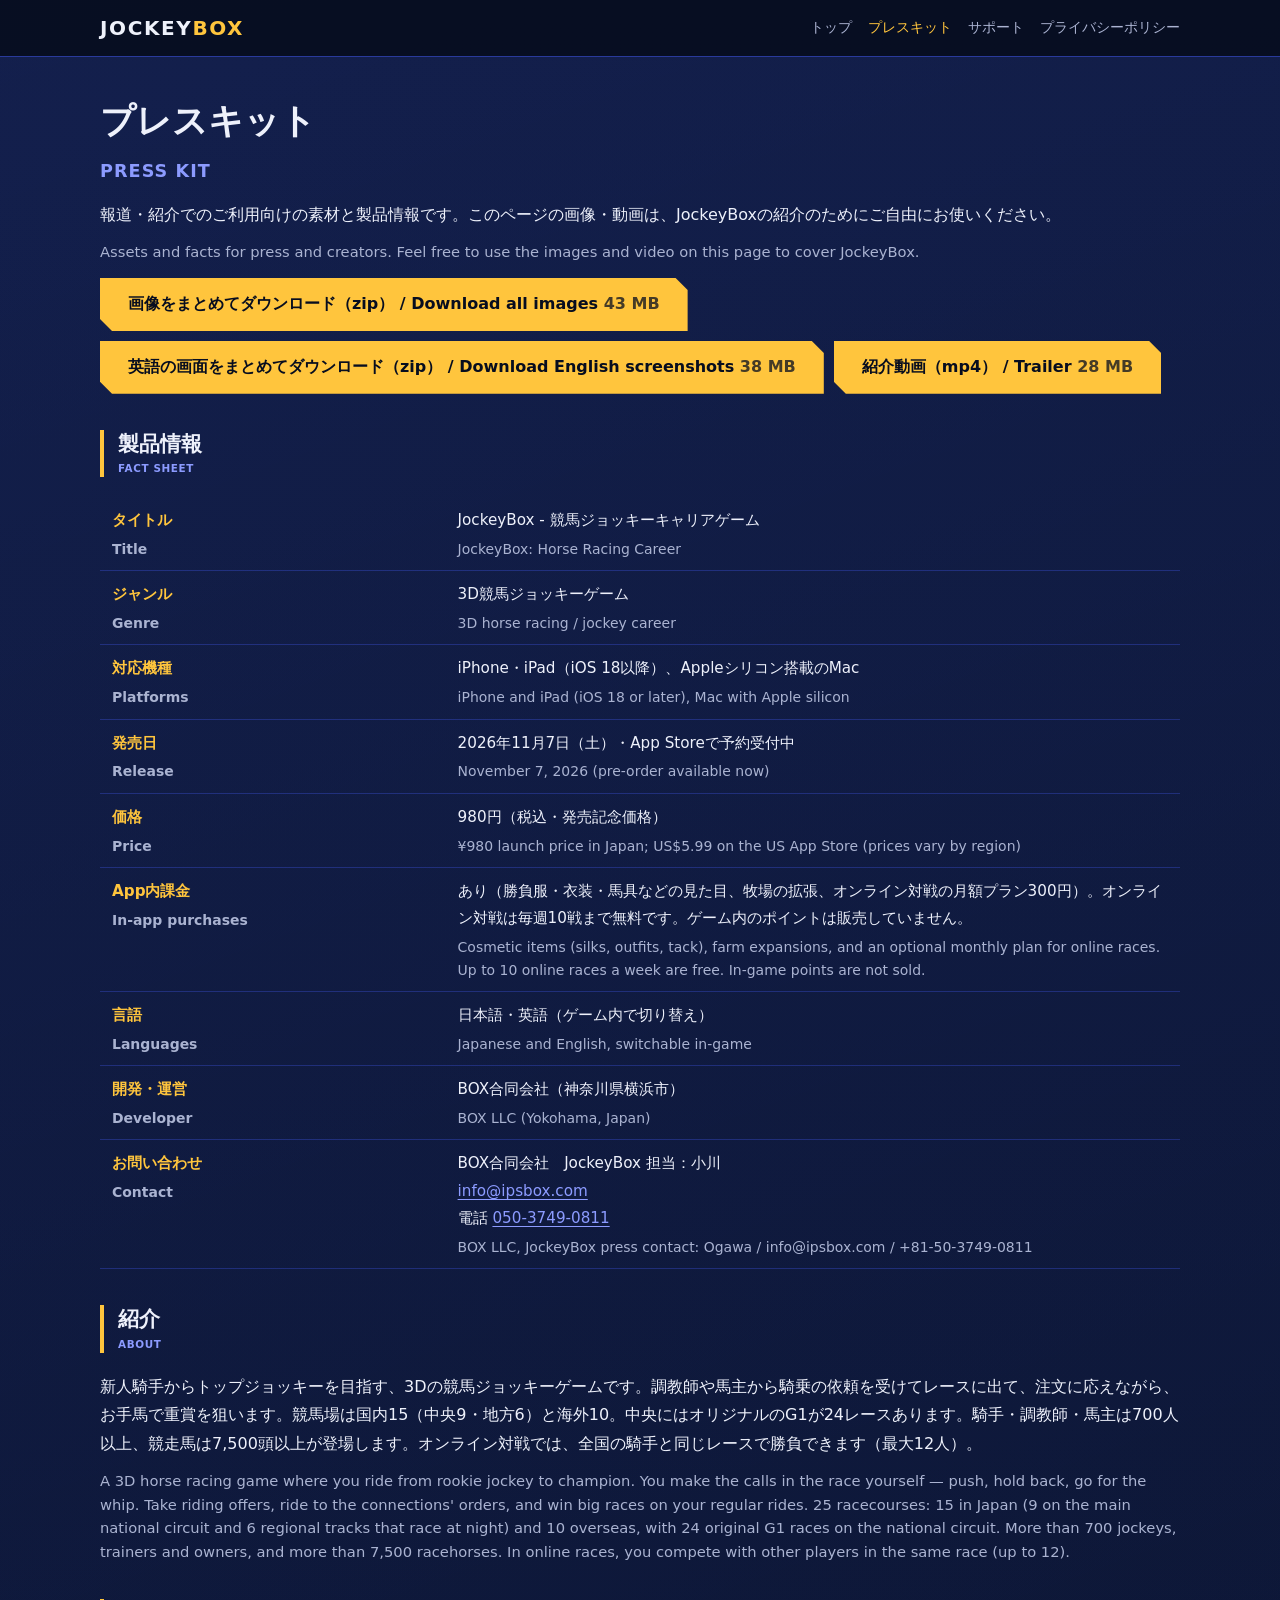
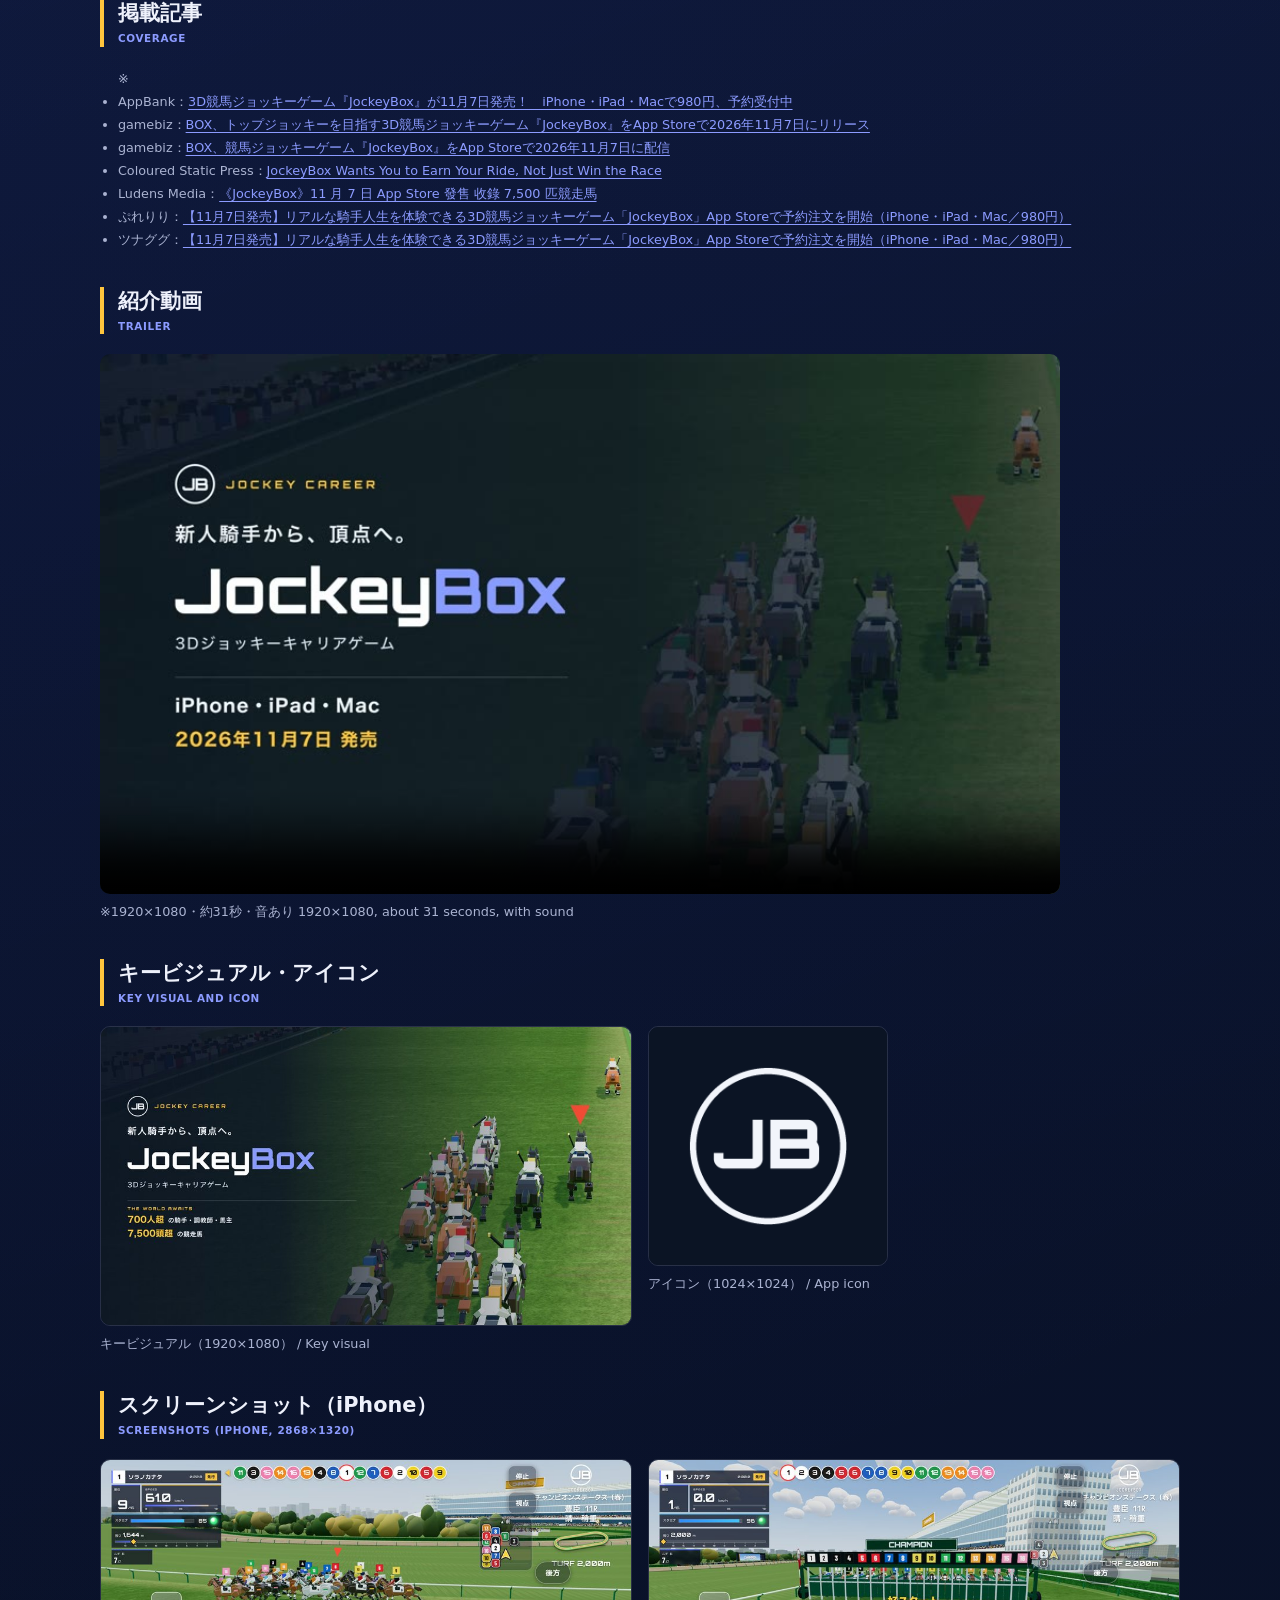
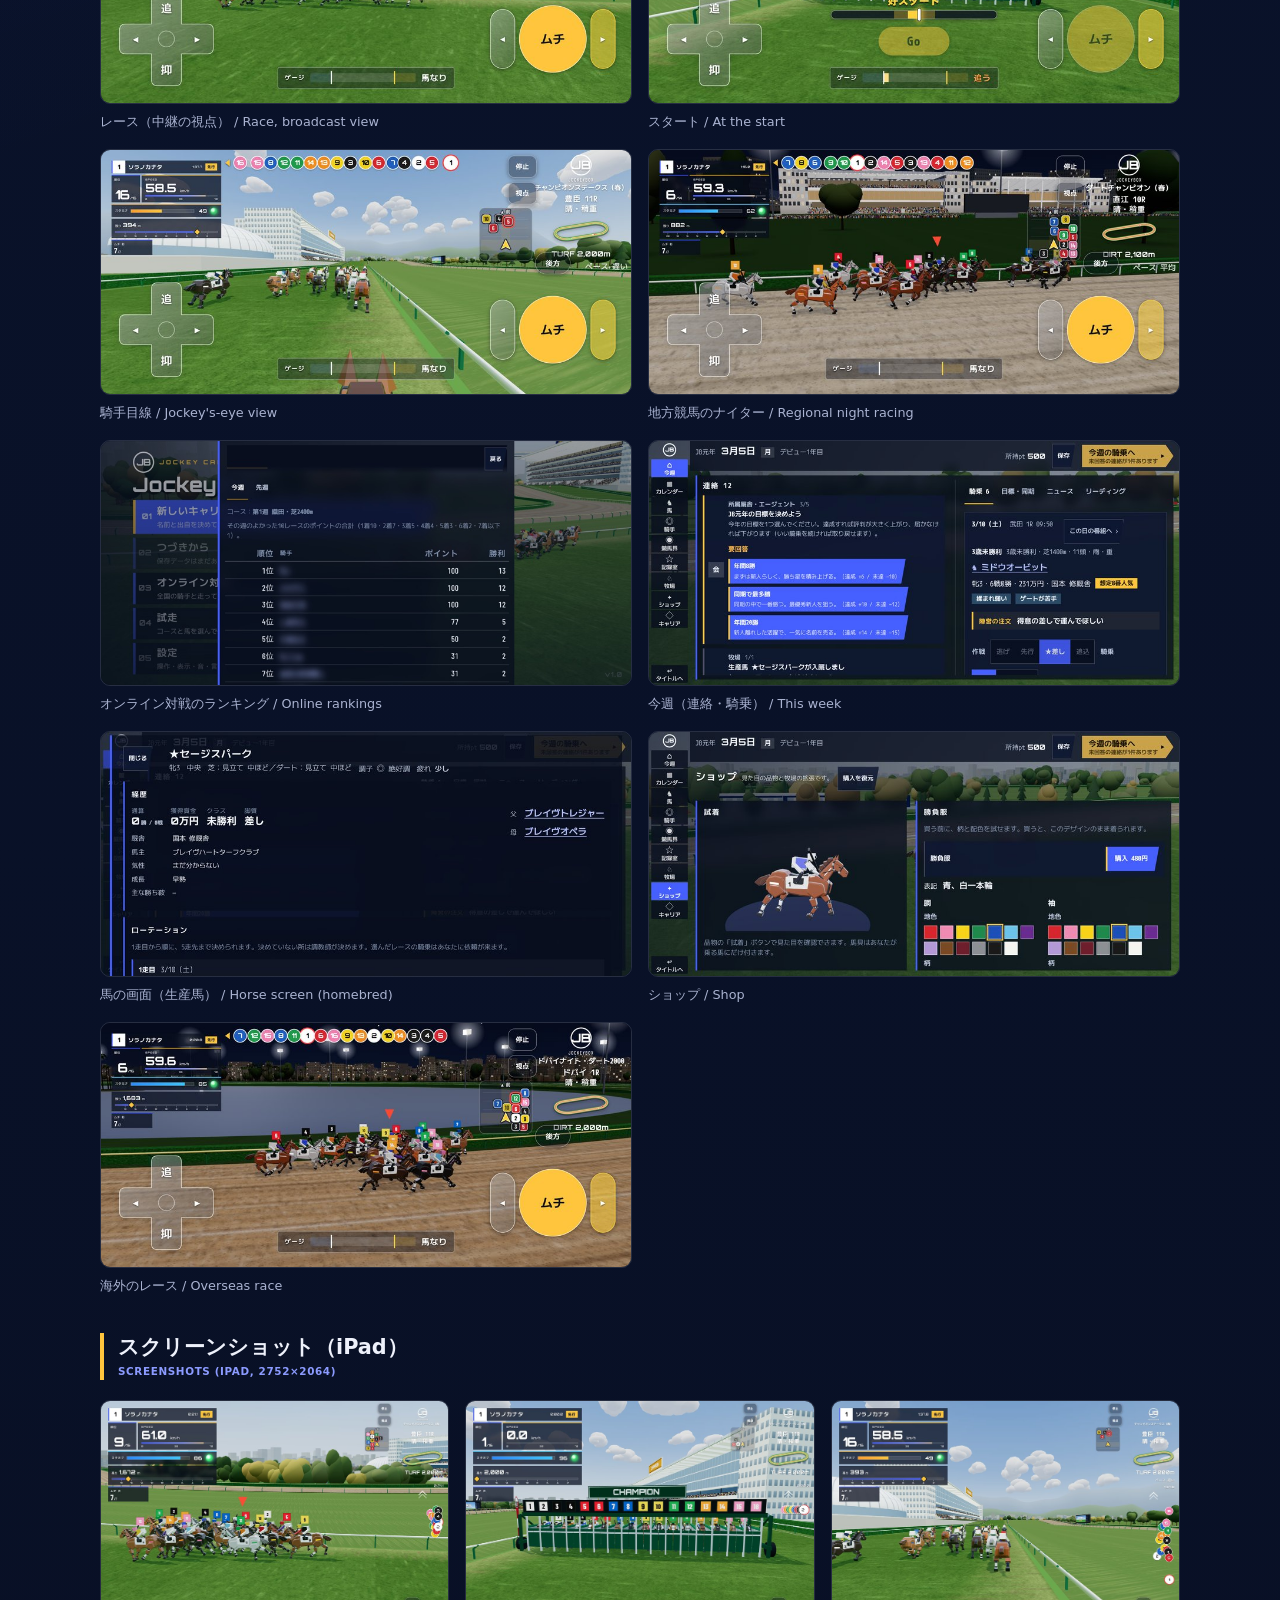
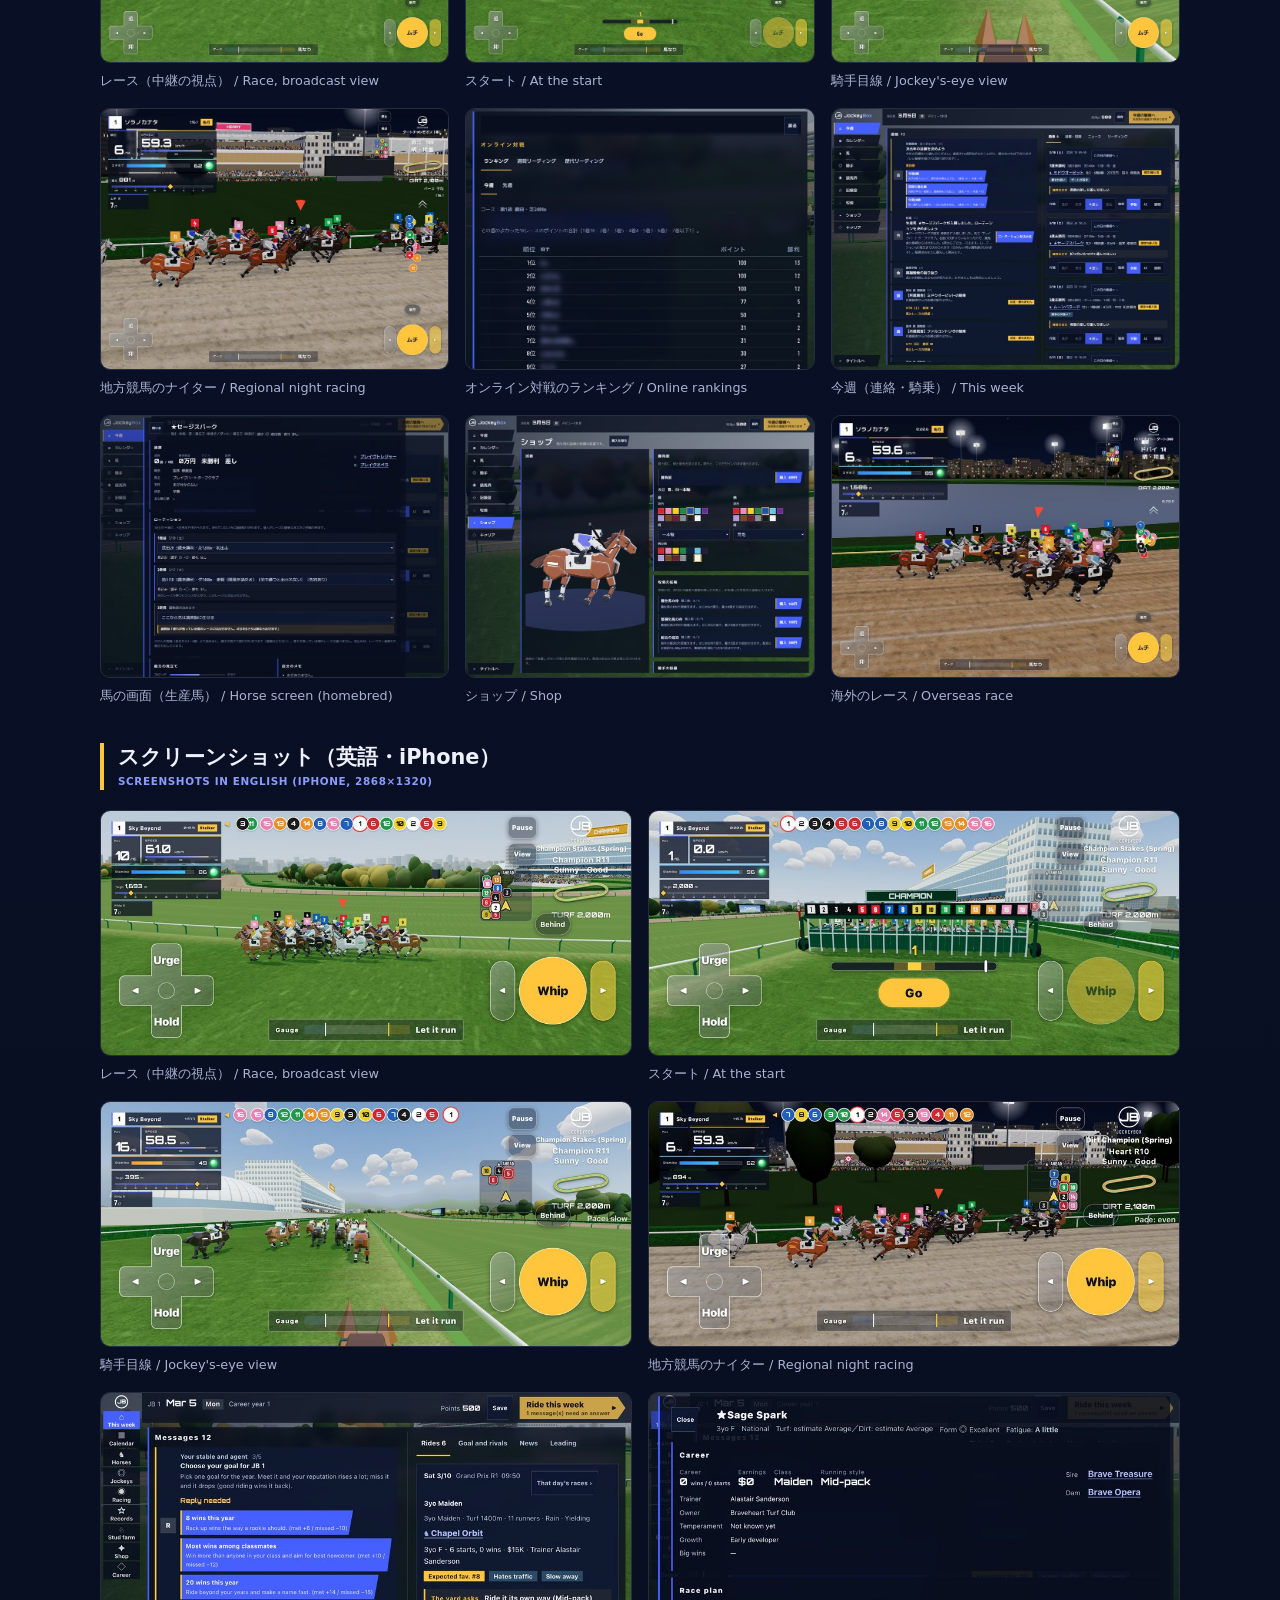
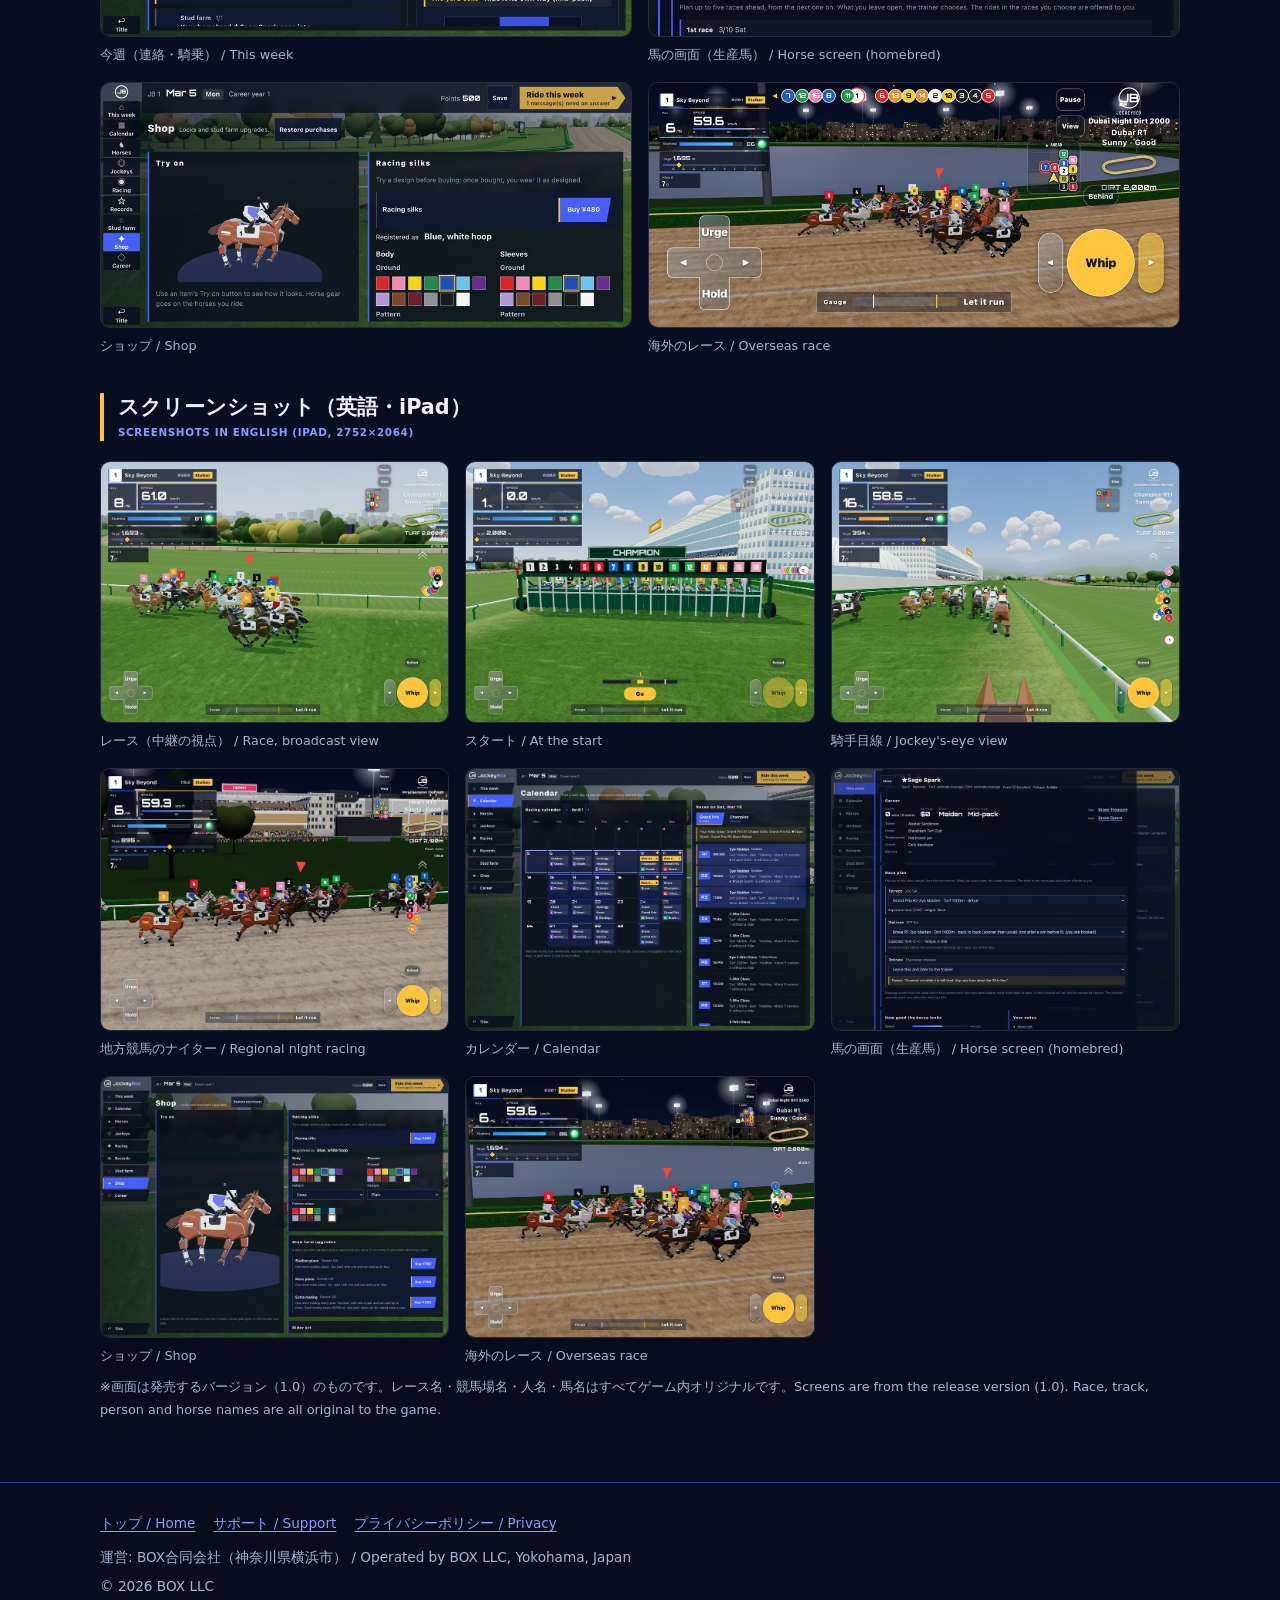
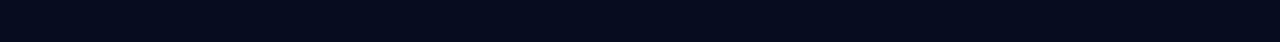
==== press/index.html @ 95bcf681 "プレスキットに英語の画面を足す（iPhone・iPad 各8枚と英語のzip） 発売する1.0（build 104）を英語の設定で撮影。既存の文と日本語の画像はそのまま。iPadの「今週」は日本語が1" ====
<!doctype html>
<html lang="ja">
<head>
<meta charset="utf-8">
<meta name="viewport" content="width=device-width, initial-scale=1">
<title>プレスキット｜JockeyBox</title>
<meta name="description" content="JockeyBox の報道・紹介向け素材（スクリーンショット・キービジュアル・紹介動画・アイコン）と製品情報。">
<link rel="canonical" href="https://ipsbox-io.github.io/jockeybox-pages/press/">
<meta name="theme-color" content="#070d1f">
<link rel="icon" href="../assets/icons/favicon.svg" type="image/svg+xml">
<meta property="og:type" content="website">
<meta property="og:site_name" content="JockeyBox">
<meta property="og:title" content="プレスキット｜JockeyBox">
<meta property="og:description" content="JockeyBox の報道・紹介向け素材と製品情報。">
<meta property="og:url" content="https://ipsbox-io.github.io/jockeybox-pages/press/">
<meta property="og:image" content="https://ipsbox-io.github.io/jockeybox-pages/assets/og/og-image.jpg">
<meta name="twitter:card" content="summary_large_image">
<link rel="stylesheet" href="../assets/css/site.css">
<style>
  .kit-grid { display: grid; gap: 16px; grid-template-columns: 1fr; margin: 16px 0 8px; }
  @media (min-width: 640px) { .kit-grid { grid-template-columns: 1fr 1fr; } }
  @media (min-width: 960px) { .kit-grid.three { grid-template-columns: 1fr 1fr 1fr; } }
  .kit-grid figure { margin: 0; }
  .kit-grid a.thumb { display: block; border-radius: 10px; overflow: hidden; border: 1px solid rgba(255,255,255,.12); }
  .kit-grid a.thumb img { display: block; width: 100%; height: auto; }
  .kit-grid figcaption { margin-top: 6px; }
  .downloads { display: flex; flex-wrap: wrap; gap: 10px; margin: 12px 0 4px; }
  .size { font-variant-numeric: tabular-nums; opacity: .75; }
  .kit-video { width: 100%; max-width: 960px; border-radius: 10px; display: block; }
</style>
</head>
<body>
<a class="skip" href="#main">本文へ / Skip to content</a>

<header class="site-header">
  <div class="wrap">
    <a class="brand" href="../">JOCKEY<span>BOX</span></a>
    <nav class="nav" aria-label="サイト内 / Site">
      <a href="../">トップ</a>
      <a href="./" aria-current="page">プレスキット</a>
      <a href="../support/">サポート</a>
      <a href="../privacy/">プライバシーポリシー</a>
    </nav>
  </div>
</header>

<main id="main" class="doc">
  <div class="wrap">
    <h1>プレスキット<span class="en">Press kit</span></h1>
    <p>報道・紹介でのご利用向けの素材と製品情報です。このページの画像・動画は、JockeyBoxの紹介のためにご自由にお使いください。</p>
    <p class="en" lang="en">Assets and facts for press and creators. Feel free to use the images and video on this page to cover JockeyBox.</p>

    <div class="downloads">
      <a class="btn" href="../assets/press/jockeybox-presskit-images.zip" download>画像をまとめてダウンロード（zip） / Download all images <span class="size">43 MB</span></a>
      <a class="btn" href="../assets/press/jockeybox-presskit-images-en.zip" download>英語の画面をまとめてダウンロード（zip） / Download English screenshots <span class="size">38 MB</span></a>
      <a class="btn" href="../assets/press/jockeybox-trailer.mp4" download>紹介動画（mp4） / Trailer <span class="size">28 MB</span></a>
    </div>

    <h2>製品情報<span class="en">Fact sheet</span></h2>
    <div class="table-wrap">
      <table>
        <tbody>
          <tr><th scope="row">タイトル<span class="en" lang="en">Title</span></th><td>JockeyBox - 競馬ジョッキーキャリアゲーム<span class="en" lang="en">JockeyBox: Horse Racing Career</span></td></tr>
          <tr><th scope="row">ジャンル<span class="en" lang="en">Genre</span></th><td>3D競馬ジョッキーゲーム<span class="en" lang="en">3D horse racing / jockey career</span></td></tr>
          <tr><th scope="row">対応機種<span class="en" lang="en">Platforms</span></th><td>iPhone・iPad（iOS 18以降）、Appleシリコン搭載のMac<span class="en" lang="en">iPhone and iPad (iOS 18 or later), Mac with Apple silicon</span></td></tr>
          <tr><th scope="row">発売日<span class="en" lang="en">Release</span></th><td>2026年11月7日（土）・App Storeで予約受付中<span class="en" lang="en">November 7, 2026 (pre-order available now)</span></td></tr>
          <tr><th scope="row">価格<span class="en" lang="en">Price</span></th><td>980円（税込・発売記念価格）<span class="en" lang="en">¥980 launch price in Japan; US$5.99 on the US App Store (prices vary by region)</span></td></tr>
          <tr><th scope="row">App内課金<span class="en" lang="en">In-app purchases</span></th><td>あり（勝負服・衣装・馬具などの見た目、牧場の拡張、オンライン対戦の月額プラン300円）。オンライン対戦は毎週10戦まで無料です。ゲーム内のポイントは販売していません。<span class="en" lang="en">Cosmetic items (silks, outfits, tack), farm expansions, and an optional monthly plan for online races. Up to 10 online races a week are free. In-game points are not sold.</span></td></tr>
          <tr><th scope="row">言語<span class="en" lang="en">Languages</span></th><td>日本語・英語（ゲーム内で切り替え）<span class="en" lang="en">Japanese and English, switchable in-game</span></td></tr>
                    <tr><th scope="row">開発・運営<span class="en" lang="en">Developer</span></th><td>BOX合同会社（神奈川県横浜市）<span class="en" lang="en">BOX LLC (Yokohama, Japan)</span></td></tr>
          <tr><th scope="row">お問い合わせ<span class="en" lang="en">Contact</span></th><td>BOX合同会社　JockeyBox 担当：小川<br><a href="mailto:info@ipsbox.com">info@ipsbox.com</a><br>電話 <a href="tel:+815037490811">050-3749-0811</a><span class="en" lang="en">BOX LLC, JockeyBox press contact: Ogawa / info@ipsbox.com / +81-50-3749-0811</span></td></tr>
        </tbody>
      </table>
    </div>

    <h2>紹介<span class="en">About</span></h2>
    <p>新人騎手からトップジョッキーを目指す、3Dの競馬ジョッキーゲームです。調教師や馬主から騎乗の依頼を受けてレースに出て、注文に応えながら、お手馬で重賞を狙います。競馬場は国内15（中央9・地方6）と海外10。中央にはオリジナルのG1が24レースあります。騎手・調教師・馬主は700人以上、競走馬は7,500頭以上が登場します。オンライン対戦では、全国の騎手と同じレースで勝負できます（最大12人）。</p>
    <p class="en" lang="en">A 3D horse racing game where you ride from rookie jockey to champion. You make the calls in the race yourself — push, hold back, go for the whip. Take riding offers, ride to the connections' orders, and win big races on your regular rides. 25 racecourses: 15 in Japan (9 on the main national circuit and 6 regional tracks that race at night) and 10 overseas, with 24 original G1 races on the national circuit. More than 700 jockeys, trainers and owners, and more than 7,500 racehorses. In online races, you compete with other players in the same race (up to 12).</p>

    <h2>掲載記事<span class="en">Coverage</span></h2>
    <ul class="dev-note">
      <li>AppBank：<a href="https://www.appbank.net/2026/11/03/game/3152668.php">3D競馬ジョッキーゲーム『JockeyBox』が11月7日発売！　iPhone・iPad・Macで980円、予約受付中</a></li>
      <li>gamebiz：<a href="https://gamebiz.jp/news/434975">BOX、トップジョッキーを目指す3D競馬ジョッキーゲーム『JockeyBox』をApp Storeで2026年11月7日にリリース</a></li>
      <li>gamebiz：<a href="https://gamebiz.jp/news/434343">BOX、競馬ジョッキーゲーム『JockeyBox』をApp Storeで2026年11月7日に配信</a></li>
      <li>Coloured Static Press：<a href="https://colouredstaticpress.com/jockeybox-horse-racing-career-first-signal-november-2026/">JockeyBox Wants You to Earn Your Ride, Not Just Win the Race</a></li>
      <li>Ludens Media：<a href="https://www.ludens.com.tw/jockeybox-app-store-november-7/">《JockeyBox》11 月 7 日 App Store 發售 收錄 7,500 匹競走馬</a></li>
      <li>ぷれりり：<a href="https://www.prerele.com/releases/detail/54456">【11月7日発売】リアルな騎手人生を体験できる3D競馬ジョッキーゲーム「JockeyBox」App Storeで予約注文を開始（iPhone・iPad・Mac／980円）</a></li>
      <li>ツナググ：<a href="https://press.portal-th.com/archives/54298">【11月7日発売】リアルな騎手人生を体験できる3D競馬ジョッキーゲーム「JockeyBox」App Storeで予約注文を開始（iPhone・iPad・Mac／980円）</a></li>
    </ul>

    <h2>紹介動画<span class="en">Trailer</span></h2>
    <video class="kit-video" controls preload="none" poster="../assets/press/thumbs/trailer-poster.jpg" src="../assets/press/jockeybox-trailer.mp4"></video>
    <p class="dev-note">1920×1080・約31秒・音あり <span lang="en">1920×1080, about 31 seconds, with sound</span></p>

    <h2>キービジュアル・アイコン<span class="en">Key visual and icon</span></h2>
    <div class="kit-grid">
      <figure><a class="thumb" href="../assets/press/key-visual.png"><img src="../assets/press/thumbs/key-visual.jpg" alt="JockeyBox キービジュアル" loading="lazy" width="900" height="506"></a><figcaption>キービジュアル（1920×1080） / Key visual</figcaption></figure>
      <figure><a class="thumb" href="../assets/press/icon-1024.png" style="max-width:240px"><img src="../assets/press/icon-1024.png" alt="JockeyBox アイコン" loading="lazy" width="240" height="240"></a><figcaption>アイコン（1024×1024） / App icon</figcaption></figure>
    </div>

    <h2>スクリーンショット（iPhone）<span class="en">Screenshots (iPhone, 2868×1320)</span></h2>
    <div class="kit-grid">
      <figure><a class="thumb" href="../assets/press/iphone/01-race-broadcast.png"><img src="../assets/press/thumbs/iphone-01-race-broadcast.jpg" alt="レース（中継の視点）" loading="lazy" width="900" height="414"></a><figcaption>レース（中継の視点） / Race, broadcast view</figcaption></figure>
      <figure><a class="thumb" href="../assets/press/iphone/02-start.png"><img src="../assets/press/thumbs/iphone-02-start.jpg" alt="スタート" loading="lazy" width="900" height="414"></a><figcaption>スタート / At the start</figcaption></figure>
      <figure><a class="thumb" href="../assets/press/iphone/03-jockey.png"><img src="../assets/press/thumbs/iphone-03-jockey.jpg" alt="騎手目線" loading="lazy" width="900" height="414"></a><figcaption>騎手目線 / Jockey's-eye view</figcaption></figure>
      <figure><a class="thumb" href="../assets/press/iphone/04-night.png"><img src="../assets/press/thumbs/iphone-04-night.jpg" alt="地方競馬のナイター" loading="lazy" width="900" height="414"></a><figcaption>地方競馬のナイター / Regional night racing</figcaption></figure>
      <figure><a class="thumb" href="../assets/press/iphone/05-online.png"><img src="../assets/press/thumbs/iphone-05-online.jpg" alt="オンライン対戦のランキング" loading="lazy" width="900" height="414"></a><figcaption>オンライン対戦のランキング / Online rankings</figcaption></figure>
      <figure><a class="thumb" href="../assets/press/iphone/06-home.png"><img src="../assets/press/thumbs/iphone-06-home.jpg" alt="今週（連絡・騎乗）" loading="lazy" width="900" height="414"></a><figcaption>今週（連絡・騎乗） / This week</figcaption></figure>
      <figure><a class="thumb" href="../assets/press/iphone/07-homebred.png"><img src="../assets/press/thumbs/iphone-07-homebred.jpg" alt="馬の画面（生産馬）" loading="lazy" width="900" height="414"></a><figcaption>馬の画面（生産馬） / Horse screen (homebred)</figcaption></figure>
      <figure><a class="thumb" href="../assets/press/iphone/08-shop.png"><img src="../assets/press/thumbs/iphone-08-shop.jpg" alt="ショップ" loading="lazy" width="900" height="414"></a><figcaption>ショップ / Shop</figcaption></figure>
      <figure><a class="thumb" href="../assets/press/iphone/09-overseas.png"><img src="../assets/press/thumbs/iphone-09-overseas.jpg" alt="海外のレース" loading="lazy" width="900" height="414"></a><figcaption>海外のレース / Overseas race</figcaption></figure>
    </div>

    <h2>スクリーンショット（iPad）<span class="en">Screenshots (iPad, 2752×2064)</span></h2>
    <div class="kit-grid three">
      <figure><a class="thumb" href="../assets/press/ipad/01-race-broadcast.png"><img src="../assets/press/thumbs/ipad-01-race-broadcast.jpg" alt="レース（中継の視点）" loading="lazy" width="900" height="675"></a><figcaption>レース（中継の視点） / Race, broadcast view</figcaption></figure>
      <figure><a class="thumb" href="../assets/press/ipad/02-start.png"><img src="../assets/press/thumbs/ipad-02-start.jpg" alt="スタート" loading="lazy" width="900" height="675"></a><figcaption>スタート / At the start</figcaption></figure>
      <figure><a class="thumb" href="../assets/press/ipad/03-jockey.png"><img src="../assets/press/thumbs/ipad-03-jockey.jpg" alt="騎手目線" loading="lazy" width="900" height="675"></a><figcaption>騎手目線 / Jockey's-eye view</figcaption></figure>
      <figure><a class="thumb" href="../assets/press/ipad/04-night.png"><img src="../assets/press/thumbs/ipad-04-night.jpg" alt="地方競馬のナイター" loading="lazy" width="900" height="675"></a><figcaption>地方競馬のナイター / Regional night racing</figcaption></figure>
      <figure><a class="thumb" href="../assets/press/ipad/05-online.png"><img src="../assets/press/thumbs/ipad-05-online.jpg" alt="オンライン対戦のランキング" loading="lazy" width="900" height="675"></a><figcaption>オンライン対戦のランキング / Online rankings</figcaption></figure>
      <figure><a class="thumb" href="../assets/press/ipad/06-home.png"><img src="../assets/press/thumbs/ipad-06-home.jpg" alt="今週（連絡・騎乗）" loading="lazy" width="900" height="675"></a><figcaption>今週（連絡・騎乗） / This week</figcaption></figure>
      <figure><a class="thumb" href="../assets/press/ipad/07-homebred.png"><img src="../assets/press/thumbs/ipad-07-homebred.jpg" alt="馬の画面（生産馬）" loading="lazy" width="900" height="675"></a><figcaption>馬の画面（生産馬） / Horse screen (homebred)</figcaption></figure>
      <figure><a class="thumb" href="../assets/press/ipad/08-shop.png"><img src="../assets/press/thumbs/ipad-08-shop.jpg" alt="ショップ" loading="lazy" width="900" height="675"></a><figcaption>ショップ / Shop</figcaption></figure>
      <figure><a class="thumb" href="../assets/press/ipad/09-overseas.png"><img src="../assets/press/thumbs/ipad-09-overseas.jpg" alt="海外のレース" loading="lazy" width="900" height="675"></a><figcaption>海外のレース / Overseas race</figcaption></figure>
    </div>

    <h2>スクリーンショット（英語・iPhone）<span class="en">Screenshots in English (iPhone, 2868×1320)</span></h2>
    <div class="kit-grid">
      <figure><a class="thumb" href="../assets/press/en/iphone/01-race-broadcast.png"><img src="../assets/press/thumbs/en-iphone-01-race-broadcast.jpg" alt="Race, broadcast view" loading="lazy" width="900" height="414"></a><figcaption>レース（中継の視点） / Race, broadcast view</figcaption></figure>
      <figure><a class="thumb" href="../assets/press/en/iphone/02-start.png"><img src="../assets/press/thumbs/en-iphone-02-start.jpg" alt="At the start" loading="lazy" width="900" height="414"></a><figcaption>スタート / At the start</figcaption></figure>
      <figure><a class="thumb" href="../assets/press/en/iphone/03-jockey.png"><img src="../assets/press/thumbs/en-iphone-03-jockey.jpg" alt="Jockey's-eye view" loading="lazy" width="900" height="414"></a><figcaption>騎手目線 / Jockey's-eye view</figcaption></figure>
      <figure><a class="thumb" href="../assets/press/en/iphone/04-night.png"><img src="../assets/press/thumbs/en-iphone-04-night.jpg" alt="Regional night racing" loading="lazy" width="900" height="414"></a><figcaption>地方競馬のナイター / Regional night racing</figcaption></figure>
      <figure><a class="thumb" href="../assets/press/en/iphone/06-home.png"><img src="../assets/press/thumbs/en-iphone-06-home.jpg" alt="This week" loading="lazy" width="900" height="414"></a><figcaption>今週（連絡・騎乗） / This week</figcaption></figure>
      <figure><a class="thumb" href="../assets/press/en/iphone/07-homebred.png"><img src="../assets/press/thumbs/en-iphone-07-homebred.jpg" alt="Horse screen (homebred)" loading="lazy" width="900" height="414"></a><figcaption>馬の画面（生産馬） / Horse screen (homebred)</figcaption></figure>
      <figure><a class="thumb" href="../assets/press/en/iphone/08-shop.png"><img src="../assets/press/thumbs/en-iphone-08-shop.jpg" alt="Shop" loading="lazy" width="900" height="414"></a><figcaption>ショップ / Shop</figcaption></figure>
      <figure><a class="thumb" href="../assets/press/en/iphone/09-overseas.png"><img src="../assets/press/thumbs/en-iphone-09-overseas.jpg" alt="Overseas race" loading="lazy" width="900" height="414"></a><figcaption>海外のレース / Overseas race</figcaption></figure>
    </div>

    <h2>スクリーンショット（英語・iPad）<span class="en">Screenshots in English (iPad, 2752×2064)</span></h2>
    <div class="kit-grid three">
      <figure><a class="thumb" href="../assets/press/en/ipad/01-race-broadcast.png"><img src="../assets/press/thumbs/en-ipad-01-race-broadcast.jpg" alt="Race, broadcast view" loading="lazy" width="900" height="675"></a><figcaption>レース（中継の視点） / Race, broadcast view</figcaption></figure>
      <figure><a class="thumb" href="../assets/press/en/ipad/02-start.png"><img src="../assets/press/thumbs/en-ipad-02-start.jpg" alt="At the start" loading="lazy" width="900" height="675"></a><figcaption>スタート / At the start</figcaption></figure>
      <figure><a class="thumb" href="../assets/press/en/ipad/03-jockey.png"><img src="../assets/press/thumbs/en-ipad-03-jockey.jpg" alt="Jockey's-eye view" loading="lazy" width="900" height="675"></a><figcaption>騎手目線 / Jockey's-eye view</figcaption></figure>
      <figure><a class="thumb" href="../assets/press/en/ipad/04-night.png"><img src="../assets/press/thumbs/en-ipad-04-night.jpg" alt="Regional night racing" loading="lazy" width="900" height="675"></a><figcaption>地方競馬のナイター / Regional night racing</figcaption></figure>
      <figure><a class="thumb" href="../assets/press/en/ipad/06-calendar.png"><img src="../assets/press/thumbs/en-ipad-06-calendar.jpg" alt="Calendar" loading="lazy" width="900" height="675"></a><figcaption>カレンダー / Calendar</figcaption></figure>
      <figure><a class="thumb" href="../assets/press/en/ipad/07-homebred.png"><img src="../assets/press/thumbs/en-ipad-07-homebred.jpg" alt="Horse screen (homebred)" loading="lazy" width="900" height="675"></a><figcaption>馬の画面（生産馬） / Horse screen (homebred)</figcaption></figure>
      <figure><a class="thumb" href="../assets/press/en/ipad/08-shop.png"><img src="../assets/press/thumbs/en-ipad-08-shop.jpg" alt="Shop" loading="lazy" width="900" height="675"></a><figcaption>ショップ / Shop</figcaption></figure>
      <figure><a class="thumb" href="../assets/press/en/ipad/09-overseas.png"><img src="../assets/press/thumbs/en-ipad-09-overseas.jpg" alt="Overseas race" loading="lazy" width="900" height="675"></a><figcaption>海外のレース / Overseas race</figcaption></figure>
    </div>

    <p class="dev-note">画面は発売するバージョン（1.0）のものです。レース名・競馬場名・人名・馬名はすべてゲーム内オリジナルです。<span lang="en">Screens are from the release version (1.0). Race, track, person and horse names are all original to the game.</span></p>
  </div>
</main>

<footer class="site-footer">
  <div class="wrap">
    <nav aria-label="フッター / Footer">
      <a href="../">トップ / Home</a>
      <a href="../support/">サポート / Support</a>
      <a href="../privacy/">プライバシーポリシー / Privacy</a>
    </nav>
    <p>運営: BOX合同会社（神奈川県横浜市） / Operated by BOX LLC, Yokohama, Japan</p>
    <p>© 2026 BOX LLC</p>
  </div>
</footer>
</body>
</html>
---- assets/css/site.css ----
/* JockeyBox site — 共通CSS
   見た目: BB feedback-jockeybox-unified-look（紺の斜め切りプレート／BOX Blue #465FFF／金 #FFC53D／数字は Orbitron／背景は実際の3Dレース画面）
   外部フォント・CDNは使わない。Orbitron は端末に入っていれば使い、無ければ下のフォールバック。
   ※自前でフォントを配信する場合は assets/fonts/ に置き、下の @font-face に url() を足す（assets/README.md 参照）。 */

@font-face {
  font-family: "JB Orbitron";
  src: local("Orbitron"), local("Orbitron-Bold");
  font-weight: 400 900;
  font-display: swap;
}

:root {
  --navy-950: #070d1f;
  --navy-900: #0b1530;
  --navy-800: #111f44;
  --navy-700: #1a2b5c;
  --blue: #465fff;
  --blue-soft: #8c9bff;
  --gold: #ffc53d;
  --gold-deep: #e0a512;
  --text: #eef1fb;
  --muted: #aab3d1;
  --line: rgba(70, 95, 255, 0.55);
  --cut: 18px;
  --radius: 4px;
  --max: 1080px;
  --font-body: system-ui, -apple-system, "Hiragino Sans", "Hiragino Kaku Gothic ProN", "Noto Sans JP", "Yu Gothic", Meiryo, sans-serif;
  --font-num: "JB Orbitron", "Orbitron", "Eurostile", "Bank Gothic", var(--font-body);
}

* { box-sizing: border-box; }

html { -webkit-text-size-adjust: 100%; scroll-behavior: smooth; }

body {
  margin: 0;
  background: var(--navy-950);
  background-image:
    linear-gradient(160deg, rgba(70, 95, 255, 0.14), transparent 40%),
    linear-gradient(0deg, var(--navy-950), var(--navy-900));
  color: var(--text);
  font-family: var(--font-body);
  font-size: 16px;
  line-height: 1.8;
}

img, video { max-width: 100%; height: auto; display: block; }

a { color: var(--blue-soft); text-underline-offset: 3px; }
a:hover { color: var(--gold); }
a:focus-visible, .btn:focus-visible { outline: 3px solid var(--gold); outline-offset: 3px; }

.skip { position: absolute; left: -9999px; top: 0; }
.skip:focus { left: 8px; top: 8px; z-index: 10; background: var(--gold); color: var(--navy-950); padding: 6px 12px; }

.wrap { width: min(100% - 32px, var(--max)); margin-inline: auto; }

/* 英語の併記 */
.en { display: block; color: var(--muted); font-size: 0.92em; line-height: 1.6; margin-top: 0.25em; }
h1 .en, h2 .en, h3 .en { font-family: var(--font-num); letter-spacing: 0.06em; font-weight: 600; font-size: 0.5em; color: var(--blue-soft); text-transform: uppercase; }
p.en { margin-top: -0.4em; }
.lead.en { margin-top: 10px; }

/* ヘッダー */
.site-header {
  position: sticky; top: 0; z-index: 5;
  background: rgba(7, 13, 31, 0.9);
  border-bottom: 1px solid var(--line);
}
.site-header .wrap { display: flex; align-items: center; justify-content: space-between; gap: 12px; min-height: 56px; flex-wrap: wrap; }
.brand { font-family: var(--font-num); font-weight: 800; font-size: 1.25rem; letter-spacing: 0.08em; color: var(--text); text-decoration: none; }
.brand span { color: var(--gold); }
.nav { display: flex; gap: 4px 16px; flex-wrap: wrap; font-size: 0.9rem; }
.nav a { color: var(--muted); text-decoration: none; }
.nav a:hover, .nav a[aria-current="page"] { color: var(--gold); }

/* 斜め切りプレート（紺＋青の縁） */
.plate {
  position: relative;
  background: linear-gradient(135deg, var(--navy-800), var(--navy-900));
  border: 1px solid var(--line);
  border-left: 4px solid var(--blue);
  clip-path: polygon(0 0, calc(100% - var(--cut)) 0, 100% var(--cut), 100% 100%, var(--cut) 100%, 0 calc(100% - var(--cut)));
  padding: 24px 24px 28px;
}

/* ヒーロー */
.hero { position: relative; padding: 40px 0 32px; overflow: hidden; }
.hero-grid { display: grid; gap: 24px; align-items: center; grid-template-columns: 1fr; }
@media (min-width: 860px) { .hero-grid { grid-template-columns: 5fr 6fr; } }
.hero h1 { margin: 0 0 8px; font-size: clamp(2rem, 6vw, 3.2rem); line-height: 1.25; }
.hero .logo { font-family: var(--font-num); font-weight: 900; font-size: clamp(2.4rem, 9vw, 4rem); letter-spacing: 0.06em; line-height: 1; margin: 0 0 16px; }
.hero .logo span { color: var(--gold); }
.hero .sub { color: var(--gold); font-weight: 700; margin: 0; }
.lead { margin: 16px 0 0; }

/* 素材の置き場所（ファイルが無い間は枠だけ出す） */
.media-slot {
  position: relative;
  aspect-ratio: 16 / 9;
  width: 100%;
  background:
    repeating-linear-gradient(135deg, rgba(70, 95, 255, 0.08) 0 12px, transparent 12px 24px),
    var(--navy-800);
  border: 1px dashed var(--line);
  display: flex; align-items: center; justify-content: center;
  color: var(--muted); font-size: 0.85rem; text-align: center; padding: 12px;
  overflow: hidden;
}
.media-slot.tall { aspect-ratio: 19.5 / 9; }
.media-slot.square { aspect-ratio: 1 / 1; max-width: 160px; }
.media-slot video, .media-slot img { position: absolute; inset: 0; width: 100%; height: 100%; object-fit: cover; }

figure { margin: 0; }
figcaption, .dev-note { font-size: 0.8rem; color: var(--muted); margin-top: 6px; }
.dev-note::before { content: "※"; }

/* セクション */
section { padding: 40px 0; }
h2 { font-size: clamp(1.4rem, 4vw, 1.9rem); margin: 0 0 20px; padding-left: 14px; border-left: 4px solid var(--gold); line-height: 1.35; }
h3 { font-size: 1.15rem; margin: 0 0 8px; color: var(--gold); }

.features { display: grid; gap: 18px; grid-template-columns: 1fr; }
@media (min-width: 760px) { .features { grid-template-columns: repeat(3, 1fr); } }
.features .num { font-family: var(--font-num); color: var(--blue-soft); font-weight: 800; font-size: 0.85rem; letter-spacing: 0.1em; display: block; margin-bottom: 4px; }

.stats { display: grid; gap: 12px; grid-template-columns: repeat(auto-fit, minmax(150px, 1fr)); margin: 20px 0 0; padding: 0; list-style: none; }
.stats li { background: var(--navy-900); border: 1px solid var(--line); padding: 12px; text-align: center; }
.stats b { display: block; font-family: var(--font-num); font-size: 1.6rem; color: var(--gold); line-height: 1.2; }
.stats small { color: var(--muted); }

.shots { display: grid; gap: 16px; grid-template-columns: 1fr; }
@media (min-width: 640px) { .shots { grid-template-columns: repeat(2, 1fr); } }
@media (min-width: 960px) { .shots { grid-template-columns: repeat(3, 1fr); } }

/* ボタン */
.btn {
  display: inline-block; text-decoration: none; font-weight: 700;
  padding: 12px 28px; color: var(--navy-950); background: var(--gold);
  clip-path: polygon(0 0, calc(100% - 12px) 0, 100% 12px, 100% 100%, 12px 100%, 0 calc(100% - 12px));
}
.btn:hover { background: #ffd56e; color: var(--navy-950); }
.btn[aria-disabled="true"] { background: var(--navy-700); color: var(--muted); cursor: default; }
.status { display: inline-block; font-family: var(--font-num); font-size: 0.75rem; letter-spacing: 0.12em; color: var(--navy-950); background: var(--blue-soft); padding: 2px 10px; margin-bottom: 8px; }

/* 表 */
.table-wrap { overflow-x: auto; }
table { width: 100%; border-collapse: collapse; font-size: 0.95rem; }
th, td { text-align: left; vertical-align: top; padding: 10px 12px; border-bottom: 1px solid rgba(70, 95, 255, 0.3); }
th { width: 32%; color: var(--gold); font-weight: 700; white-space: nowrap; }
@media (max-width: 520px) { th { white-space: normal; width: 38%; } }

/* 本文ページ（サポート・プライバシー） */
.doc { padding: 32px 0 48px; }
.doc h1 { font-size: clamp(1.6rem, 5vw, 2.2rem); margin: 0 0 8px; }
.doc h2 { margin-top: 36px; font-size: 1.3rem; }
.doc dl dt { font-weight: 700; color: var(--gold); margin-top: 18px; }
.doc dl dd { margin: 4px 0 0; }
.doc ol, .doc ul { padding-left: 1.4em; }
.meta { color: var(--muted); font-size: 0.85rem; }

/* フッター */
.site-footer { border-top: 1px solid var(--line); padding: 28px 0 40px; color: var(--muted); font-size: 0.85rem; }
.site-footer nav { display: flex; gap: 8px 18px; flex-wrap: wrap; margin-bottom: 10px; }
.site-footer p { margin: 4px 0; }

@media (prefers-reduced-motion: reduce) { html { scroll-behavior: auto; } }
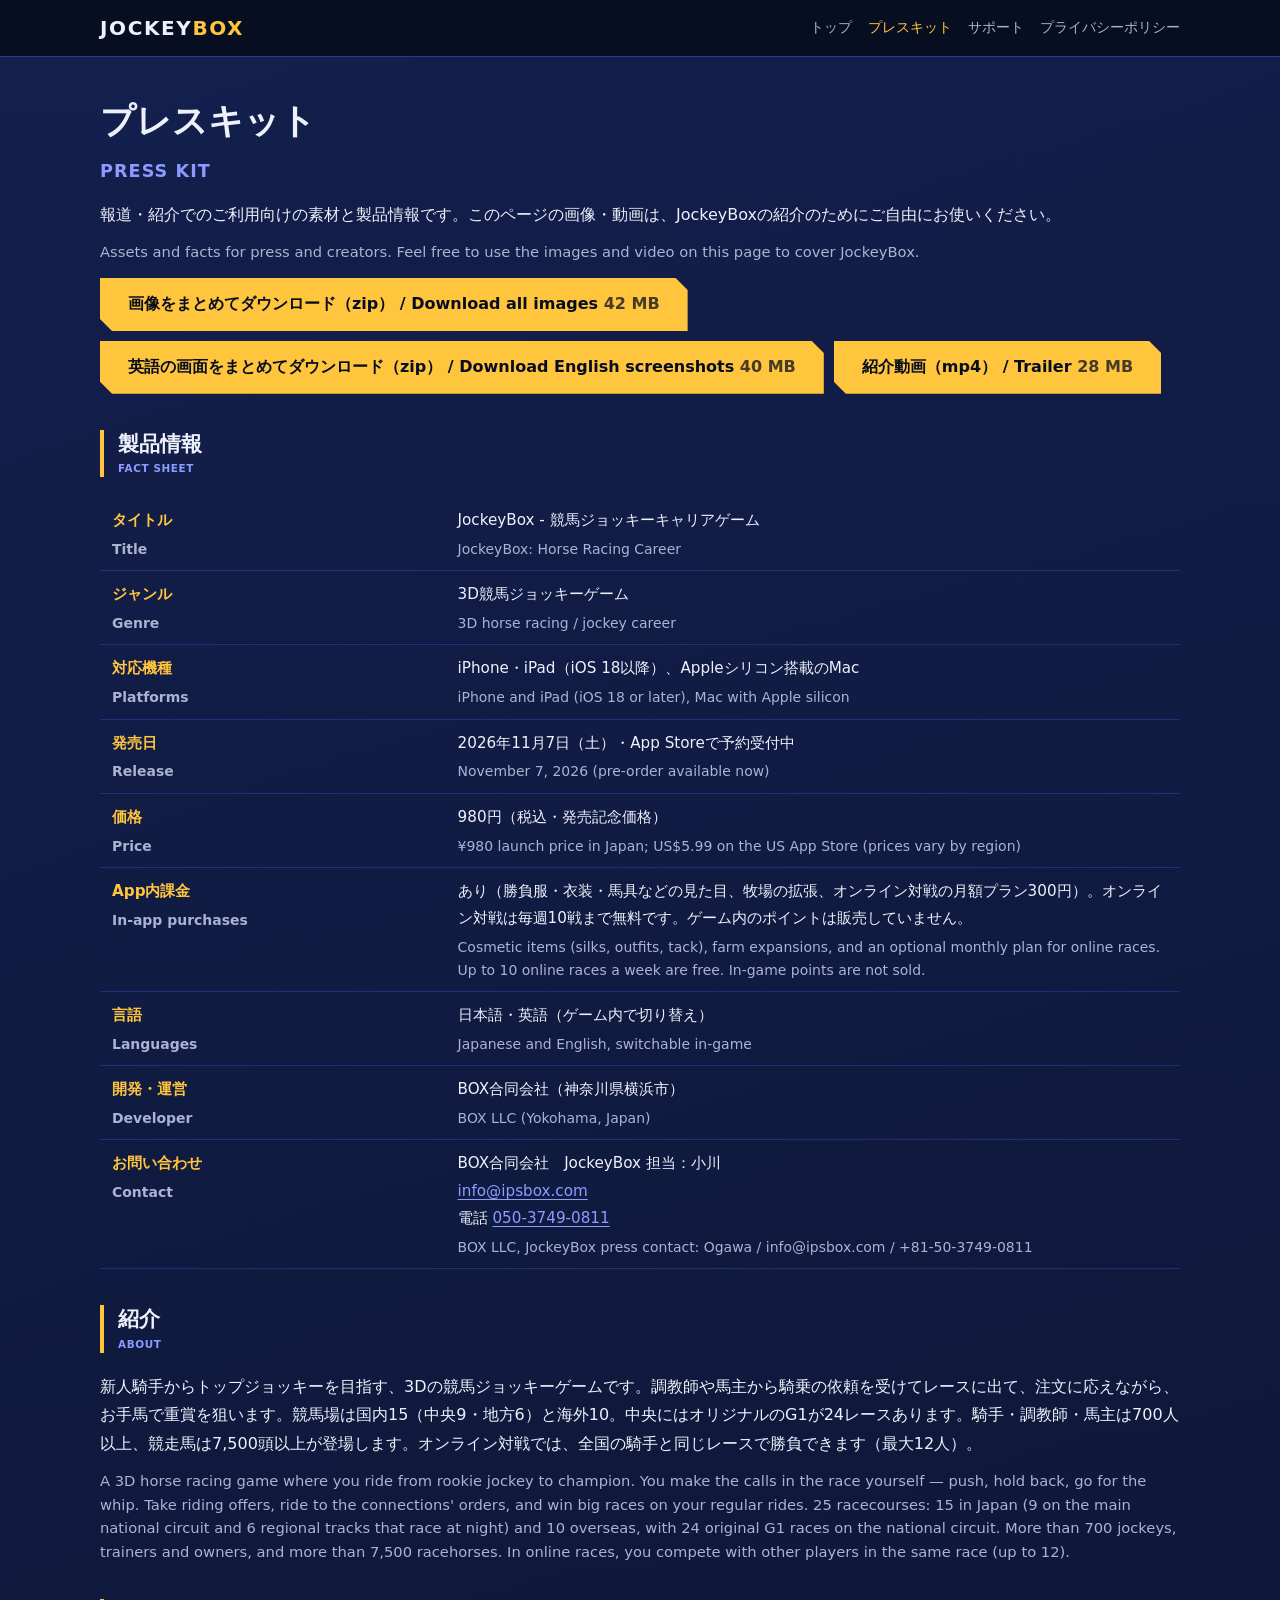
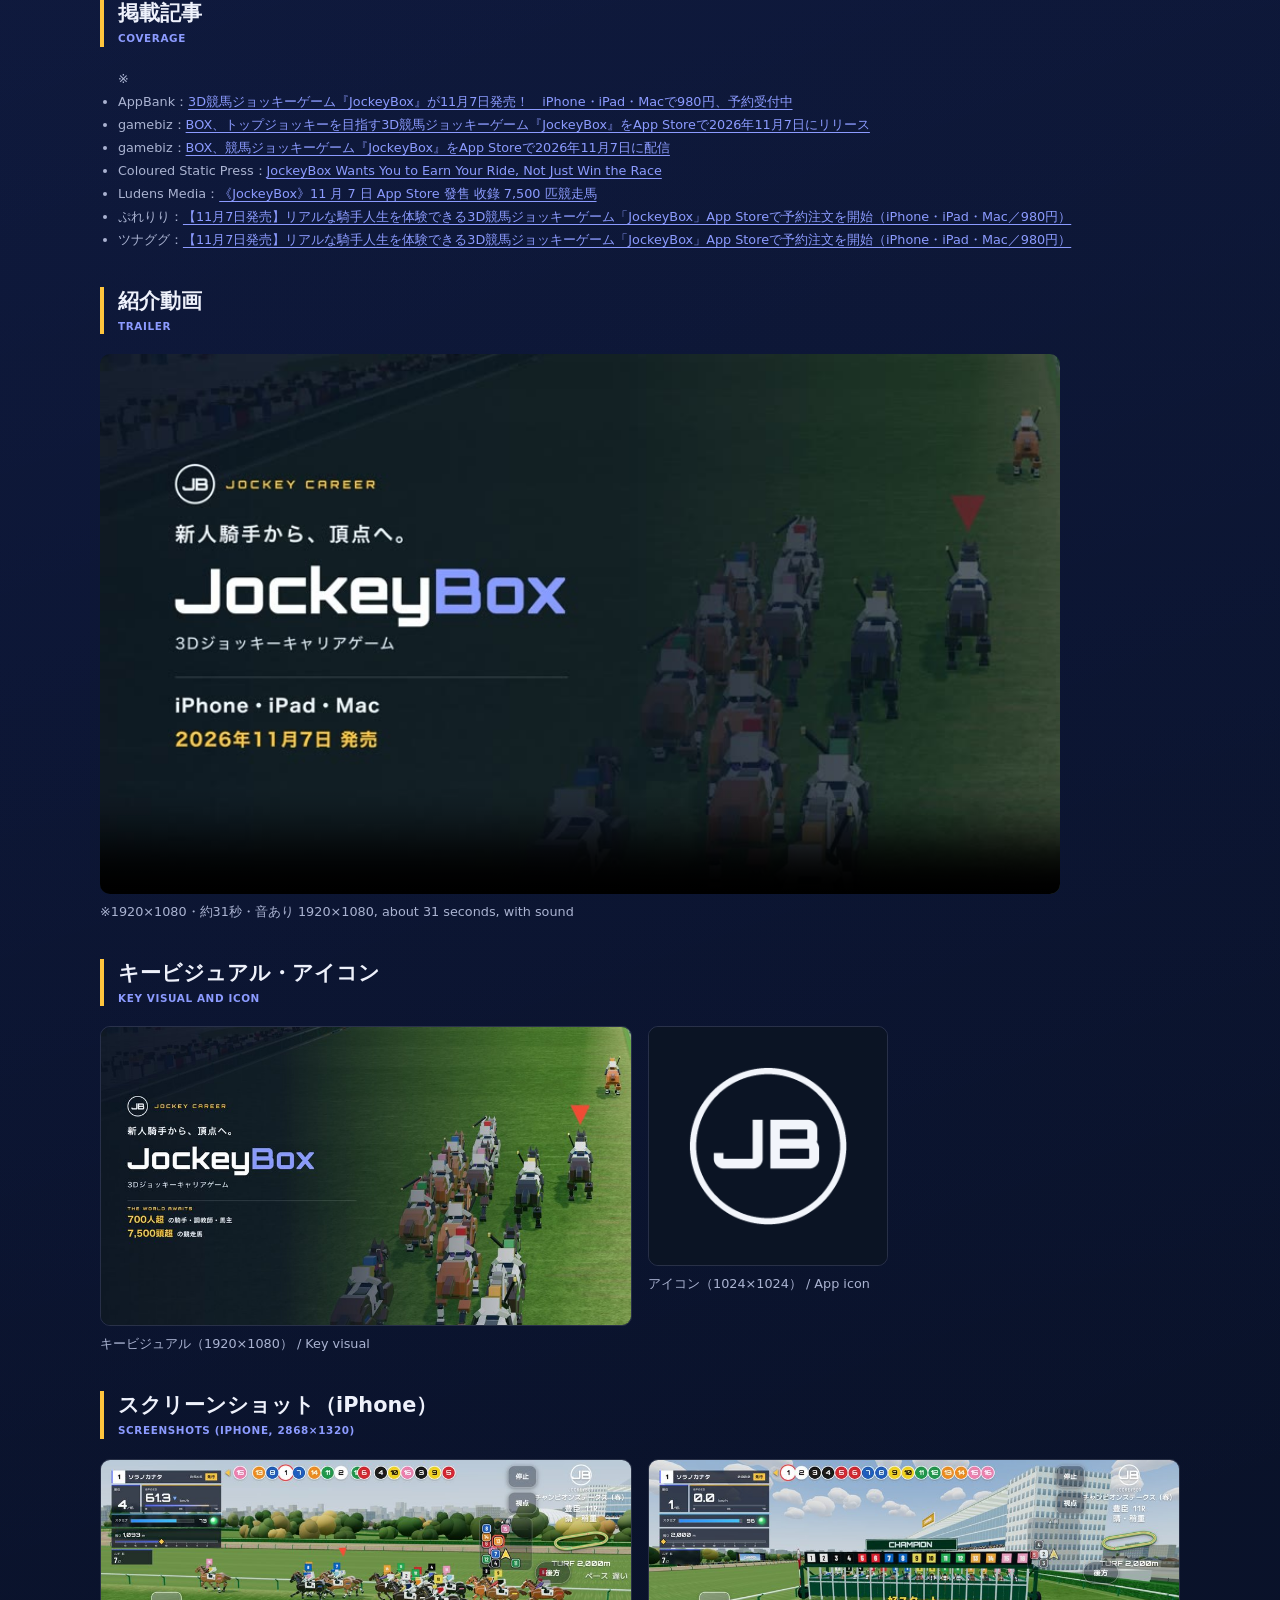
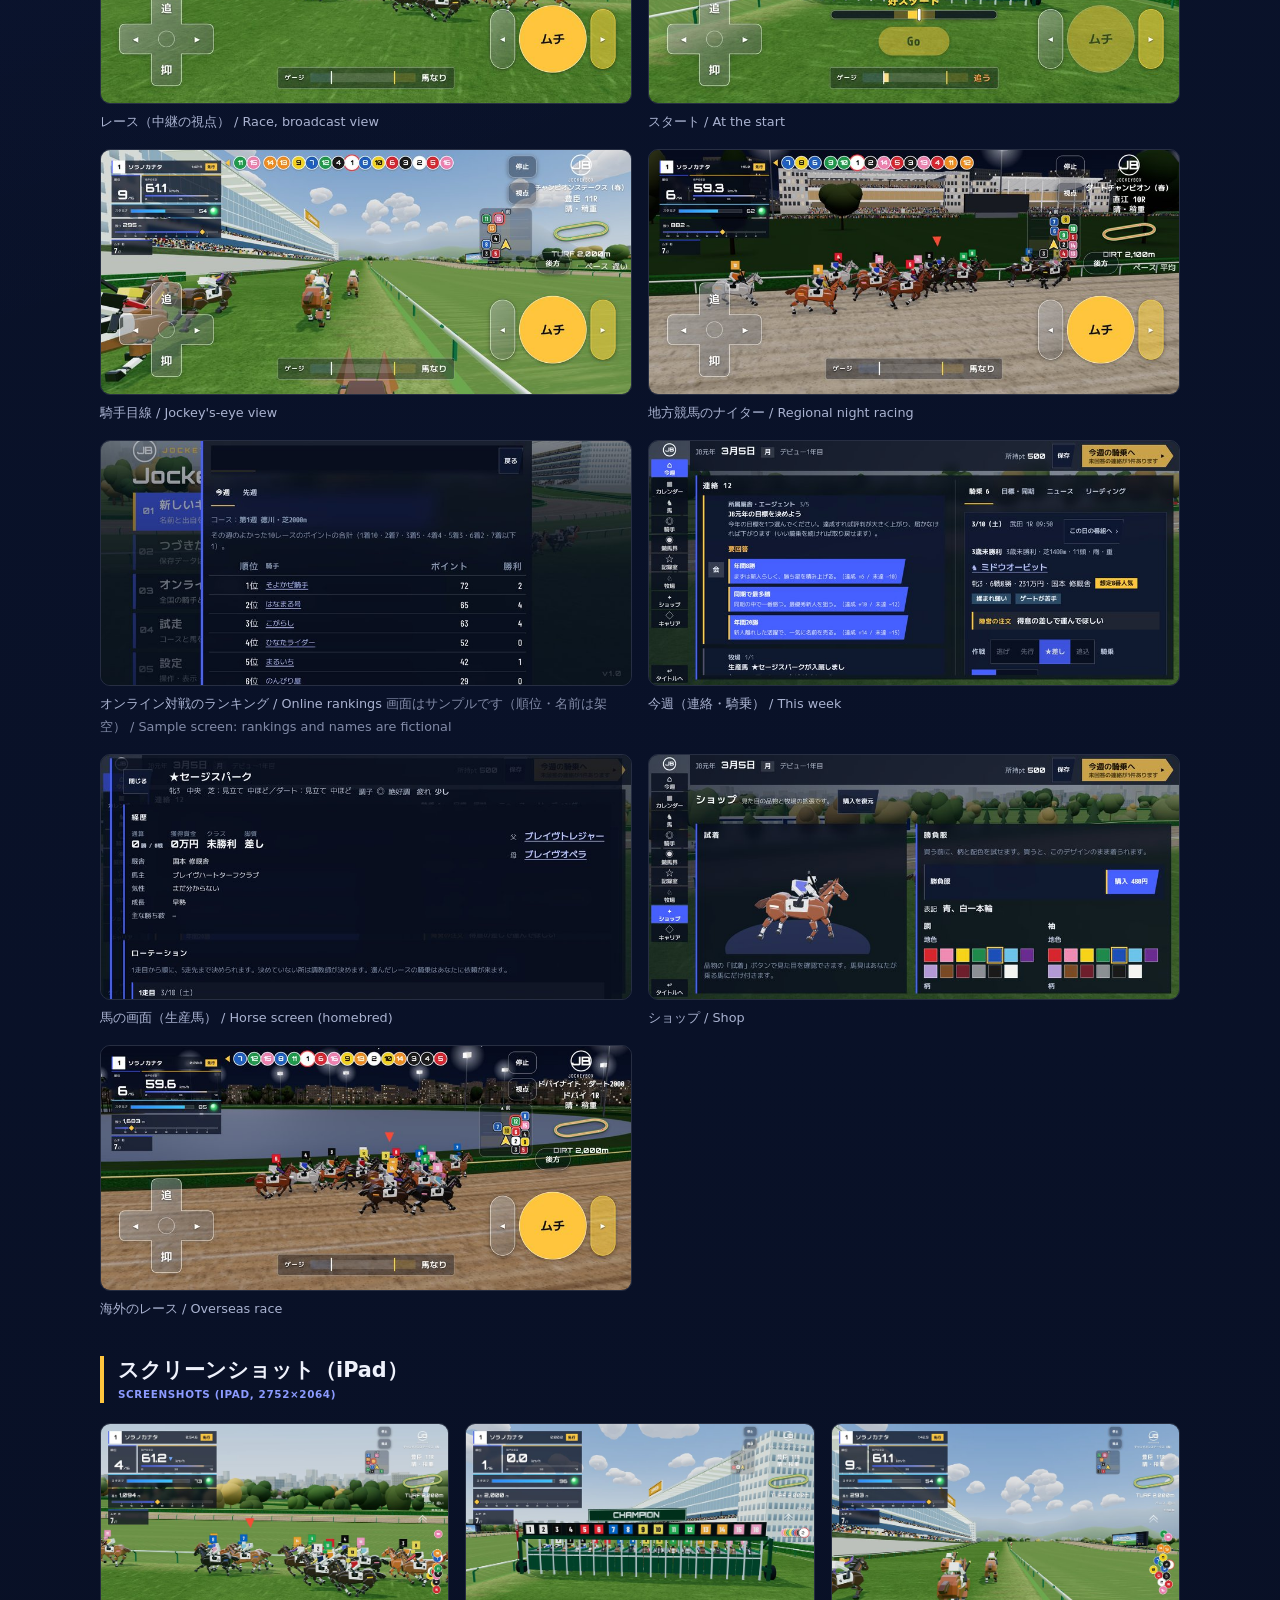
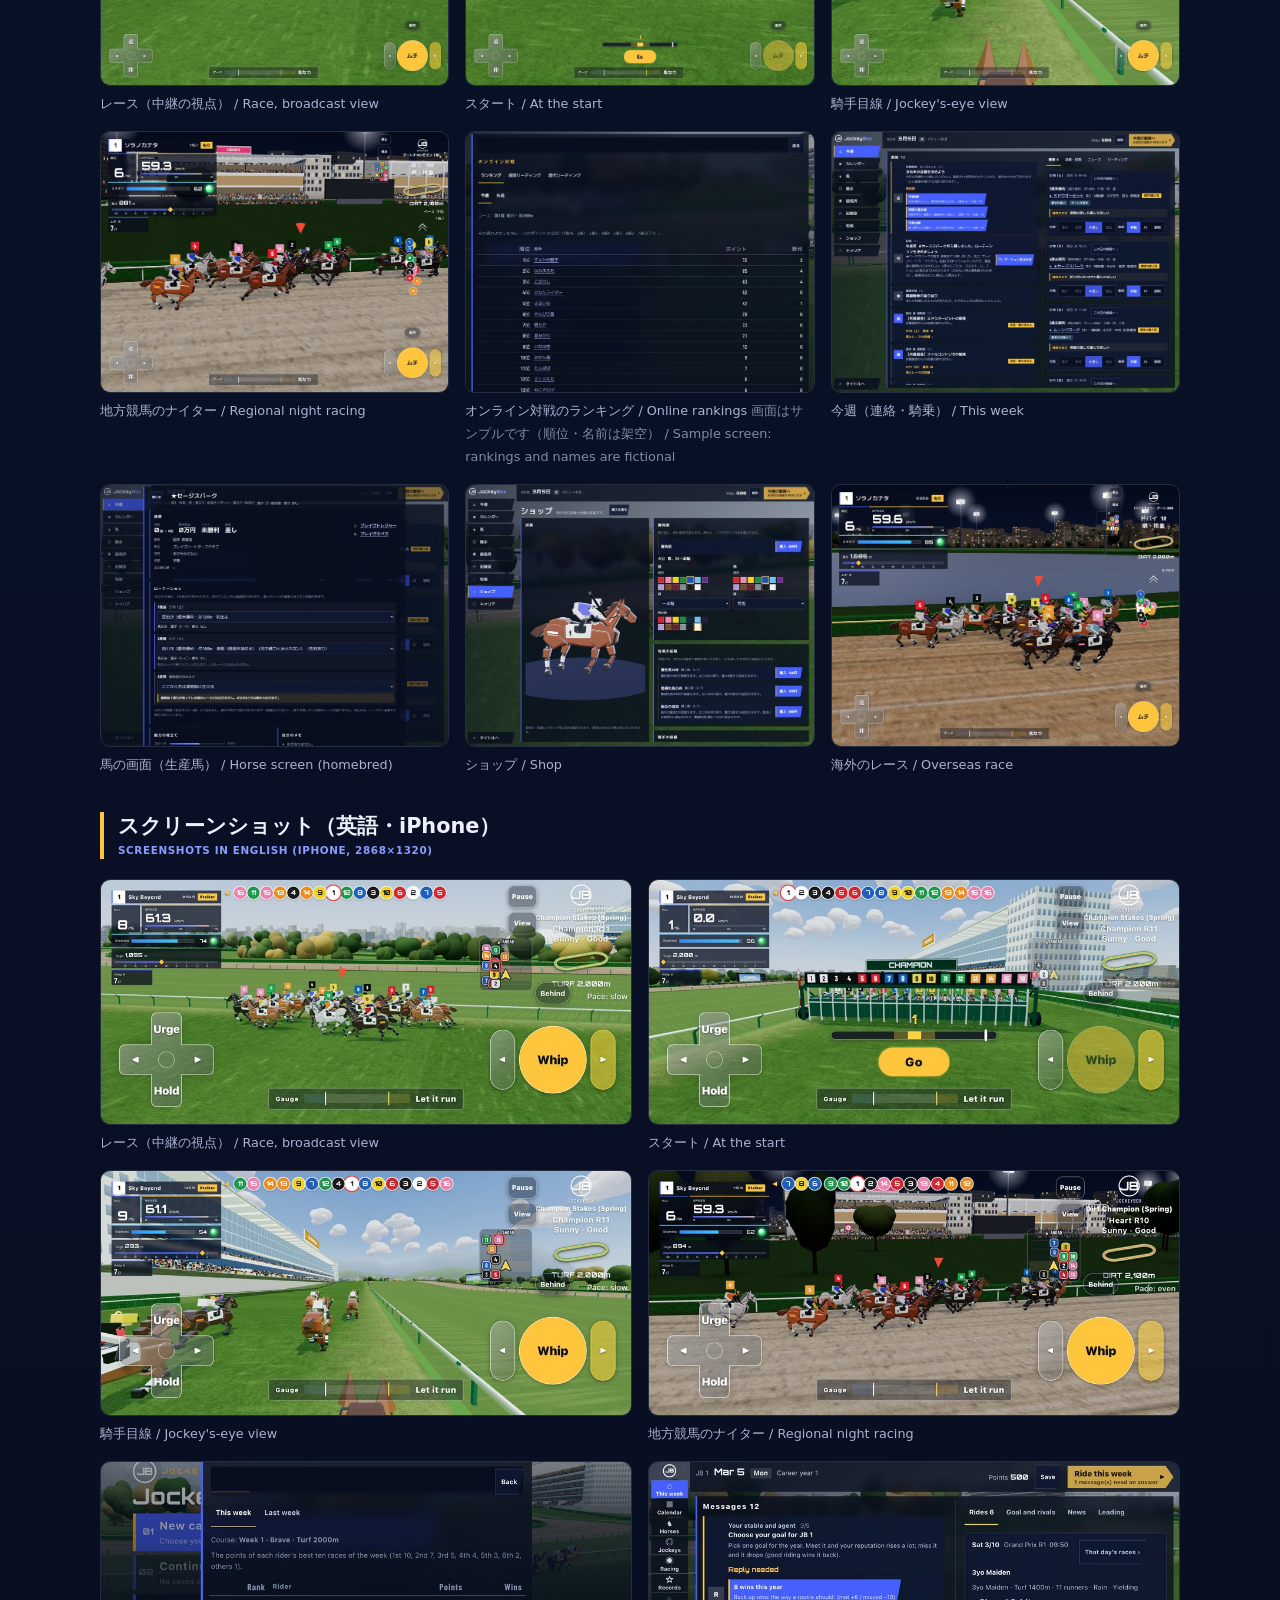
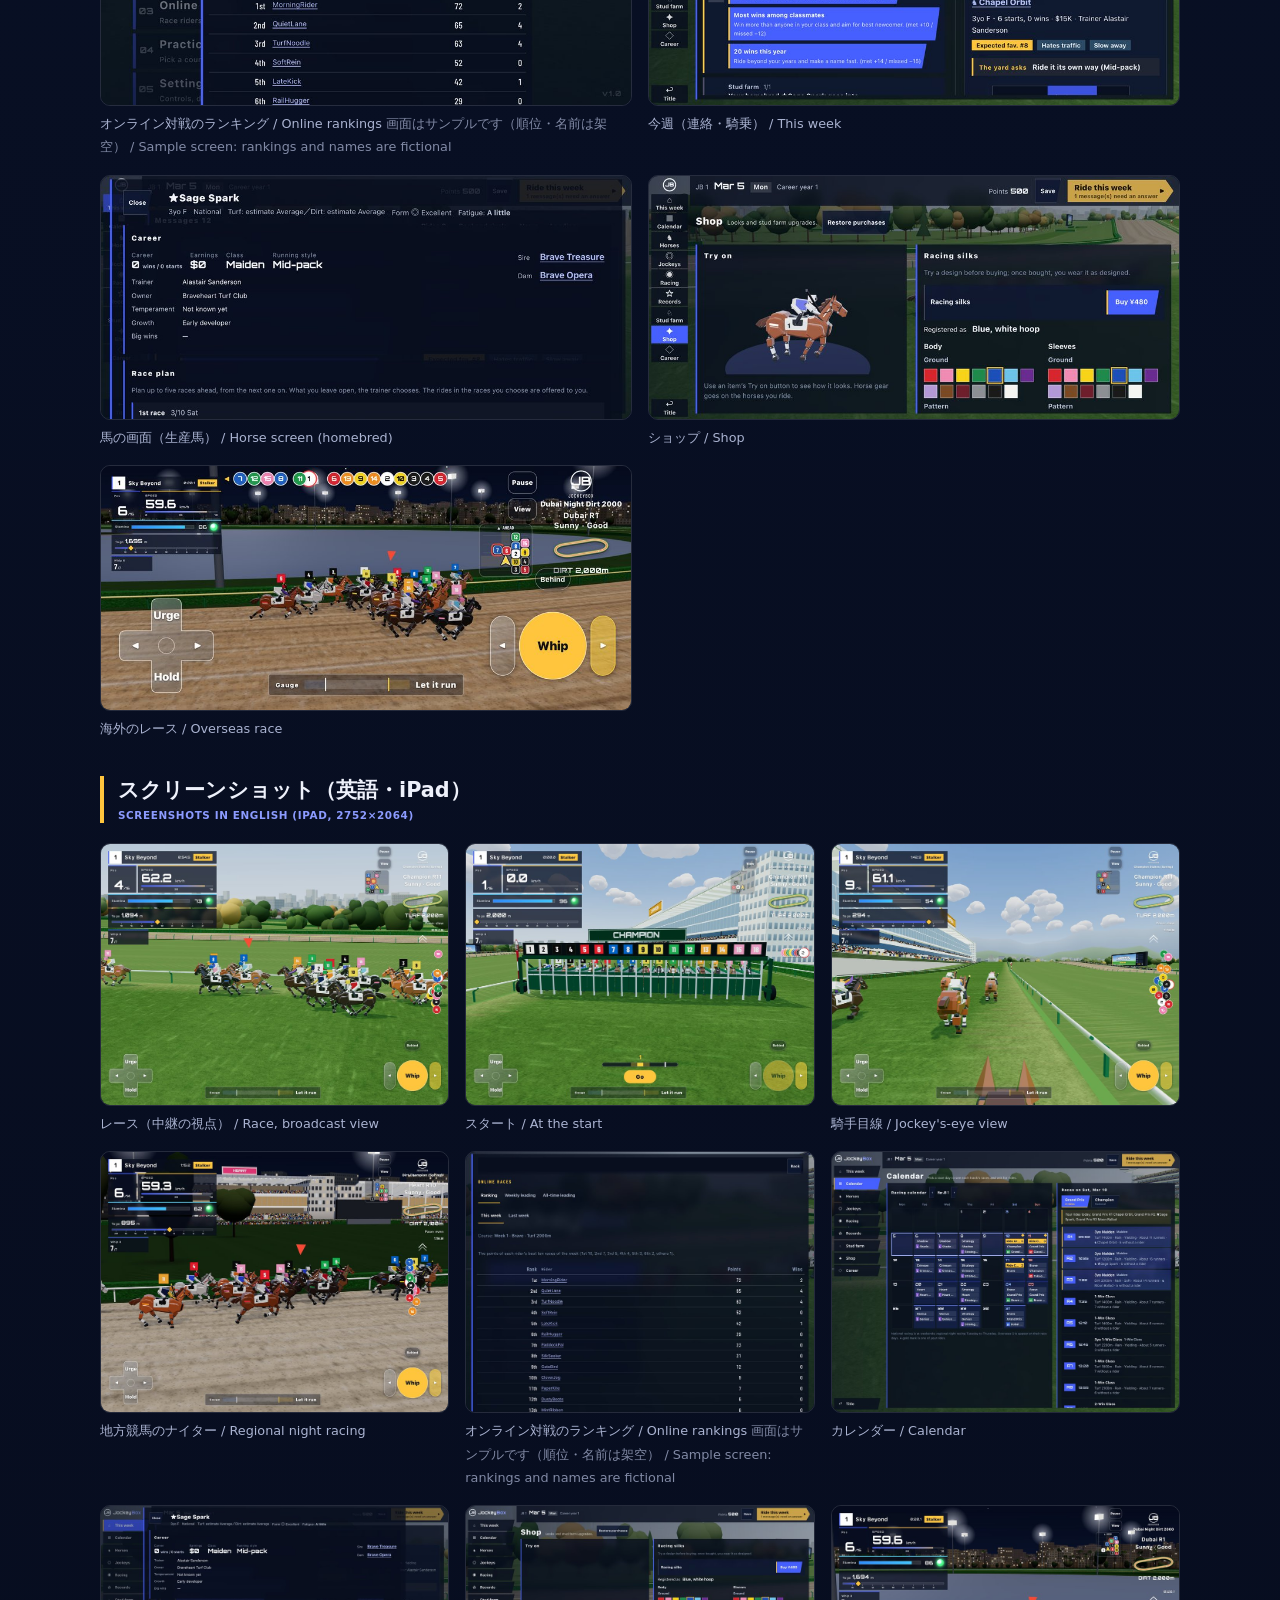
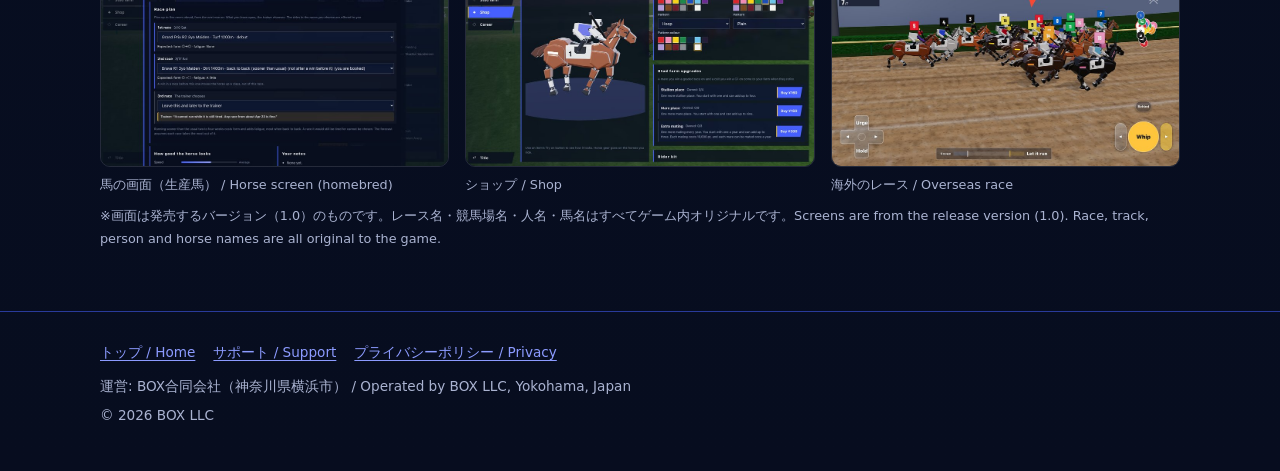
==== commit 1db271ce: "プレスキットのオンラインの画面をサンプルで撮り直し、レースの画面を中団の場面にそろえる 手元のサーバーと架空の順位で日本語・英語のランキングを撮影し、説明に「画面はサンプルです」を足す。01と03は自" ====
--- a/press/index.html
+++ b/press/index.html
@@ -51,8 +51,8 @@
     <p class="en" lang="en">Assets and facts for press and creators. Feel free to use the images and video on this page to cover JockeyBox.</p>
 
     <div class="downloads">
-      <a class="btn" href="../assets/press/jockeybox-presskit-images.zip" download>画像をまとめてダウンロード（zip） / Download all images <span class="size">43 MB</span></a>
-      <a class="btn" href="../assets/press/jockeybox-presskit-images-en.zip" download>英語の画面をまとめてダウンロード（zip） / Download English screenshots <span class="size">38 MB</span></a>
+      <a class="btn" href="../assets/press/jockeybox-presskit-images.zip" download>画像をまとめてダウンロード（zip） / Download all images <span class="size">42 MB</span></a>
+      <a class="btn" href="../assets/press/jockeybox-presskit-images-en.zip" download>英語の画面をまとめてダウンロード（zip） / Download English screenshots <span class="size">40 MB</span></a>
       <a class="btn" href="../assets/press/jockeybox-trailer.mp4" download>紹介動画（mp4） / Trailer <span class="size">28 MB</span></a>
     </div>
 
@@ -104,7 +104,7 @@
       <figure><a class="thumb" href="../assets/press/iphone/02-start.png"><img src="../assets/press/thumbs/iphone-02-start.jpg" alt="スタート" loading="lazy" width="900" height="414"></a><figcaption>スタート / At the start</figcaption></figure>
       <figure><a class="thumb" href="../assets/press/iphone/03-jockey.png"><img src="../assets/press/thumbs/iphone-03-jockey.jpg" alt="騎手目線" loading="lazy" width="900" height="414"></a><figcaption>騎手目線 / Jockey's-eye view</figcaption></figure>
       <figure><a class="thumb" href="../assets/press/iphone/04-night.png"><img src="../assets/press/thumbs/iphone-04-night.jpg" alt="地方競馬のナイター" loading="lazy" width="900" height="414"></a><figcaption>地方競馬のナイター / Regional night racing</figcaption></figure>
-      <figure><a class="thumb" href="../assets/press/iphone/05-online.png"><img src="../assets/press/thumbs/iphone-05-online.jpg" alt="オンライン対戦のランキング" loading="lazy" width="900" height="414"></a><figcaption>オンライン対戦のランキング / Online rankings</figcaption></figure>
+      <figure><a class="thumb" href="../assets/press/iphone/05-online.png"><img src="../assets/press/thumbs/iphone-05-online.jpg" alt="オンライン対戦のランキング（サンプル）" loading="lazy" width="900" height="414"></a><figcaption>オンライン対戦のランキング / Online rankings <span class="size">画面はサンプルです（順位・名前は架空） / Sample screen: rankings and names are fictional</span></figcaption></figure>
       <figure><a class="thumb" href="../assets/press/iphone/06-home.png"><img src="../assets/press/thumbs/iphone-06-home.jpg" alt="今週（連絡・騎乗）" loading="lazy" width="900" height="414"></a><figcaption>今週（連絡・騎乗） / This week</figcaption></figure>
       <figure><a class="thumb" href="../assets/press/iphone/07-homebred.png"><img src="../assets/press/thumbs/iphone-07-homebred.jpg" alt="馬の画面（生産馬）" loading="lazy" width="900" height="414"></a><figcaption>馬の画面（生産馬） / Horse screen (homebred)</figcaption></figure>
       <figure><a class="thumb" href="../assets/press/iphone/08-shop.png"><img src="../assets/press/thumbs/iphone-08-shop.jpg" alt="ショップ" loading="lazy" width="900" height="414"></a><figcaption>ショップ / Shop</figcaption></figure>
@@ -117,7 +117,7 @@
       <figure><a class="thumb" href="../assets/press/ipad/02-start.png"><img src="../assets/press/thumbs/ipad-02-start.jpg" alt="スタート" loading="lazy" width="900" height="675"></a><figcaption>スタート / At the start</figcaption></figure>
       <figure><a class="thumb" href="../assets/press/ipad/03-jockey.png"><img src="../assets/press/thumbs/ipad-03-jockey.jpg" alt="騎手目線" loading="lazy" width="900" height="675"></a><figcaption>騎手目線 / Jockey's-eye view</figcaption></figure>
       <figure><a class="thumb" href="../assets/press/ipad/04-night.png"><img src="../assets/press/thumbs/ipad-04-night.jpg" alt="地方競馬のナイター" loading="lazy" width="900" height="675"></a><figcaption>地方競馬のナイター / Regional night racing</figcaption></figure>
-      <figure><a class="thumb" href="../assets/press/ipad/05-online.png"><img src="../assets/press/thumbs/ipad-05-online.jpg" alt="オンライン対戦のランキング" loading="lazy" width="900" height="675"></a><figcaption>オンライン対戦のランキング / Online rankings</figcaption></figure>
+      <figure><a class="thumb" href="../assets/press/ipad/05-online.png"><img src="../assets/press/thumbs/ipad-05-online.jpg" alt="オンライン対戦のランキング（サンプル）" loading="lazy" width="900" height="675"></a><figcaption>オンライン対戦のランキング / Online rankings <span class="size">画面はサンプルです（順位・名前は架空） / Sample screen: rankings and names are fictional</span></figcaption></figure>
       <figure><a class="thumb" href="../assets/press/ipad/06-home.png"><img src="../assets/press/thumbs/ipad-06-home.jpg" alt="今週（連絡・騎乗）" loading="lazy" width="900" height="675"></a><figcaption>今週（連絡・騎乗） / This week</figcaption></figure>
       <figure><a class="thumb" href="../assets/press/ipad/07-homebred.png"><img src="../assets/press/thumbs/ipad-07-homebred.jpg" alt="馬の画面（生産馬）" loading="lazy" width="900" height="675"></a><figcaption>馬の画面（生産馬） / Horse screen (homebred)</figcaption></figure>
       <figure><a class="thumb" href="../assets/press/ipad/08-shop.png"><img src="../assets/press/thumbs/ipad-08-shop.jpg" alt="ショップ" loading="lazy" width="900" height="675"></a><figcaption>ショップ / Shop</figcaption></figure>
@@ -130,6 +130,7 @@
       <figure><a class="thumb" href="../assets/press/en/iphone/02-start.png"><img src="../assets/press/thumbs/en-iphone-02-start.jpg" alt="At the start" loading="lazy" width="900" height="414"></a><figcaption>スタート / At the start</figcaption></figure>
       <figure><a class="thumb" href="../assets/press/en/iphone/03-jockey.png"><img src="../assets/press/thumbs/en-iphone-03-jockey.jpg" alt="Jockey's-eye view" loading="lazy" width="900" height="414"></a><figcaption>騎手目線 / Jockey's-eye view</figcaption></figure>
       <figure><a class="thumb" href="../assets/press/en/iphone/04-night.png"><img src="../assets/press/thumbs/en-iphone-04-night.jpg" alt="Regional night racing" loading="lazy" width="900" height="414"></a><figcaption>地方競馬のナイター / Regional night racing</figcaption></figure>
+      <figure><a class="thumb" href="../assets/press/en/iphone/05-online.png"><img src="../assets/press/thumbs/en-iphone-05-online.jpg" alt="Online rankings (sample)" loading="lazy" width="900" height="414"></a><figcaption>オンライン対戦のランキング / Online rankings <span class="size">画面はサンプルです（順位・名前は架空） / Sample screen: rankings and names are fictional</span></figcaption></figure>
       <figure><a class="thumb" href="../assets/press/en/iphone/06-home.png"><img src="../assets/press/thumbs/en-iphone-06-home.jpg" alt="This week" loading="lazy" width="900" height="414"></a><figcaption>今週（連絡・騎乗） / This week</figcaption></figure>
       <figure><a class="thumb" href="../assets/press/en/iphone/07-homebred.png"><img src="../assets/press/thumbs/en-iphone-07-homebred.jpg" alt="Horse screen (homebred)" loading="lazy" width="900" height="414"></a><figcaption>馬の画面（生産馬） / Horse screen (homebred)</figcaption></figure>
       <figure><a class="thumb" href="../assets/press/en/iphone/08-shop.png"><img src="../assets/press/thumbs/en-iphone-08-shop.jpg" alt="Shop" loading="lazy" width="900" height="414"></a><figcaption>ショップ / Shop</figcaption></figure>
@@ -142,6 +143,7 @@
       <figure><a class="thumb" href="../assets/press/en/ipad/02-start.png"><img src="../assets/press/thumbs/en-ipad-02-start.jpg" alt="At the start" loading="lazy" width="900" height="675"></a><figcaption>スタート / At the start</figcaption></figure>
       <figure><a class="thumb" href="../assets/press/en/ipad/03-jockey.png"><img src="../assets/press/thumbs/en-ipad-03-jockey.jpg" alt="Jockey's-eye view" loading="lazy" width="900" height="675"></a><figcaption>騎手目線 / Jockey's-eye view</figcaption></figure>
       <figure><a class="thumb" href="../assets/press/en/ipad/04-night.png"><img src="../assets/press/thumbs/en-ipad-04-night.jpg" alt="Regional night racing" loading="lazy" width="900" height="675"></a><figcaption>地方競馬のナイター / Regional night racing</figcaption></figure>
+      <figure><a class="thumb" href="../assets/press/en/ipad/05-online.png"><img src="../assets/press/thumbs/en-ipad-05-online.jpg" alt="Online rankings (sample)" loading="lazy" width="900" height="675"></a><figcaption>オンライン対戦のランキング / Online rankings <span class="size">画面はサンプルです（順位・名前は架空） / Sample screen: rankings and names are fictional</span></figcaption></figure>
       <figure><a class="thumb" href="../assets/press/en/ipad/06-calendar.png"><img src="../assets/press/thumbs/en-ipad-06-calendar.jpg" alt="Calendar" loading="lazy" width="900" height="675"></a><figcaption>カレンダー / Calendar</figcaption></figure>
       <figure><a class="thumb" href="../assets/press/en/ipad/07-homebred.png"><img src="../assets/press/thumbs/en-ipad-07-homebred.jpg" alt="Horse screen (homebred)" loading="lazy" width="900" height="675"></a><figcaption>馬の画面（生産馬） / Horse screen (homebred)</figcaption></figure>
       <figure><a class="thumb" href="../assets/press/en/ipad/08-shop.png"><img src="../assets/press/thumbs/en-ipad-08-shop.jpg" alt="Shop" loading="lazy" width="900" height="675"></a><figcaption>ショップ / Shop</figcaption></figure>
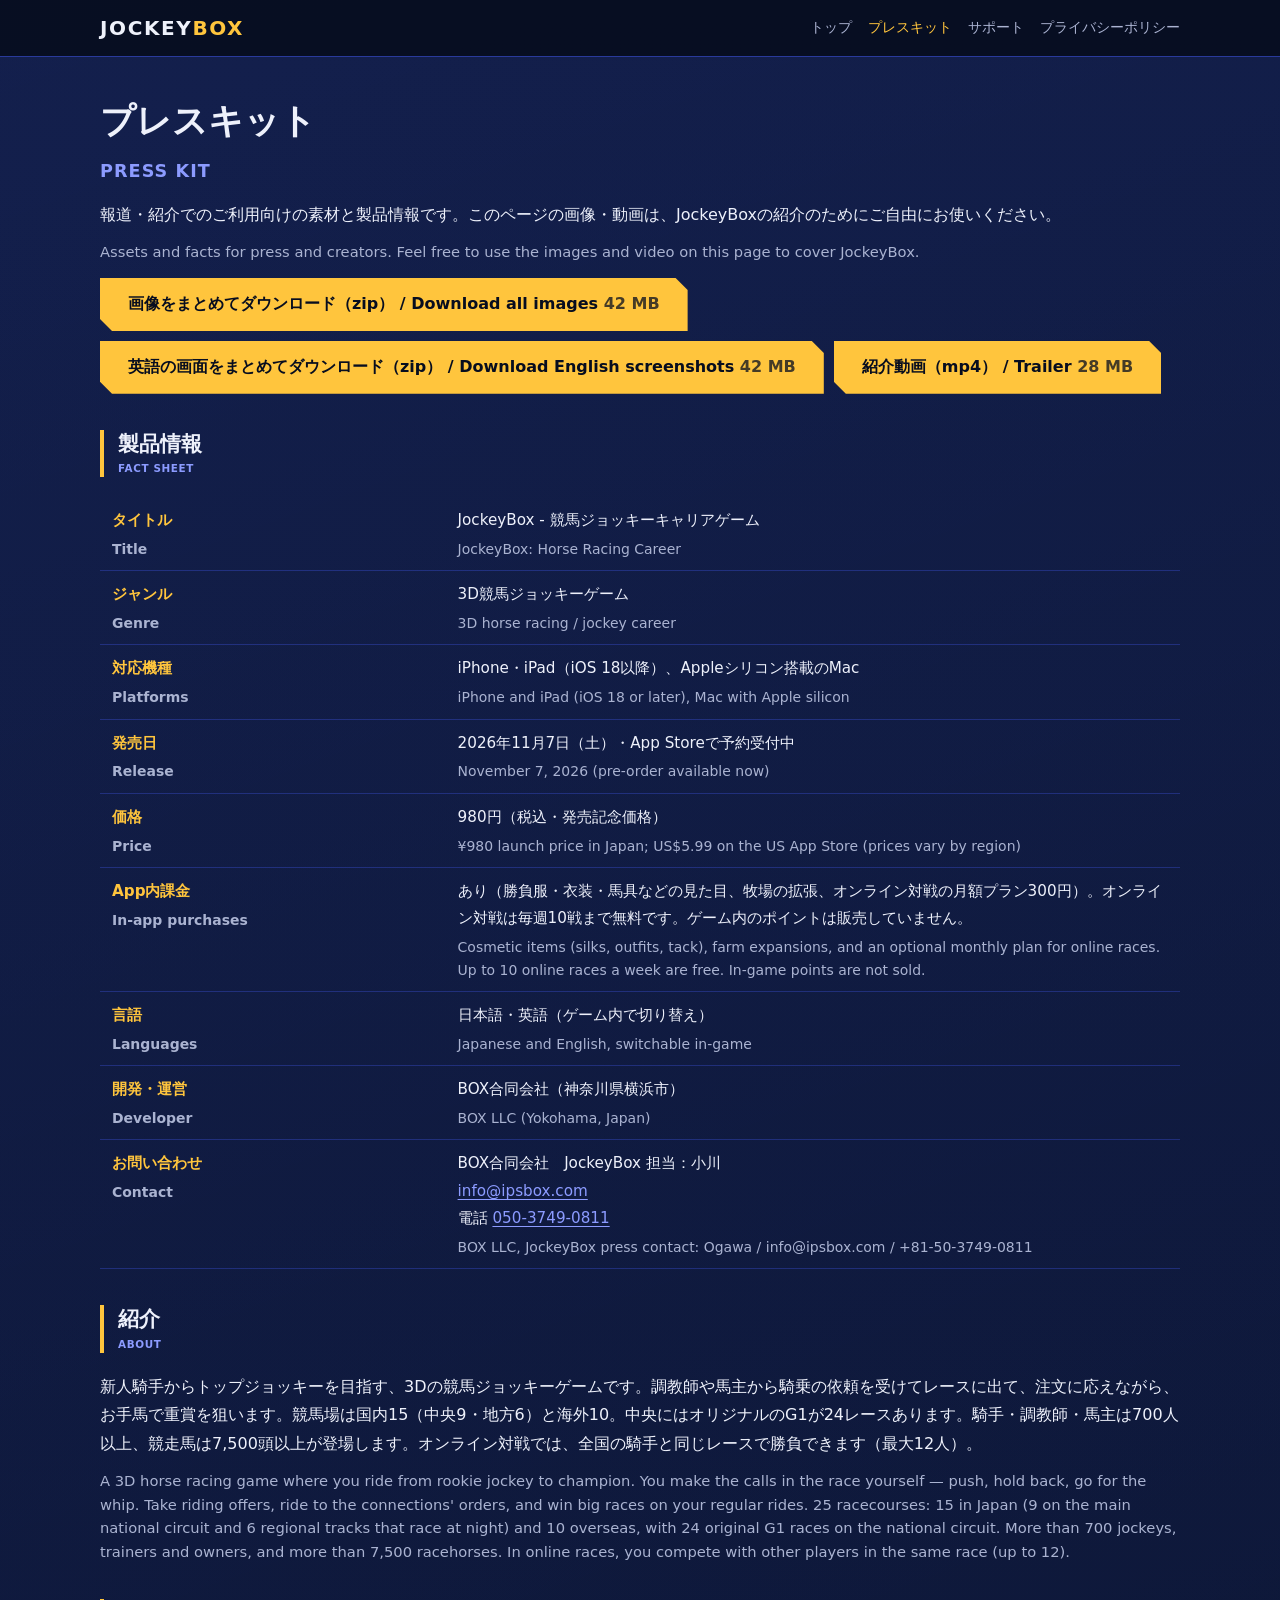
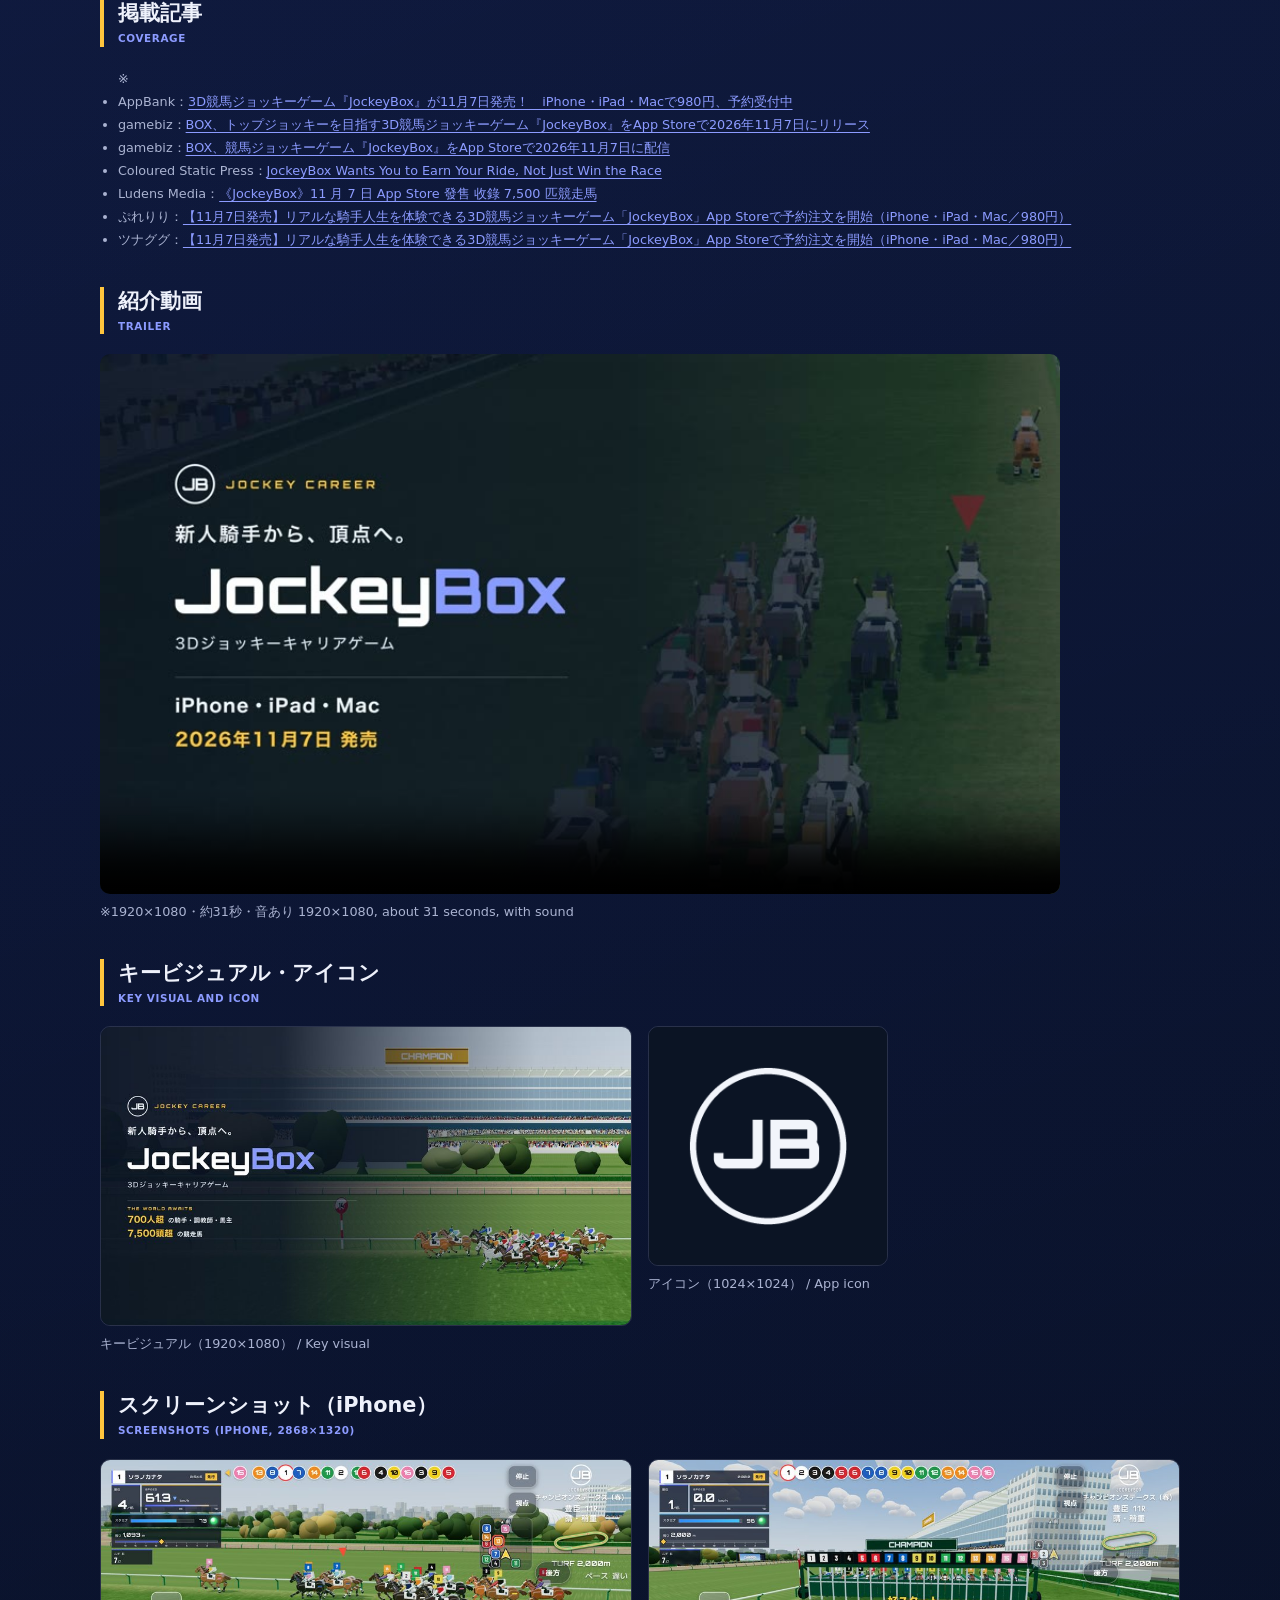
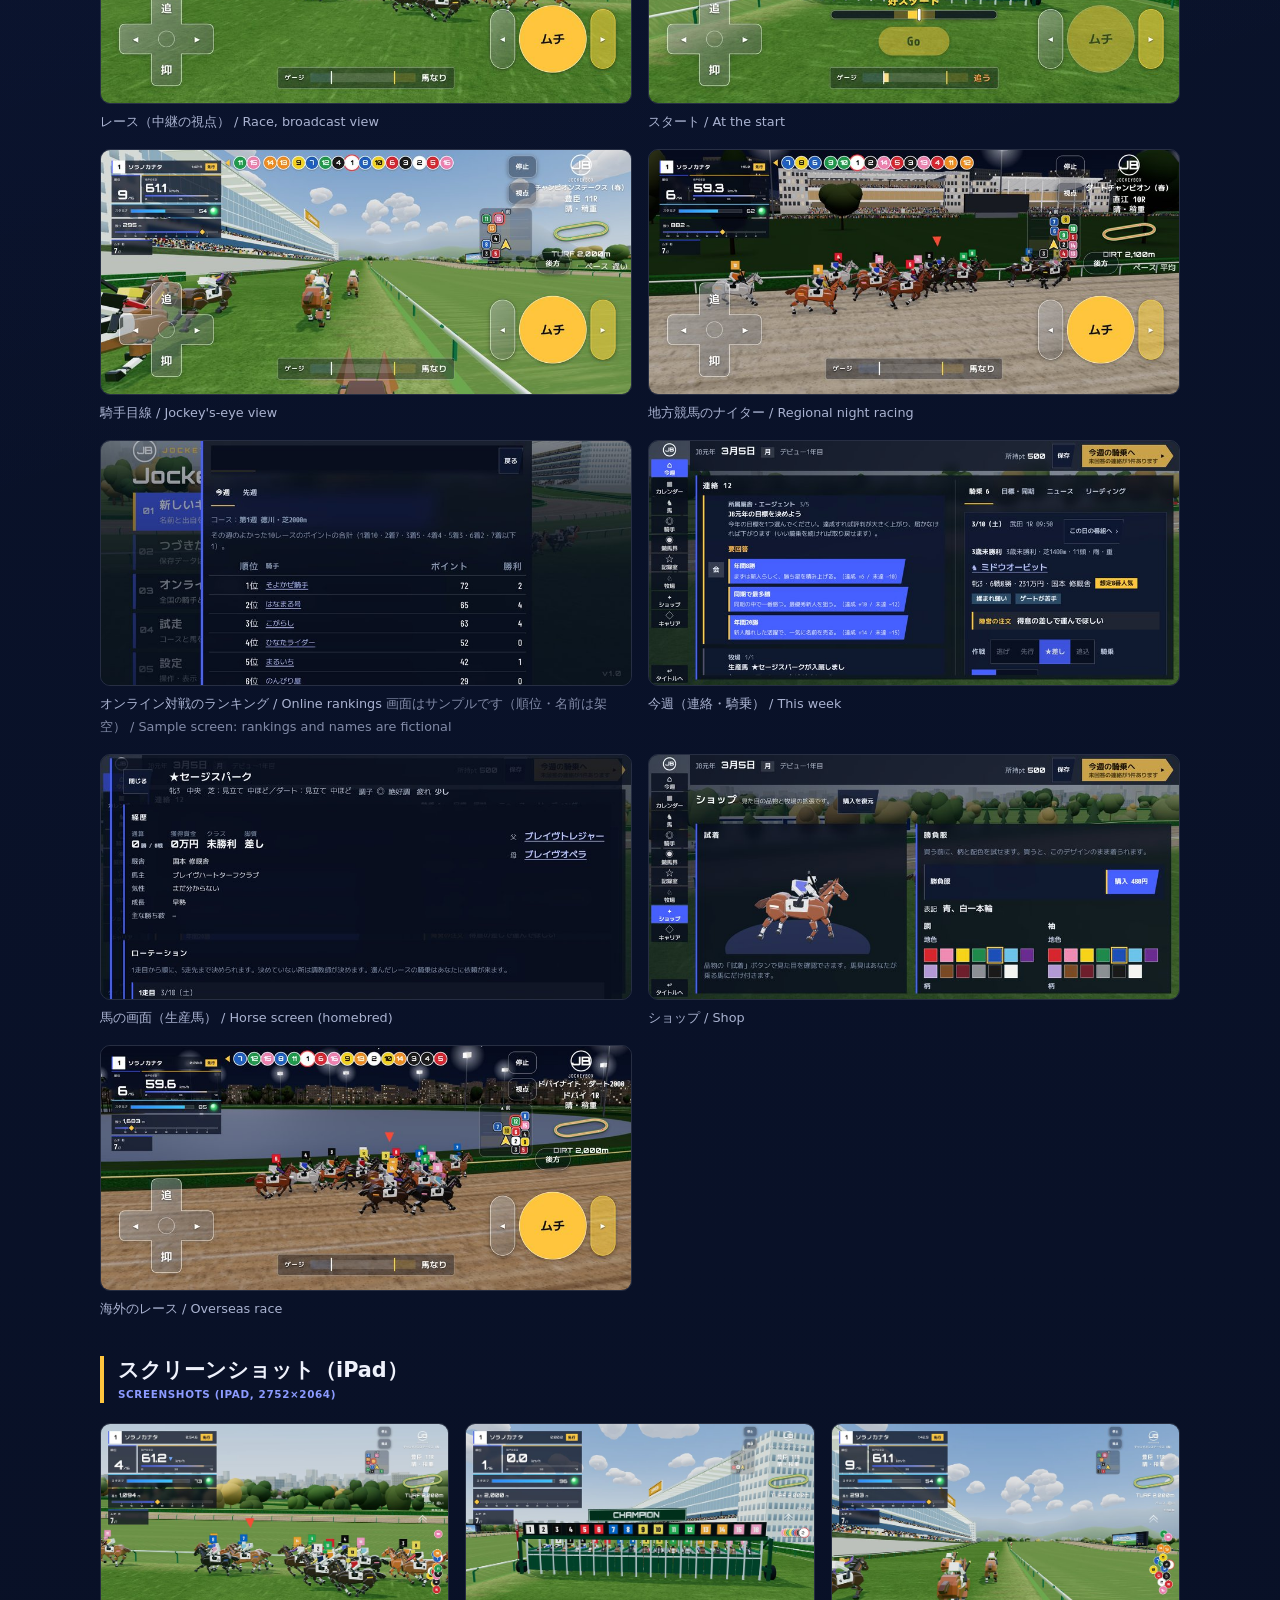
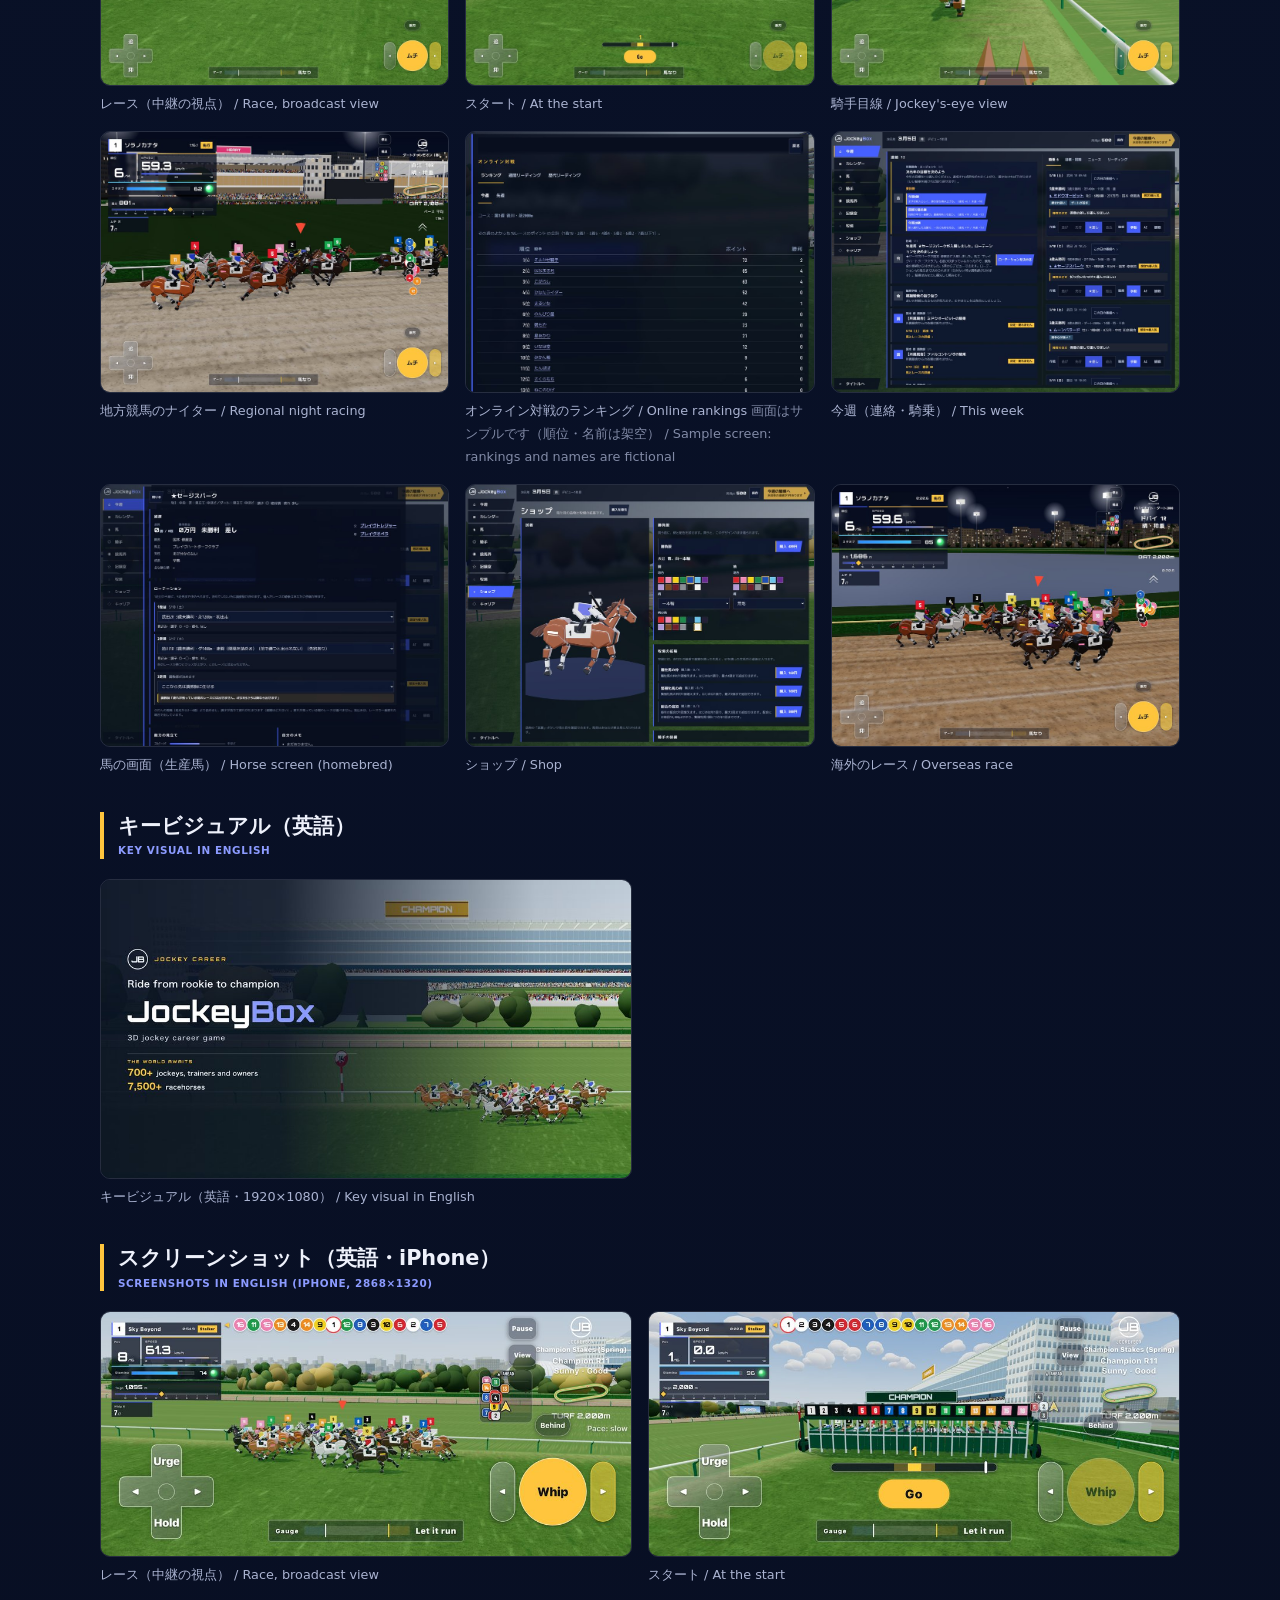
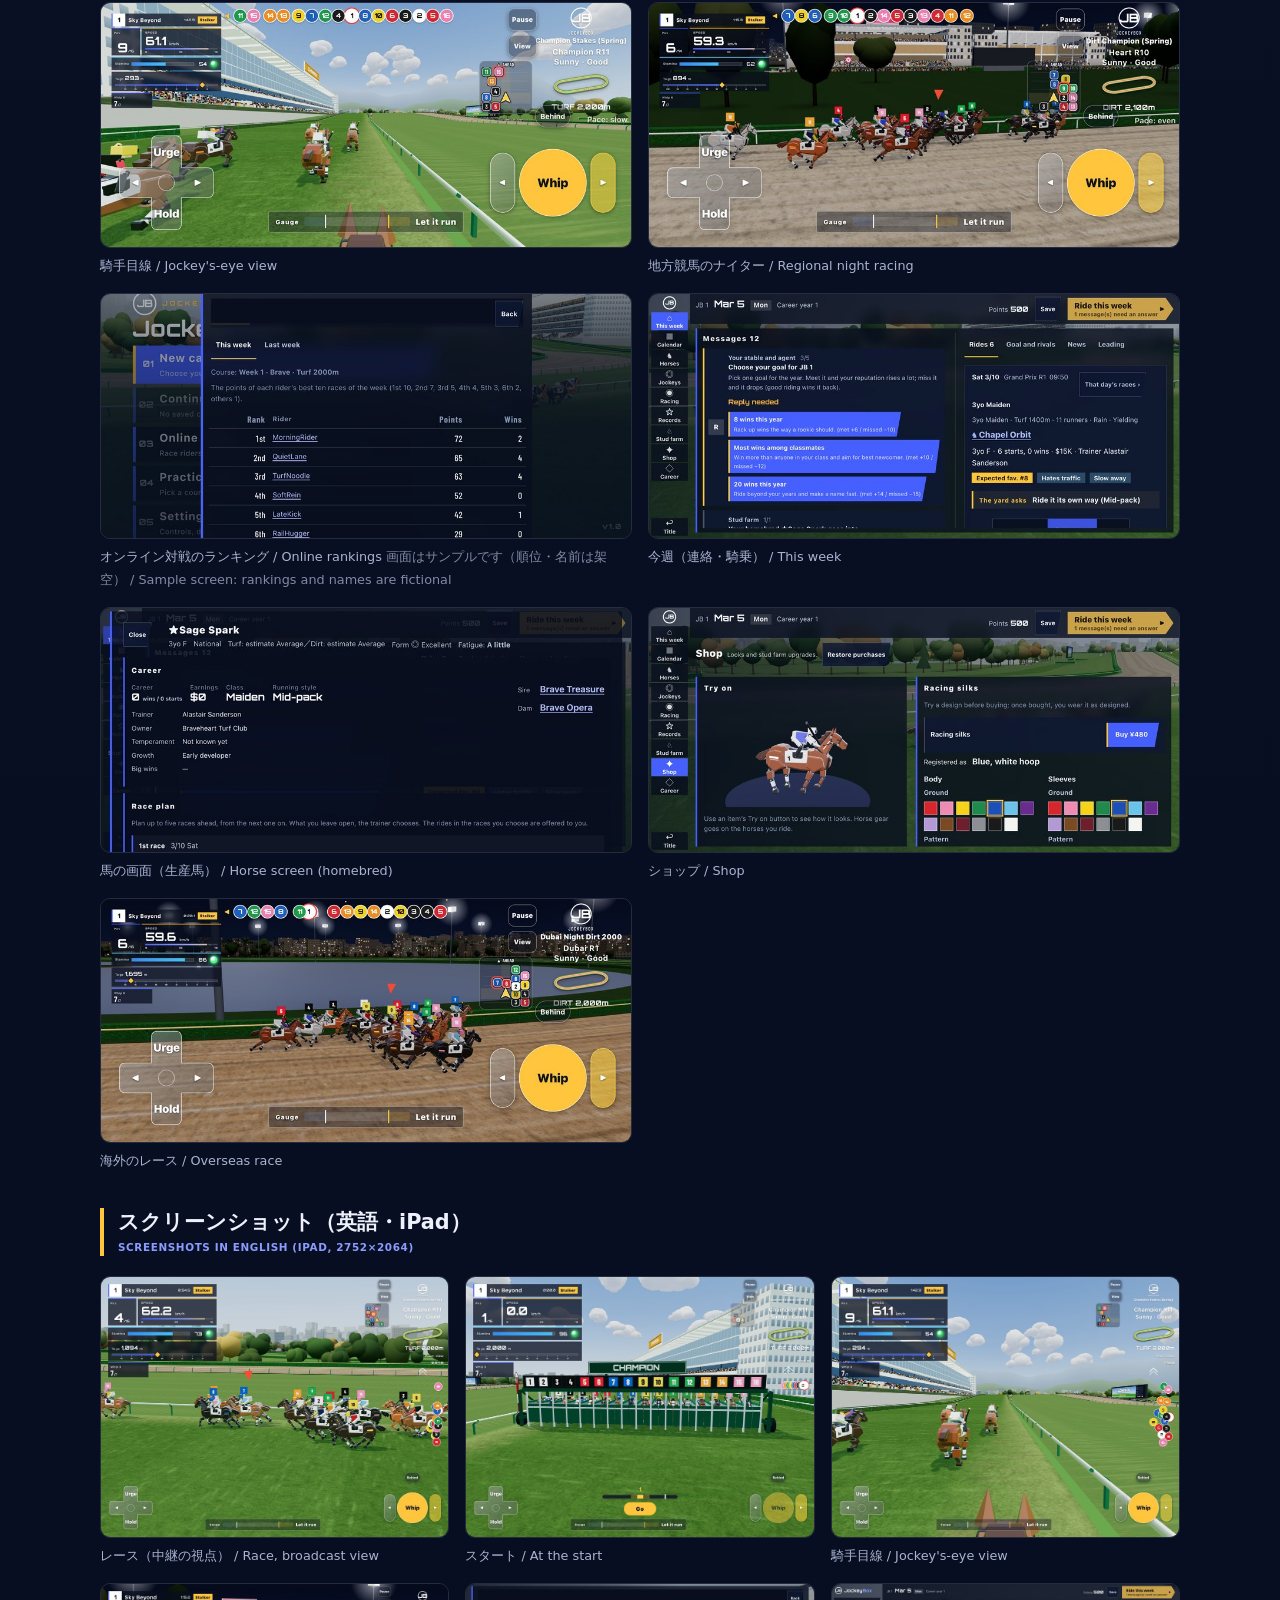
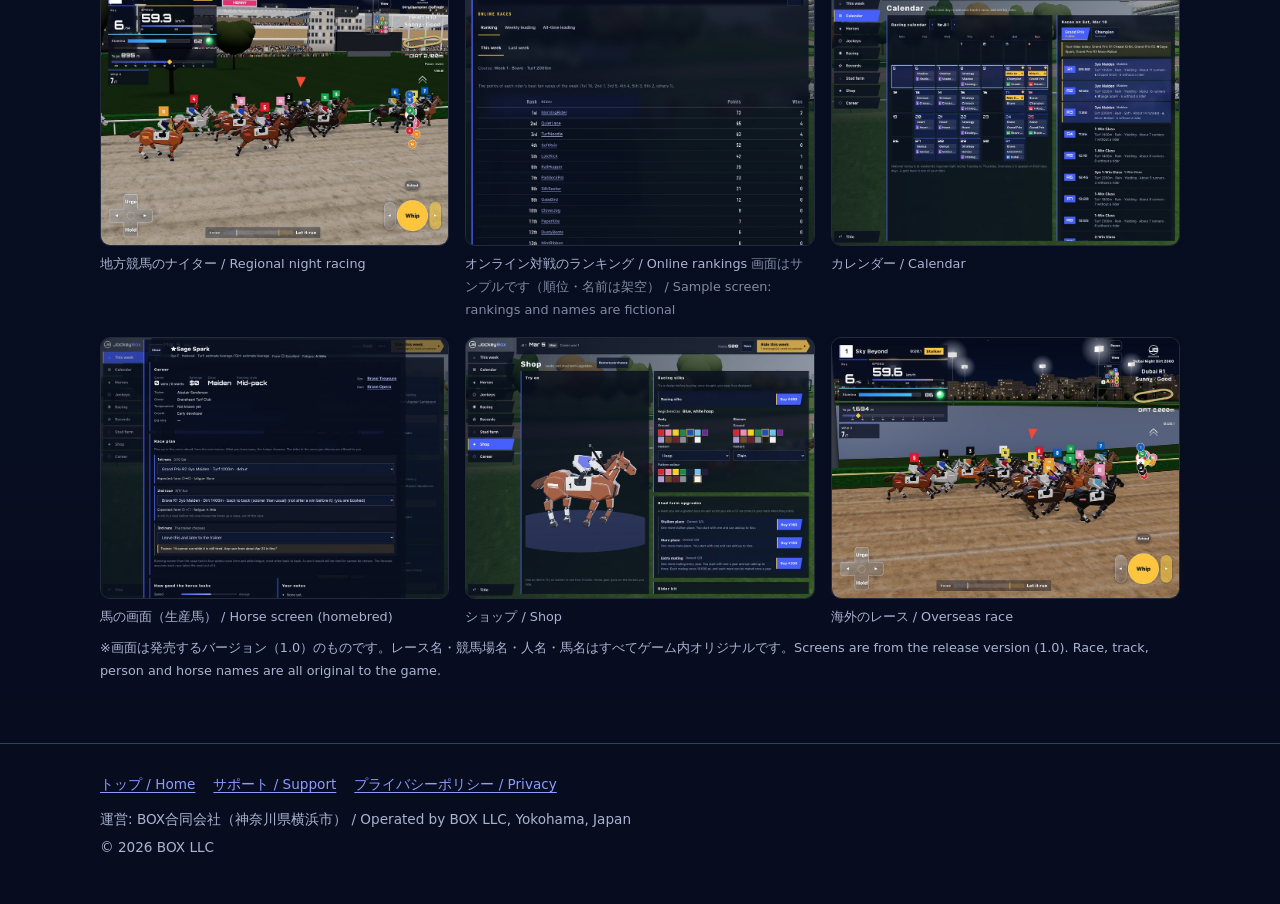
==== commit 9480d956: "キービジュアルを案1（直線・ラチに平行）に差し替え、英語の文字の版を足す。hero と og-image も同じ絵で作り直す 本人が案1を選択。トップの説明文（alt）を「馬群が直線を駆けるレース画面" ====
--- a/press/index.html
+++ b/press/index.html
@@ -52,7 +52,7 @@
 
     <div class="downloads">
       <a class="btn" href="../assets/press/jockeybox-presskit-images.zip" download>画像をまとめてダウンロード（zip） / Download all images <span class="size">42 MB</span></a>
-      <a class="btn" href="../assets/press/jockeybox-presskit-images-en.zip" download>英語の画面をまとめてダウンロード（zip） / Download English screenshots <span class="size">40 MB</span></a>
+      <a class="btn" href="../assets/press/jockeybox-presskit-images-en.zip" download>英語の画面をまとめてダウンロード（zip） / Download English screenshots <span class="size">42 MB</span></a>
       <a class="btn" href="../assets/press/jockeybox-trailer.mp4" download>紹介動画（mp4） / Trailer <span class="size">28 MB</span></a>
     </div>
 
@@ -124,6 +124,11 @@
       <figure><a class="thumb" href="../assets/press/ipad/09-overseas.png"><img src="../assets/press/thumbs/ipad-09-overseas.jpg" alt="海外のレース" loading="lazy" width="900" height="675"></a><figcaption>海外のレース / Overseas race</figcaption></figure>
     </div>
 
+    <h2>キービジュアル（英語）<span class="en">Key visual in English</span></h2>
+    <div class="kit-grid">
+      <figure><a class="thumb" href="../assets/press/en/key-visual.png"><img src="../assets/press/thumbs/en-key-visual.jpg" alt="JockeyBox key visual in English" loading="lazy" width="900" height="506"></a><figcaption>キービジュアル（英語・1920×1080） / Key visual in English</figcaption></figure>
+    </div>
+
     <h2>スクリーンショット（英語・iPhone）<span class="en">Screenshots in English (iPhone, 2868×1320)</span></h2>
     <div class="kit-grid">
       <figure><a class="thumb" href="../assets/press/en/iphone/01-race-broadcast.png"><img src="../assets/press/thumbs/en-iphone-01-race-broadcast.jpg" alt="Race, broadcast view" loading="lazy" width="900" height="414"></a><figcaption>レース（中継の視点） / Race, broadcast view</figcaption></figure>
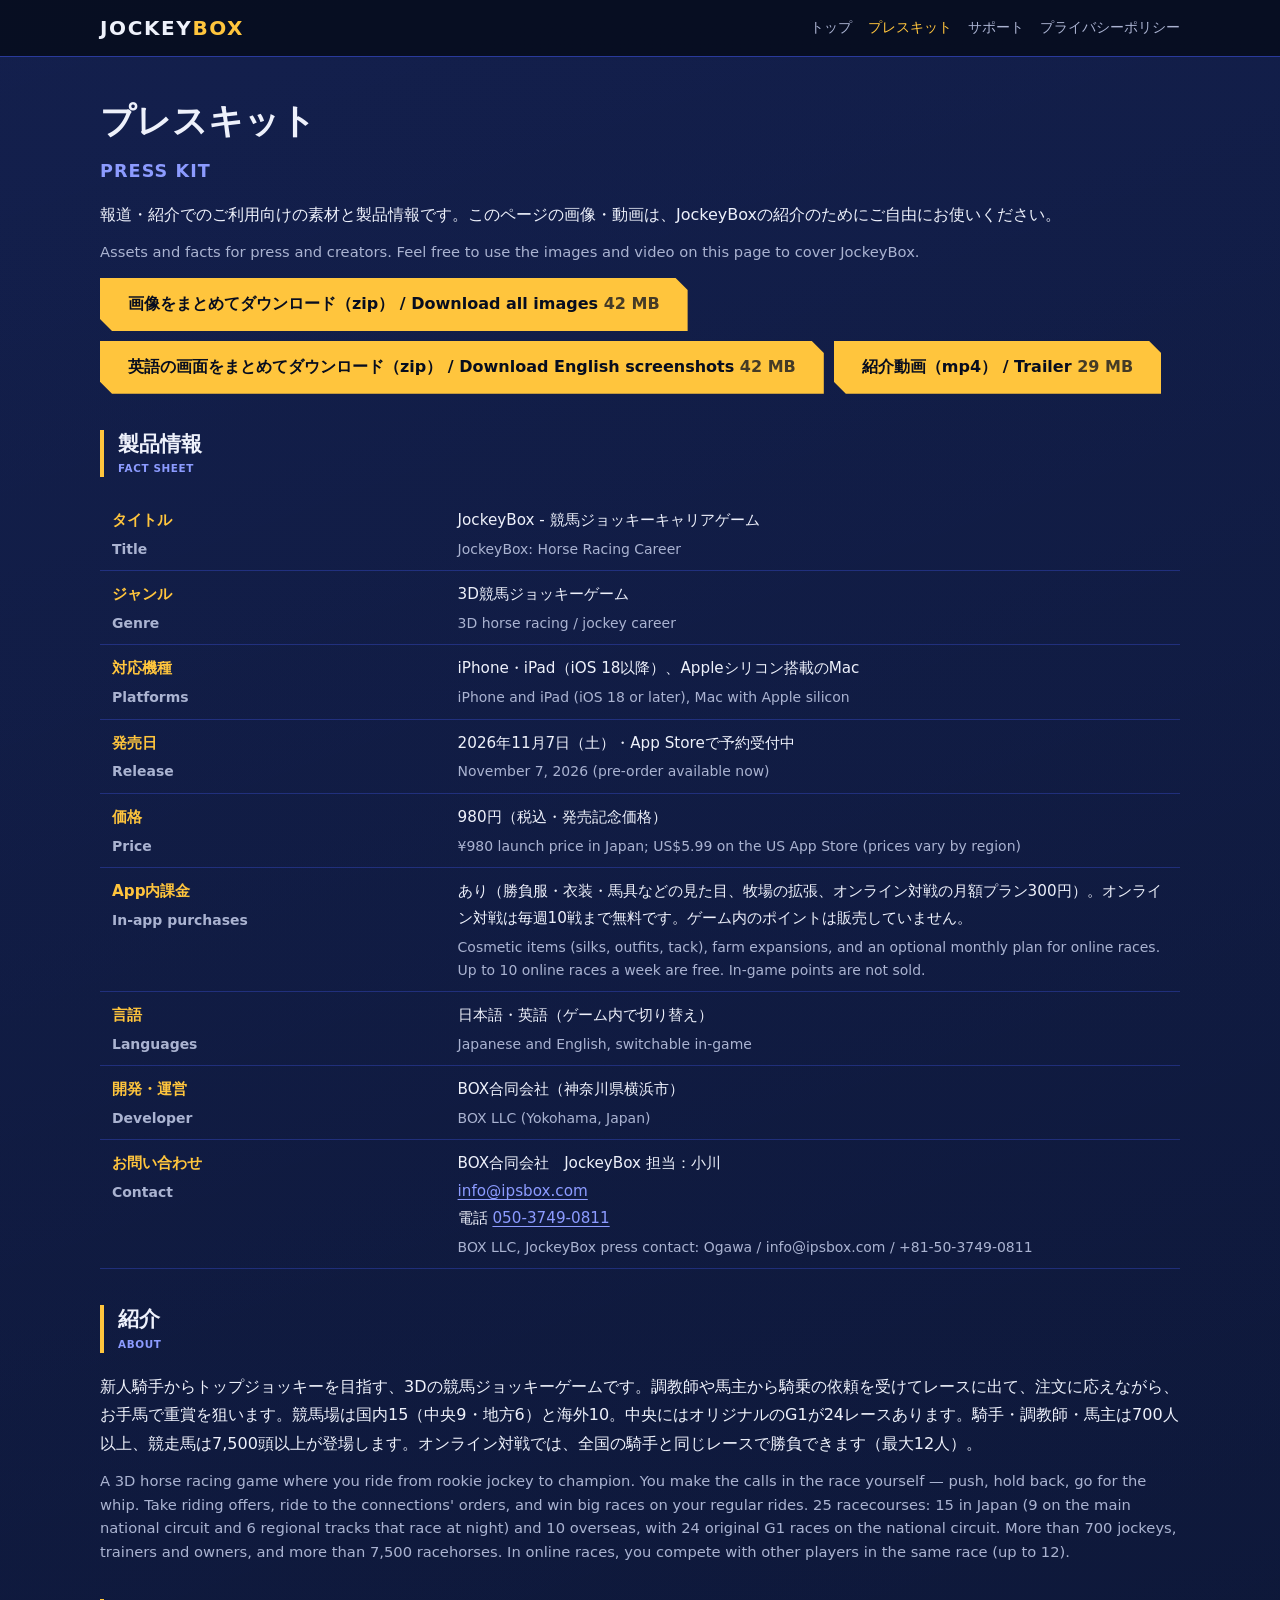
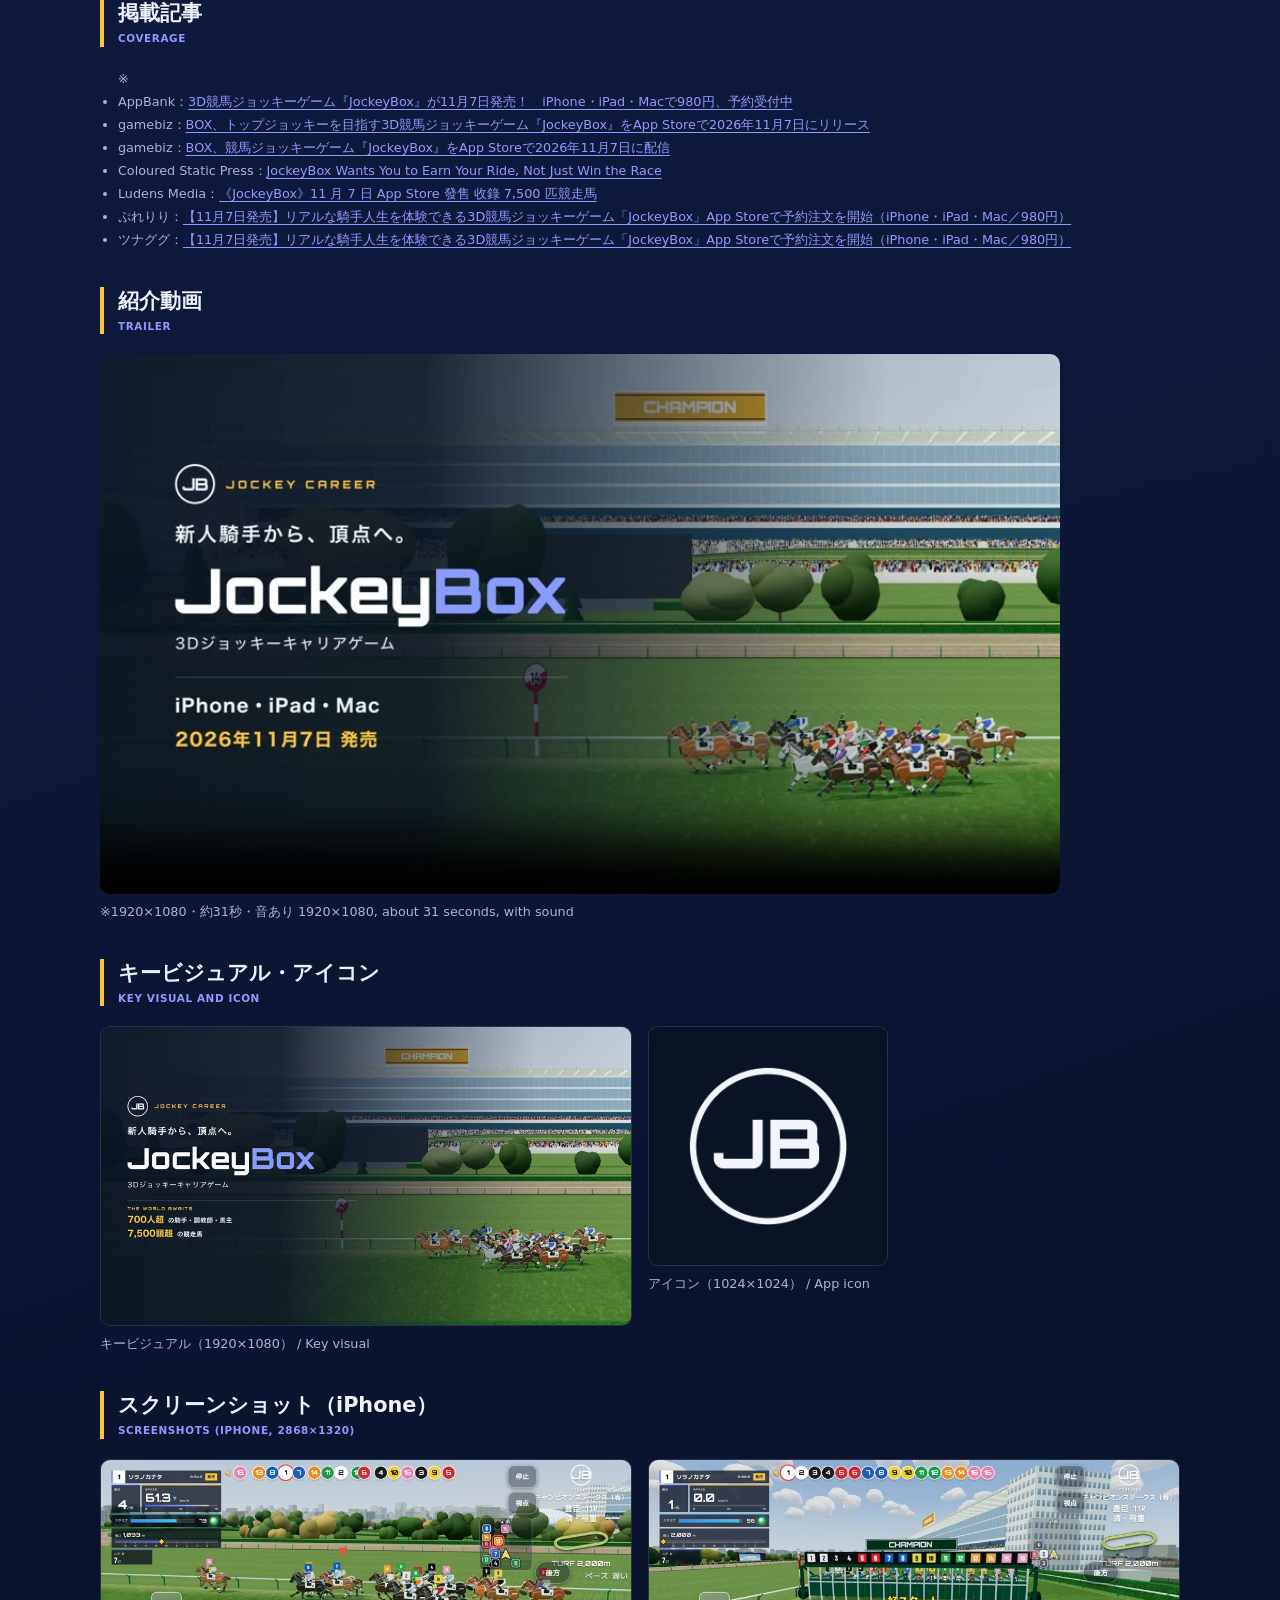
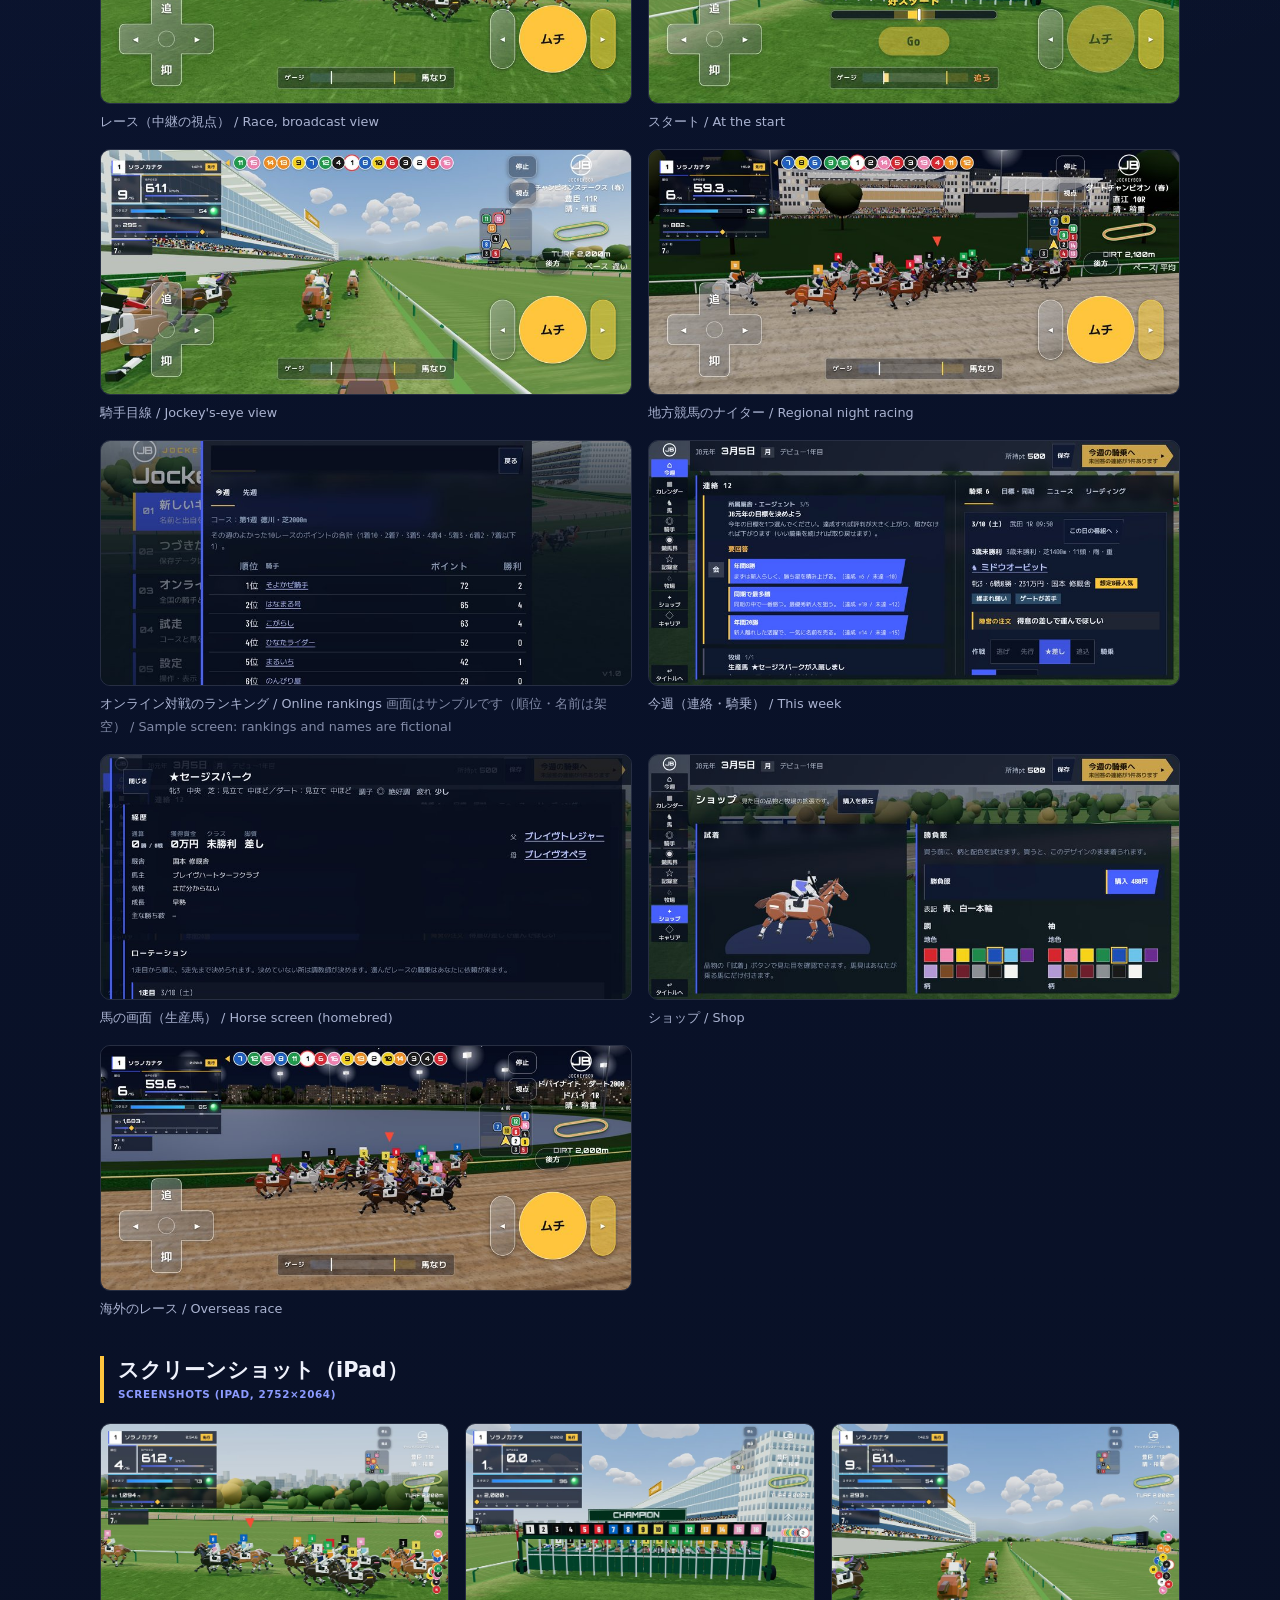
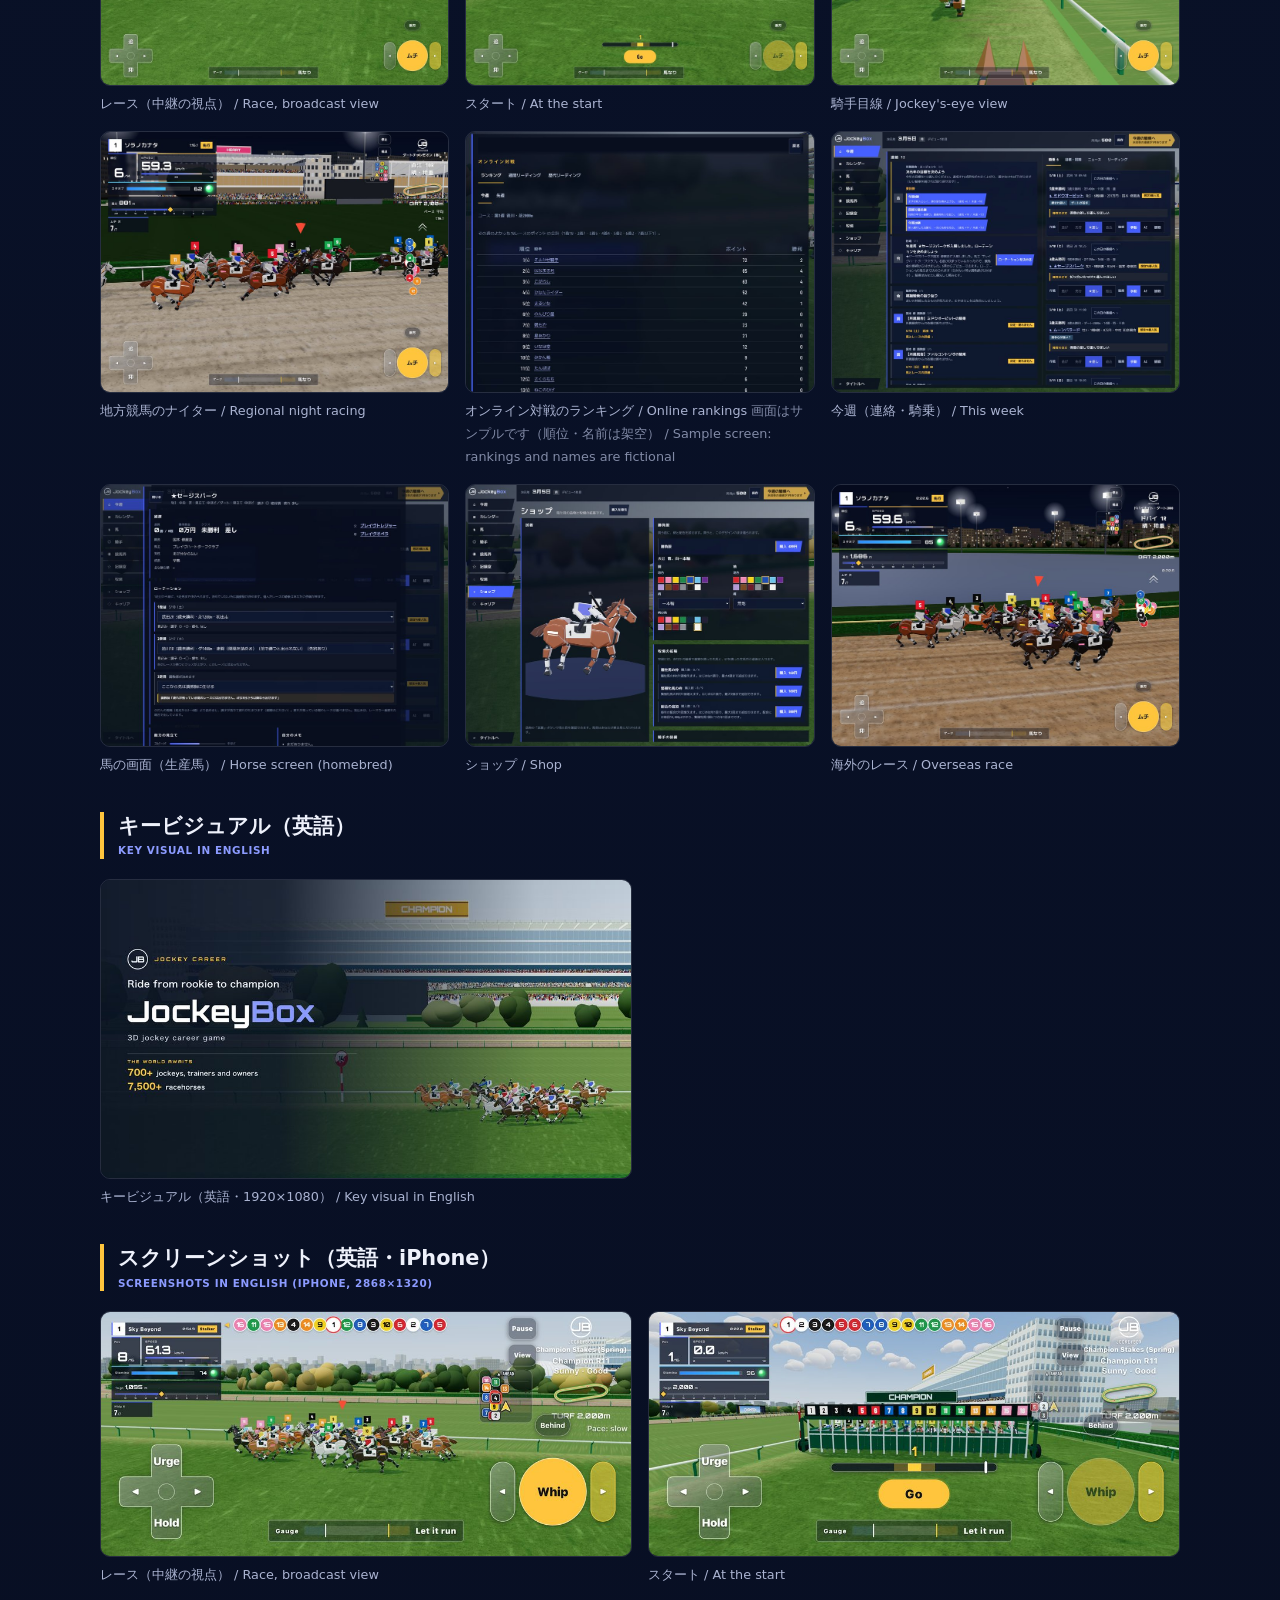
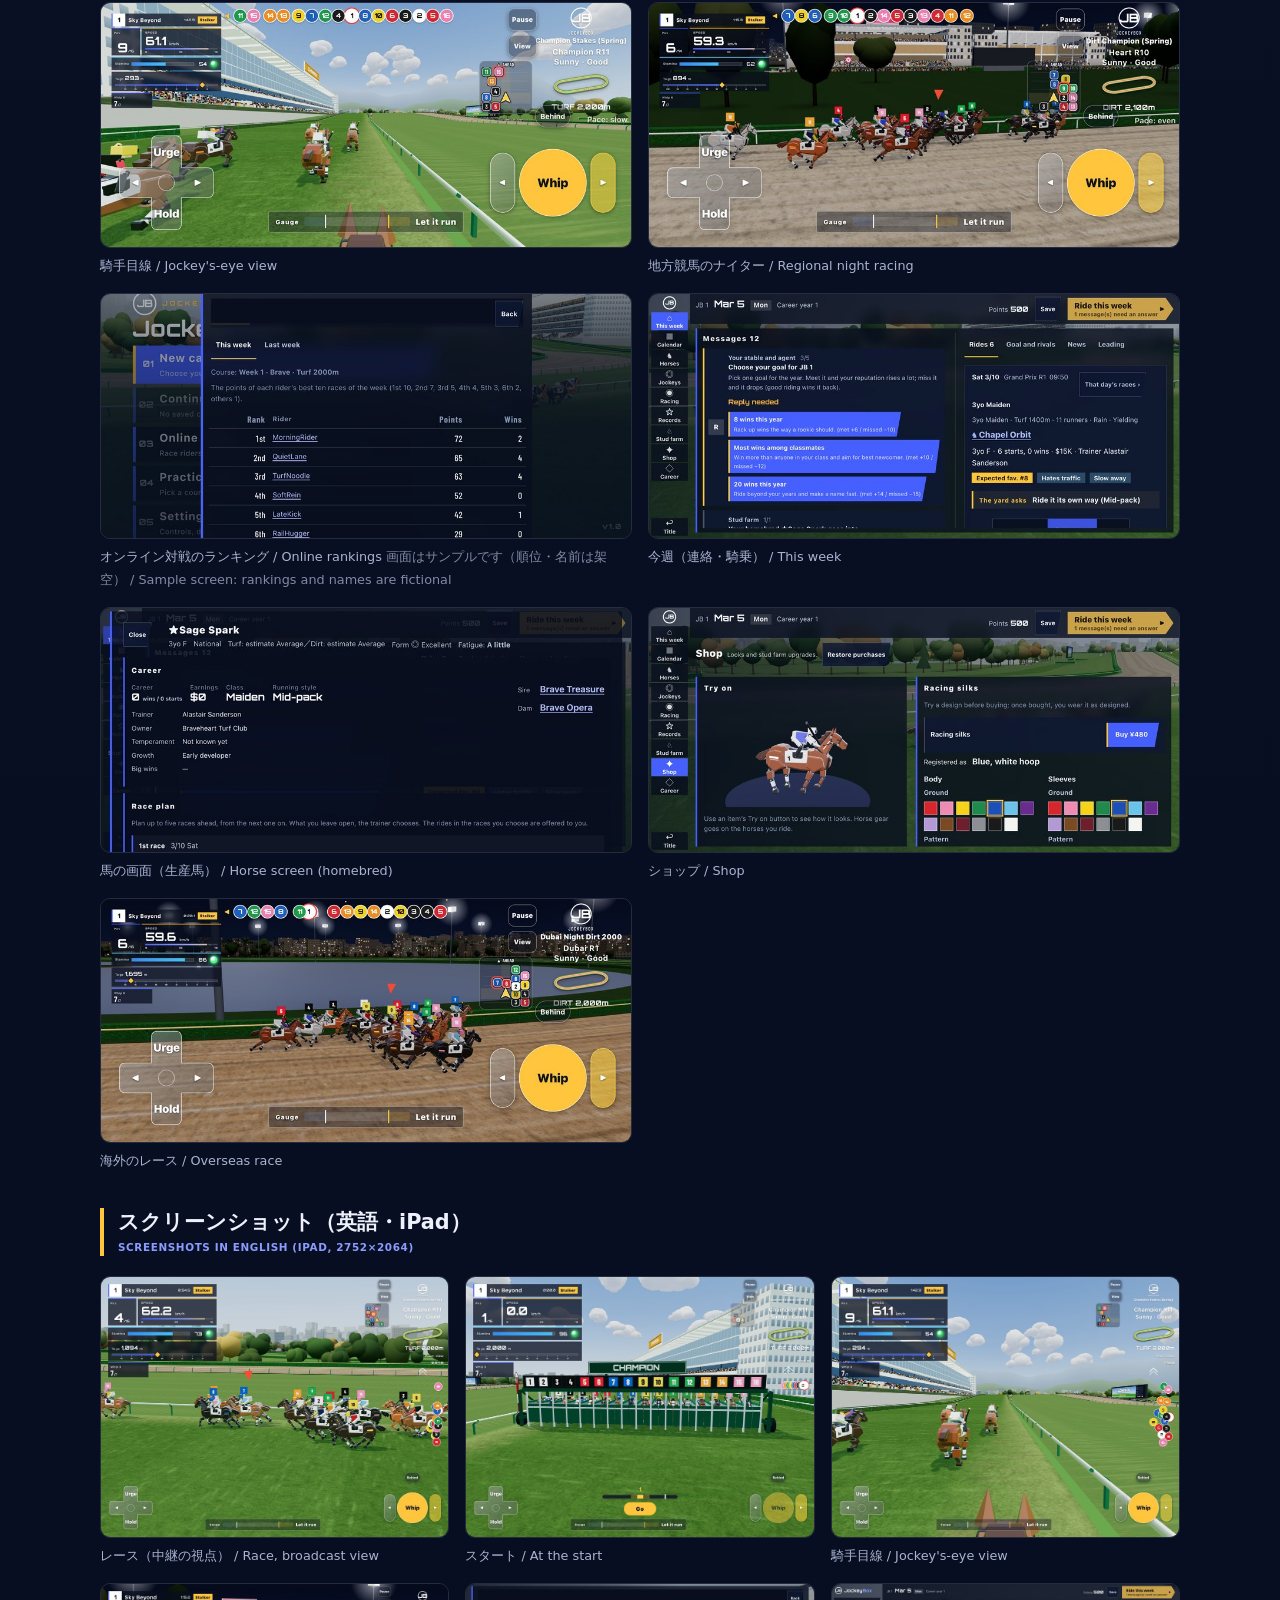
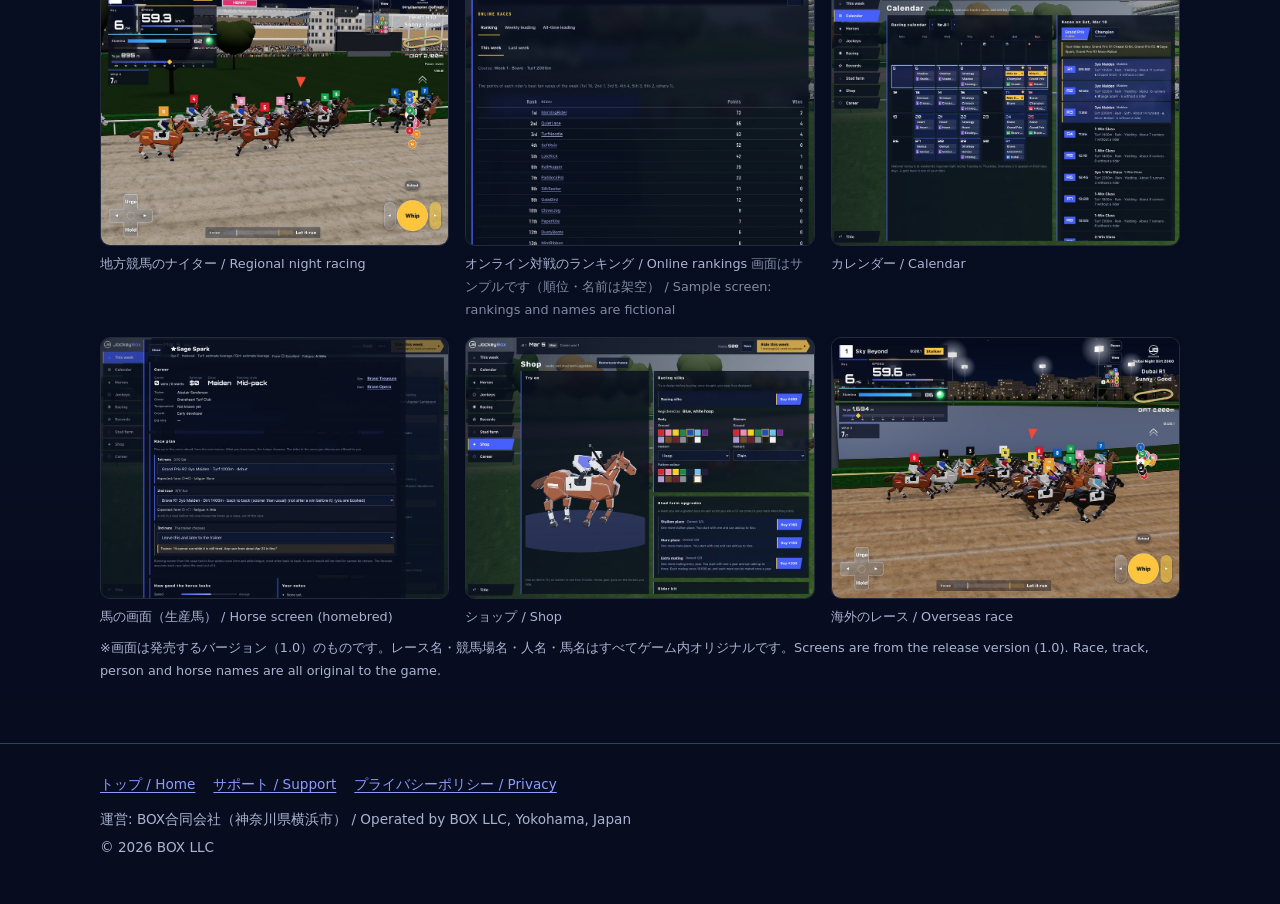
==== commit 9e989d20: "紹介動画の終わりのタイトルとポスターの背景を、キービジュアル案1の絵にする 長さと音はそのまま。YouTube の動画には触らない。  Co-Authored-By: Claude Opus 5.5 " ====
--- a/press/index.html
+++ b/press/index.html
@@ -53,7 +53,7 @@
     <div class="downloads">
       <a class="btn" href="../assets/press/jockeybox-presskit-images.zip" download>画像をまとめてダウンロード（zip） / Download all images <span class="size">42 MB</span></a>
       <a class="btn" href="../assets/press/jockeybox-presskit-images-en.zip" download>英語の画面をまとめてダウンロード（zip） / Download English screenshots <span class="size">42 MB</span></a>
-      <a class="btn" href="../assets/press/jockeybox-trailer.mp4" download>紹介動画（mp4） / Trailer <span class="size">28 MB</span></a>
+      <a class="btn" href="../assets/press/jockeybox-trailer.mp4" download>紹介動画（mp4） / Trailer <span class="size">29 MB</span></a>
     </div>
 
     <h2>製品情報<span class="en">Fact sheet</span></h2>
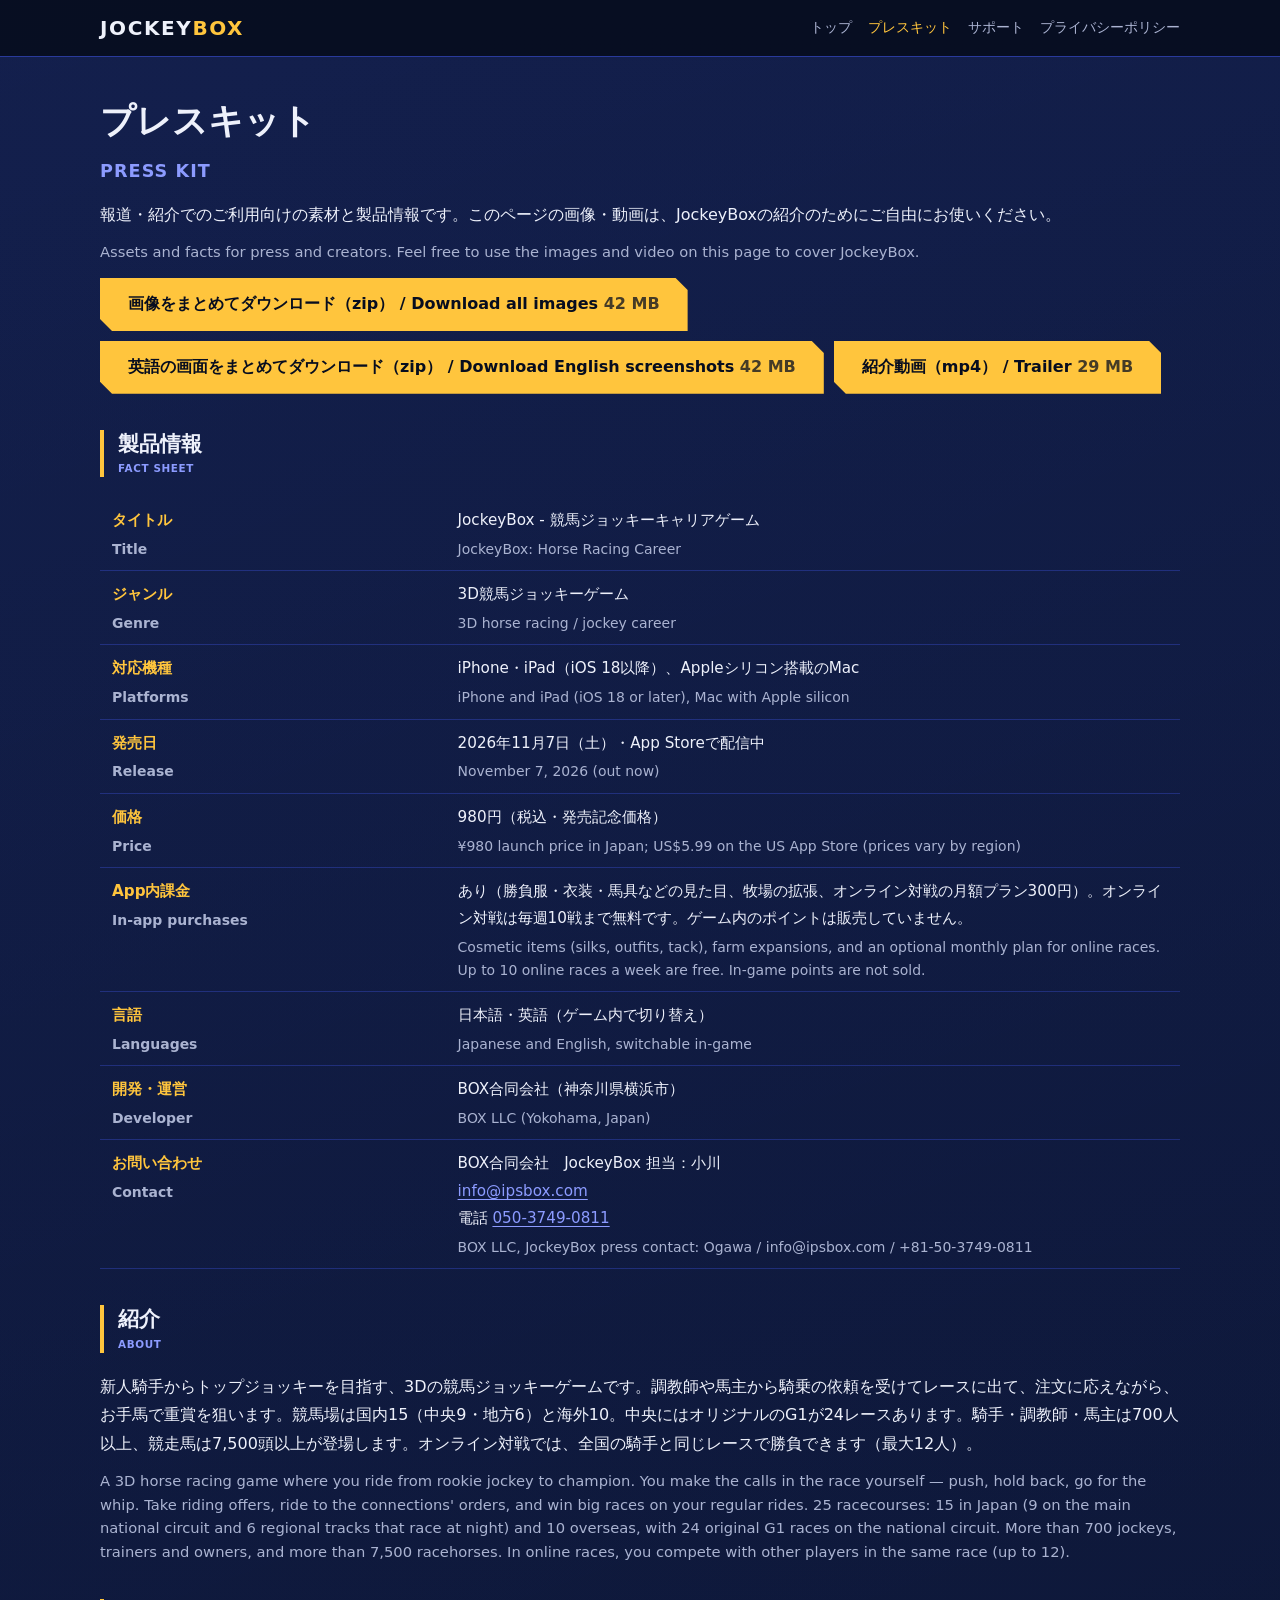
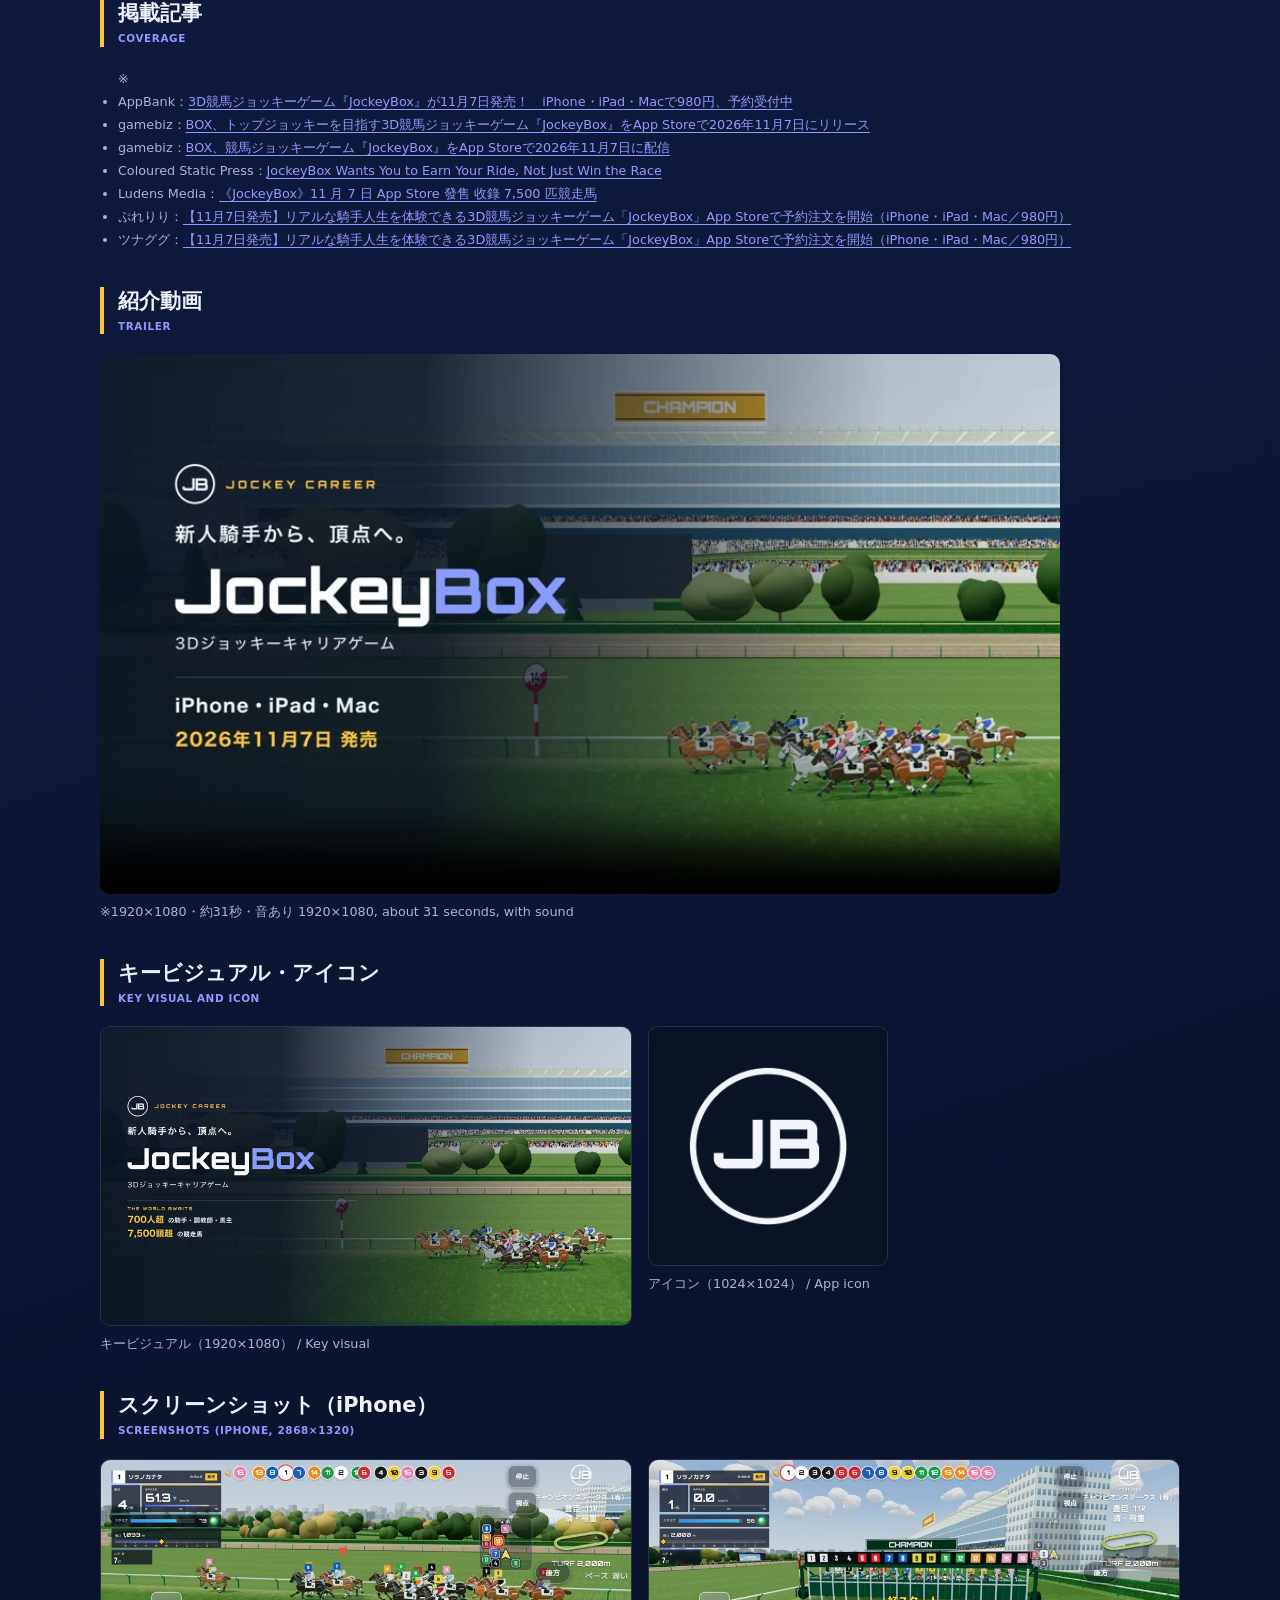
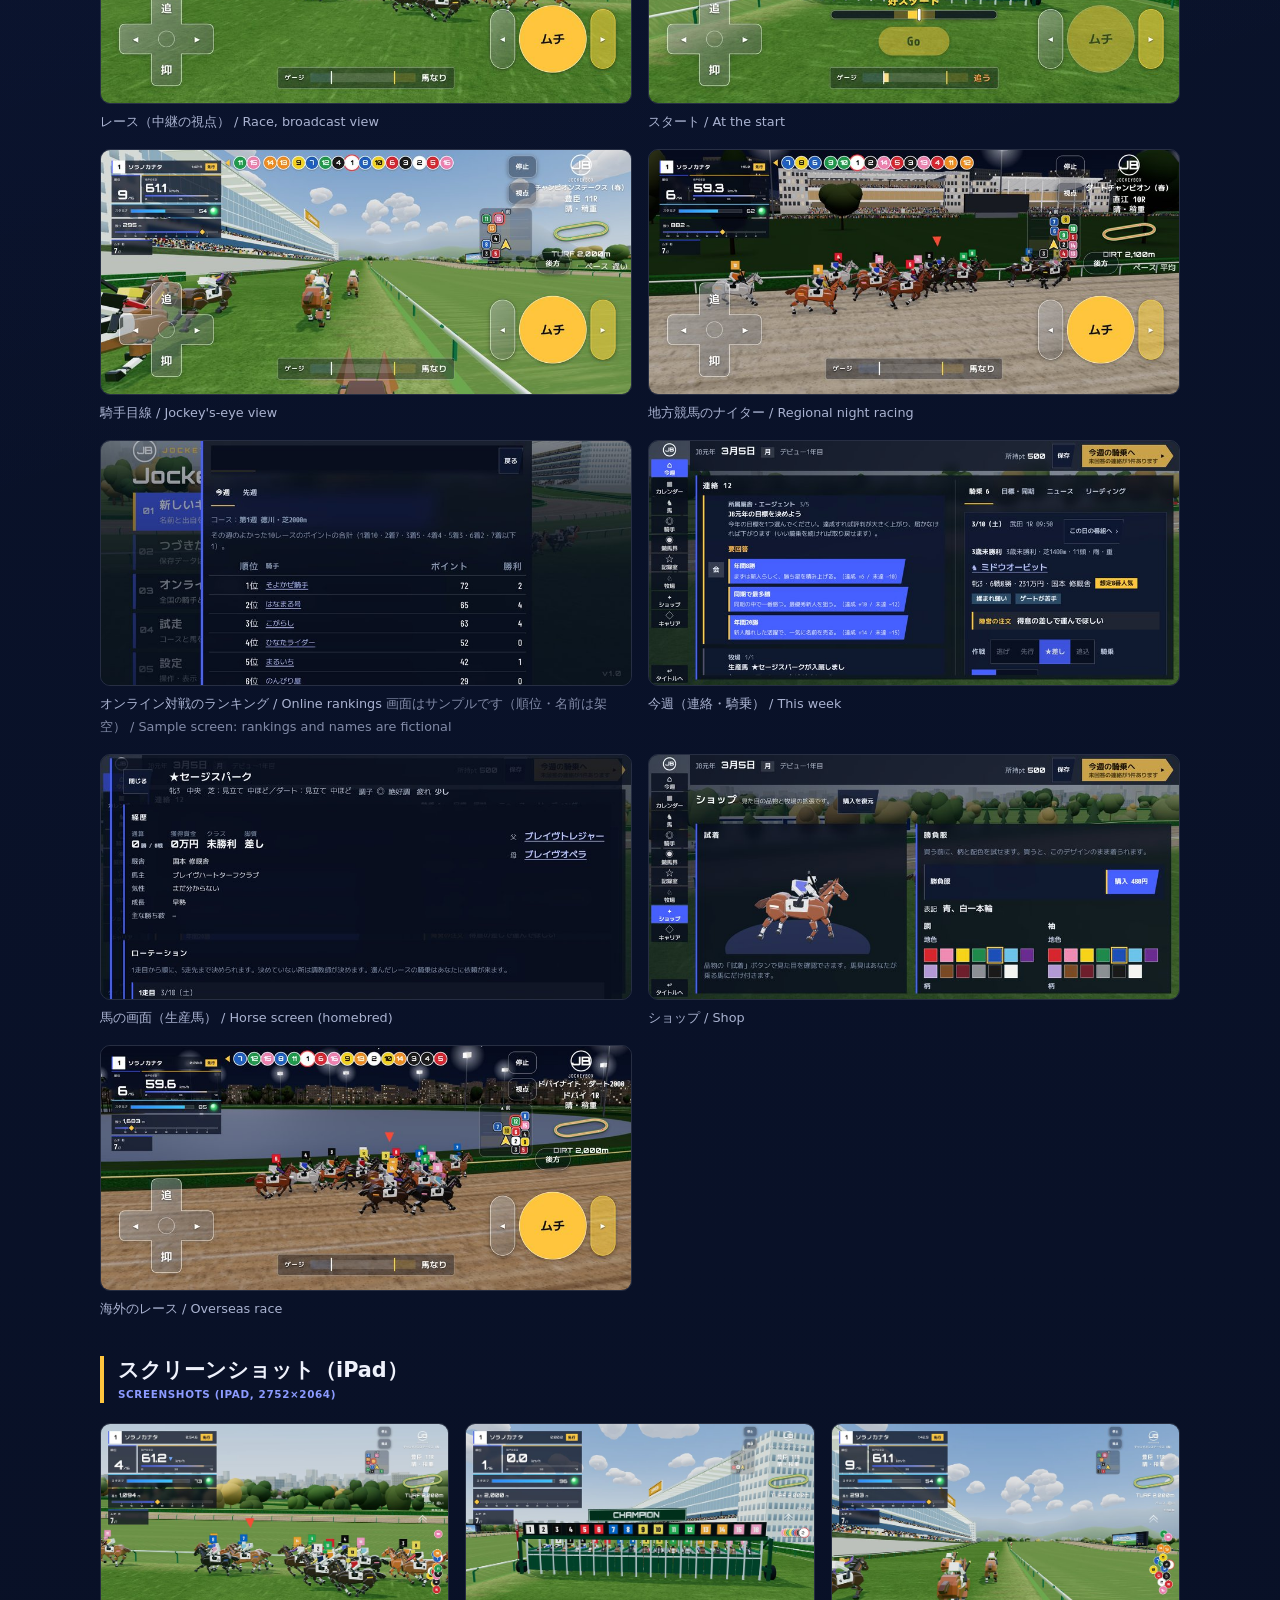
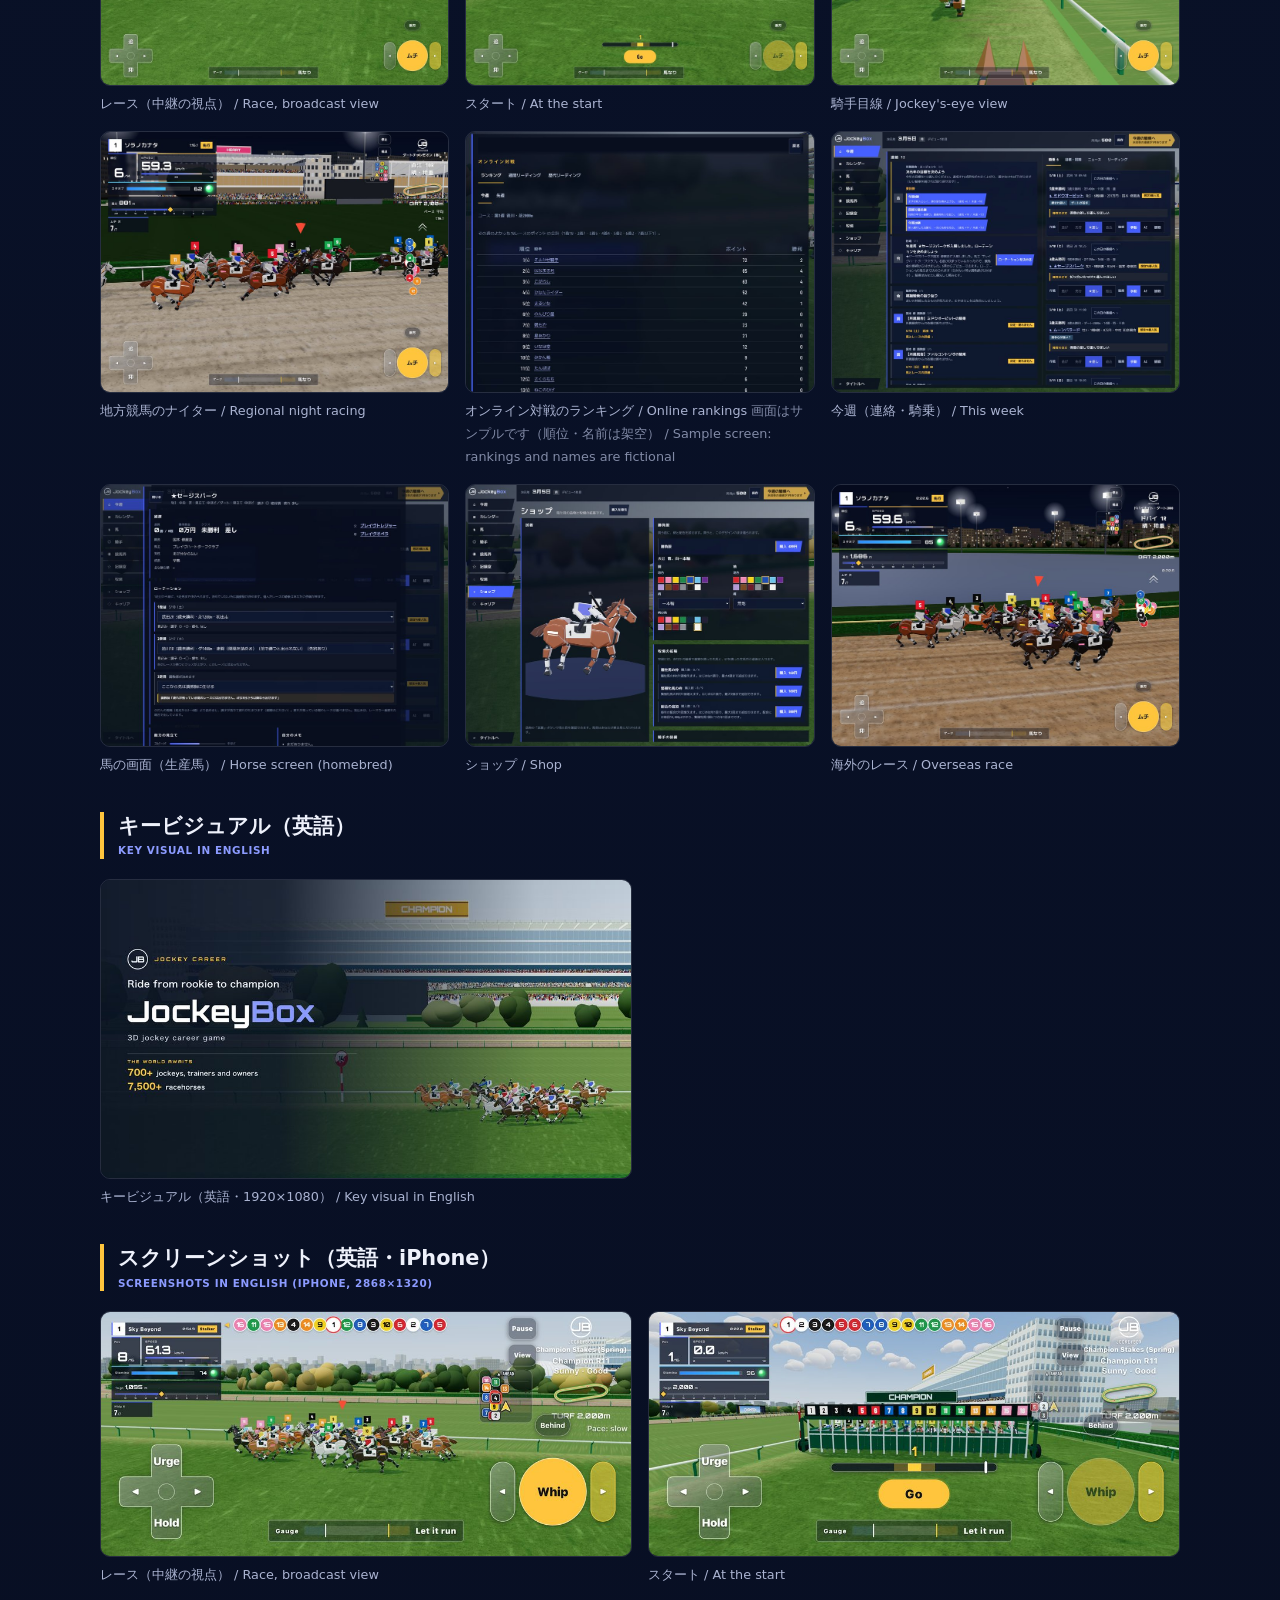
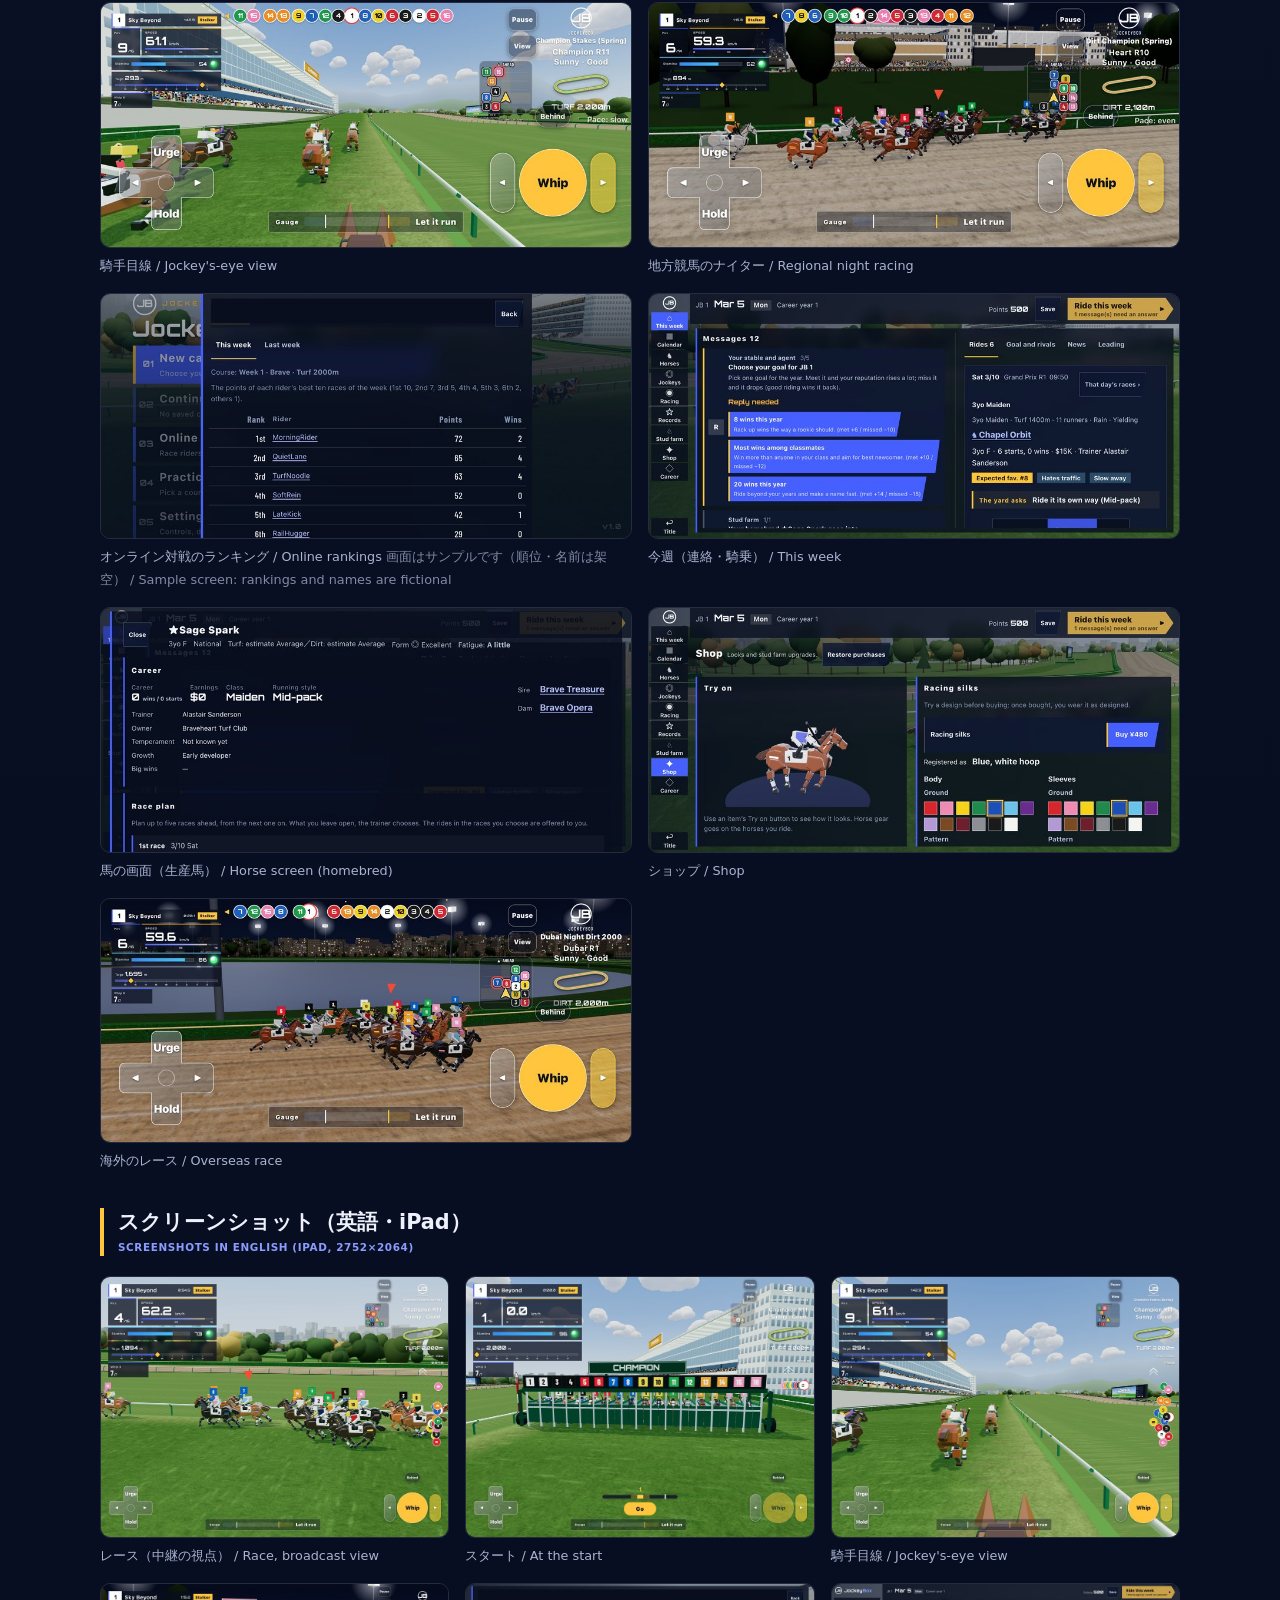
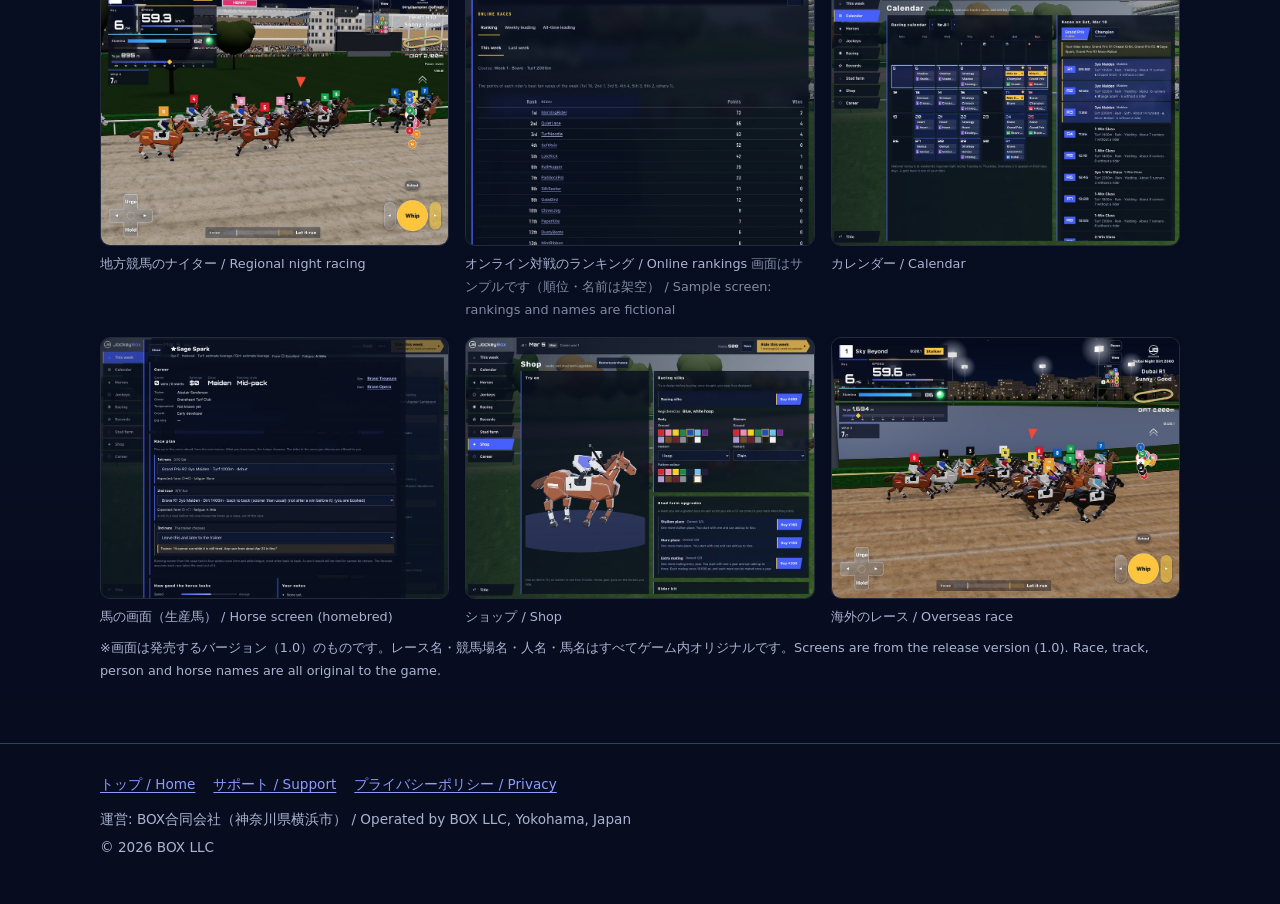
==== commit 965b0662: "Mark JockeyBox as out now on the site Co-Authored-By: Claude Opus 5.5 <noreply@anthropic.com>" ====
--- a/press/index.html
+++ b/press/index.html
@@ -63,7 +63,7 @@
           <tr><th scope="row">タイトル<span class="en" lang="en">Title</span></th><td>JockeyBox - 競馬ジョッキーキャリアゲーム<span class="en" lang="en">JockeyBox: Horse Racing Career</span></td></tr>
           <tr><th scope="row">ジャンル<span class="en" lang="en">Genre</span></th><td>3D競馬ジョッキーゲーム<span class="en" lang="en">3D horse racing / jockey career</span></td></tr>
           <tr><th scope="row">対応機種<span class="en" lang="en">Platforms</span></th><td>iPhone・iPad（iOS 18以降）、Appleシリコン搭載のMac<span class="en" lang="en">iPhone and iPad (iOS 18 or later), Mac with Apple silicon</span></td></tr>
-          <tr><th scope="row">発売日<span class="en" lang="en">Release</span></th><td>2026年11月7日（土）・App Storeで予約受付中<span class="en" lang="en">November 7, 2026 (pre-order available now)</span></td></tr>
+          <tr><th scope="row">発売日<span class="en" lang="en">Release</span></th><td>2026年11月7日（土）・App Storeで配信中<span class="en" lang="en">November 7, 2026 (out now)</span></td></tr>
           <tr><th scope="row">価格<span class="en" lang="en">Price</span></th><td>980円（税込・発売記念価格）<span class="en" lang="en">¥980 launch price in Japan; US$5.99 on the US App Store (prices vary by region)</span></td></tr>
           <tr><th scope="row">App内課金<span class="en" lang="en">In-app purchases</span></th><td>あり（勝負服・衣装・馬具などの見た目、牧場の拡張、オンライン対戦の月額プラン300円）。オンライン対戦は毎週10戦まで無料です。ゲーム内のポイントは販売していません。<span class="en" lang="en">Cosmetic items (silks, outfits, tack), farm expansions, and an optional monthly plan for online races. Up to 10 online races a week are free. In-game points are not sold.</span></td></tr>
           <tr><th scope="row">言語<span class="en" lang="en">Languages</span></th><td>日本語・英語（ゲーム内で切り替え）<span class="en" lang="en">Japanese and English, switchable in-game</span></td></tr>
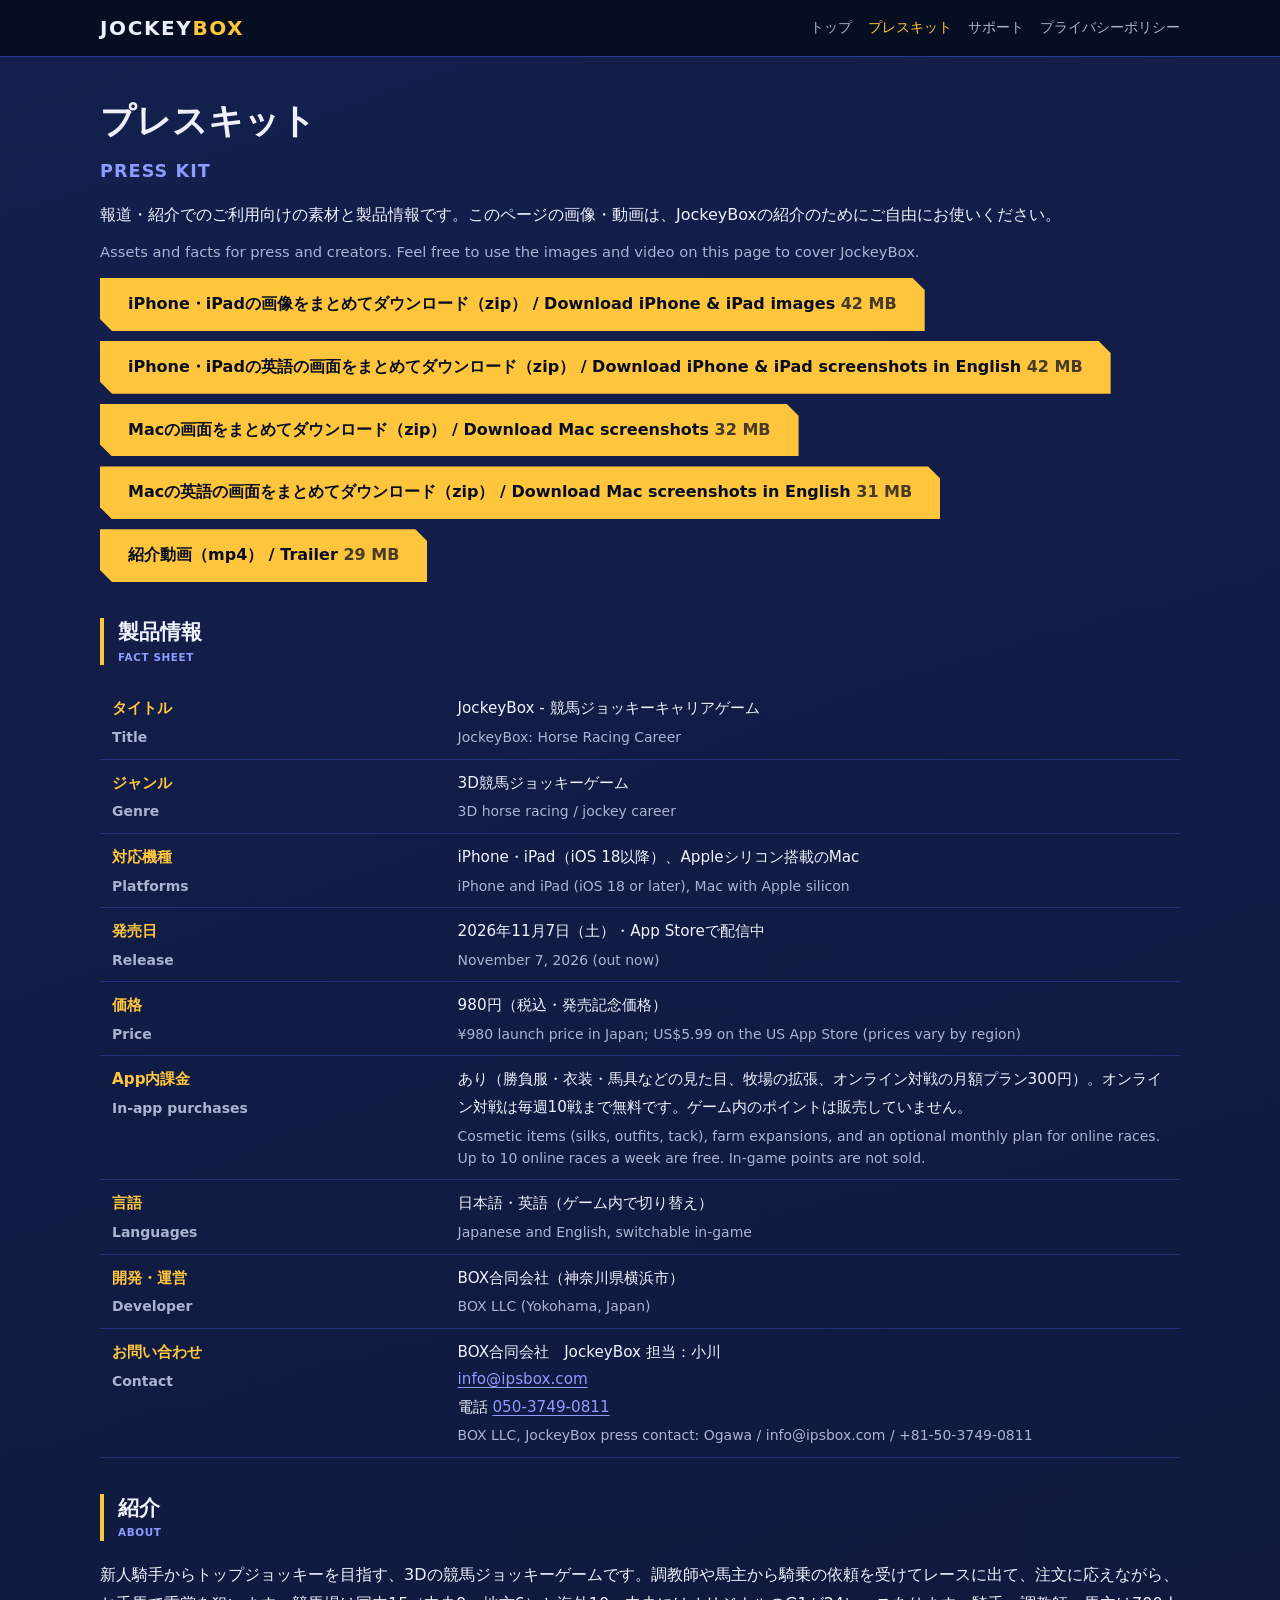
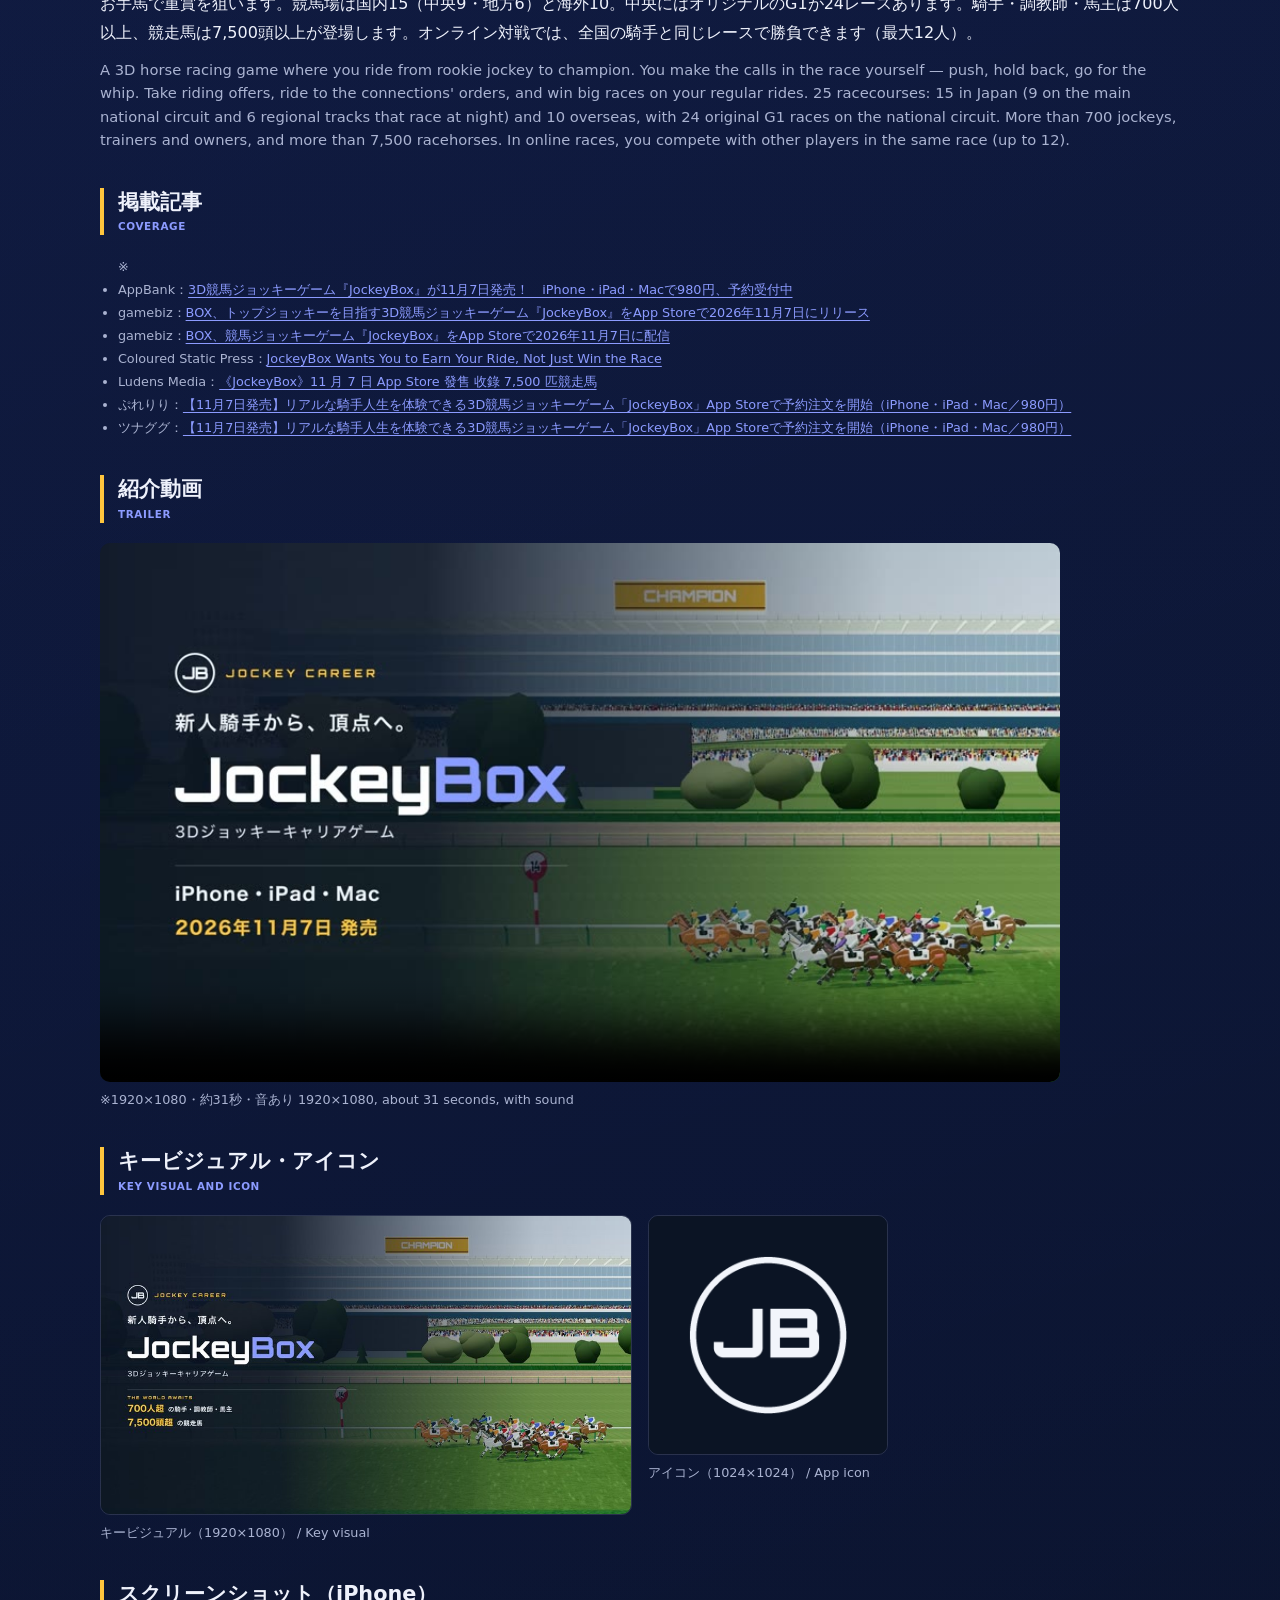
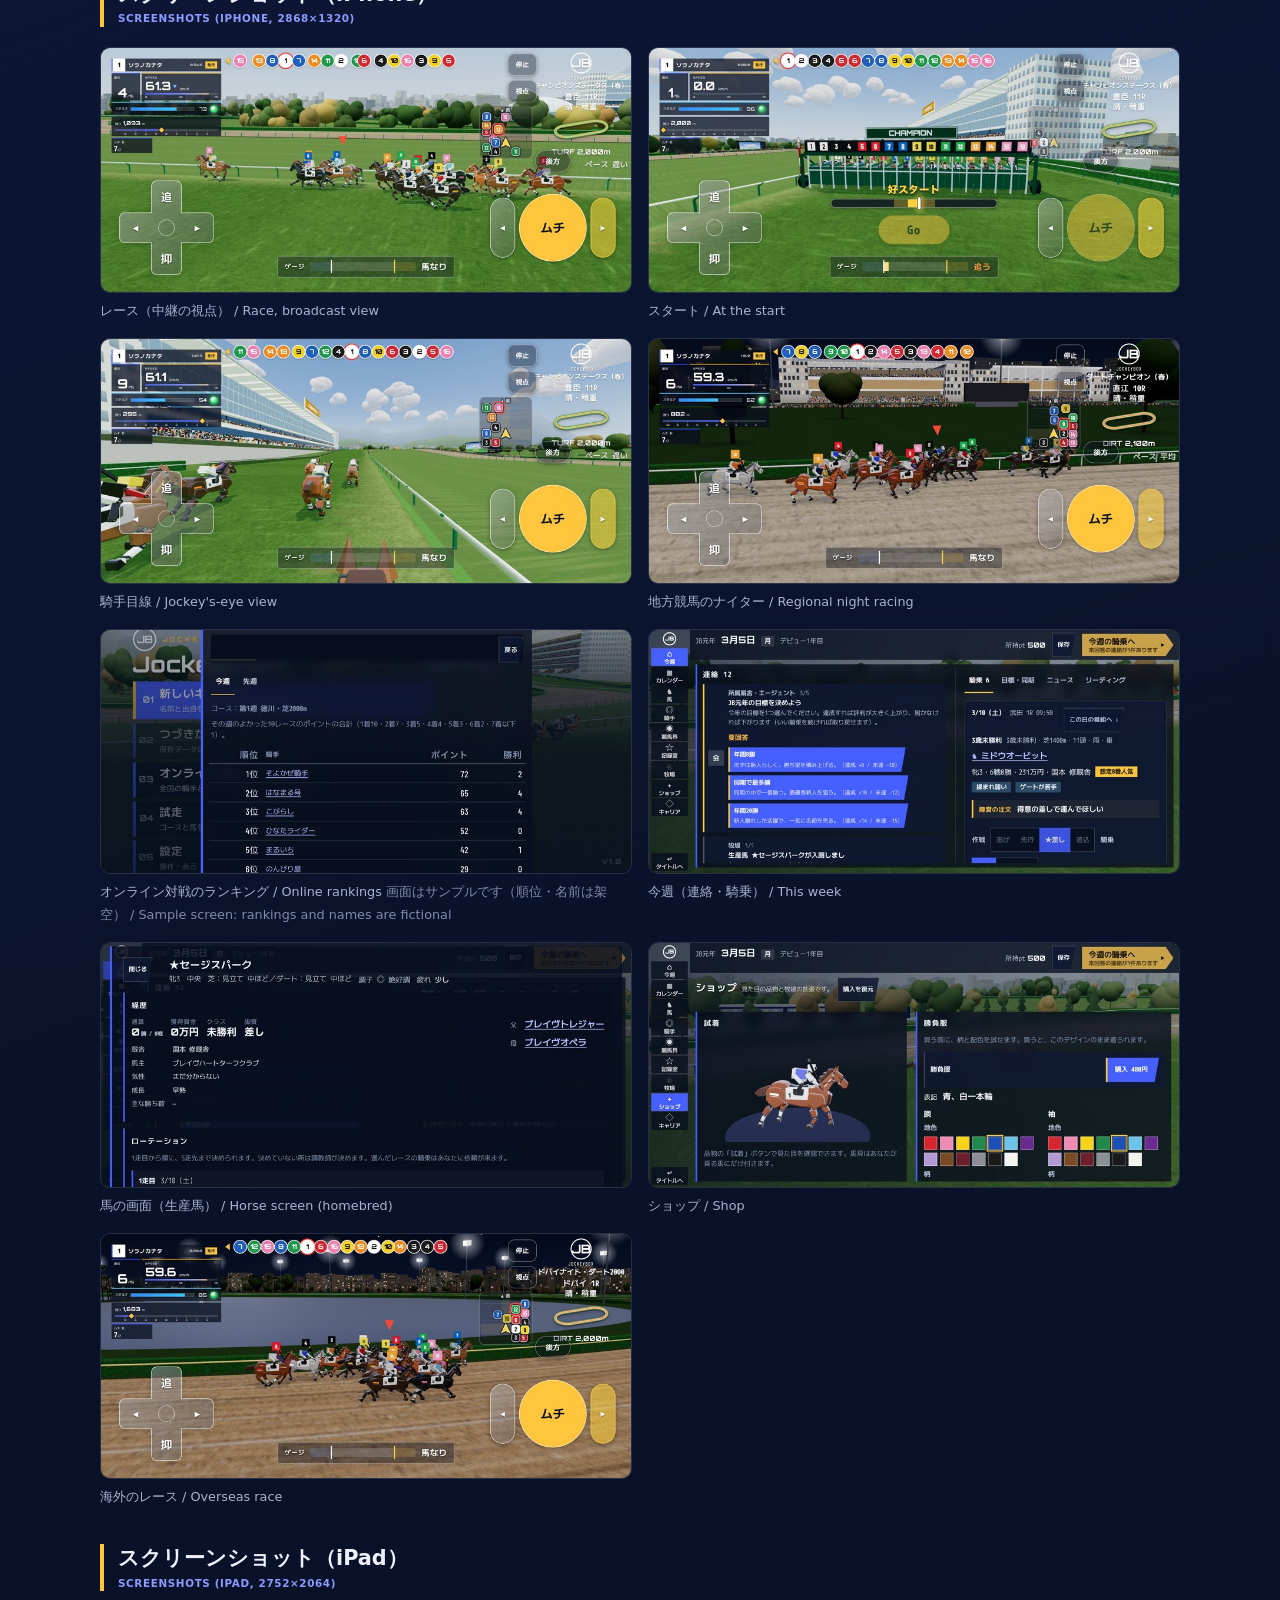
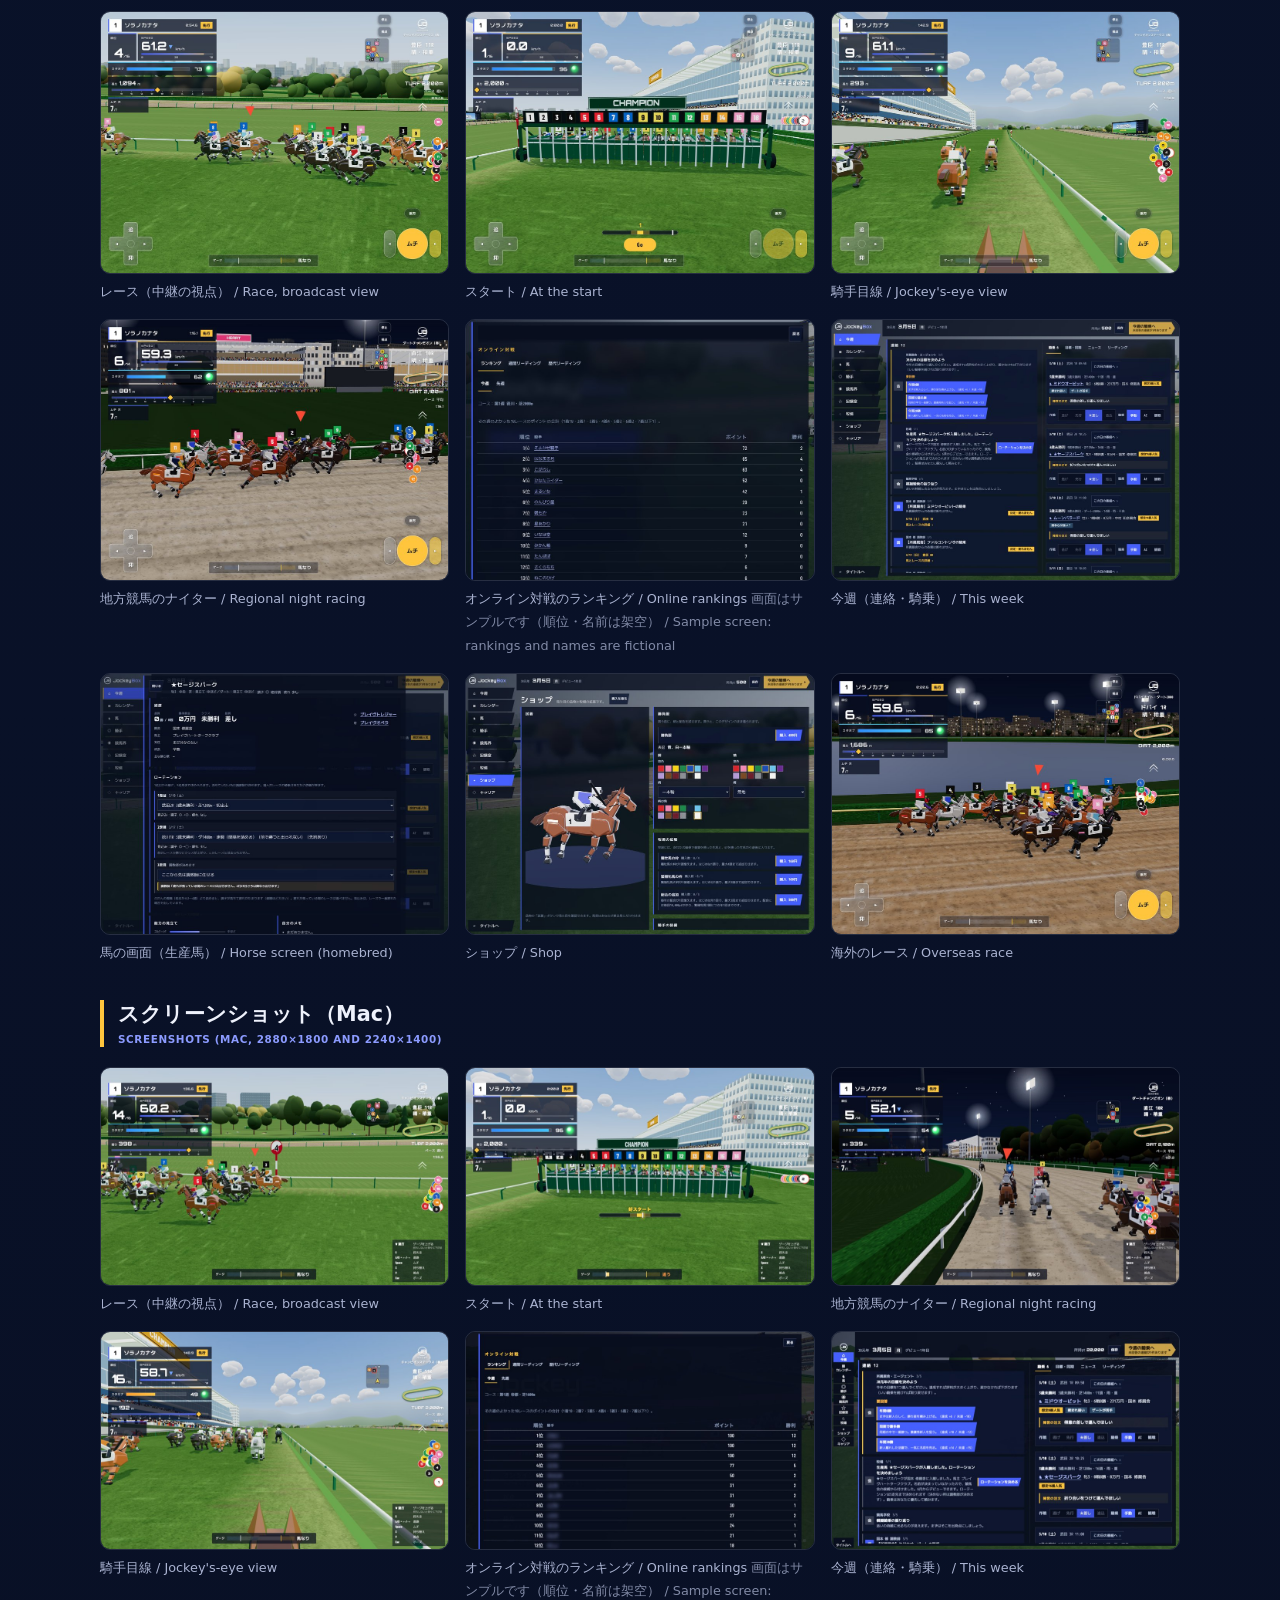
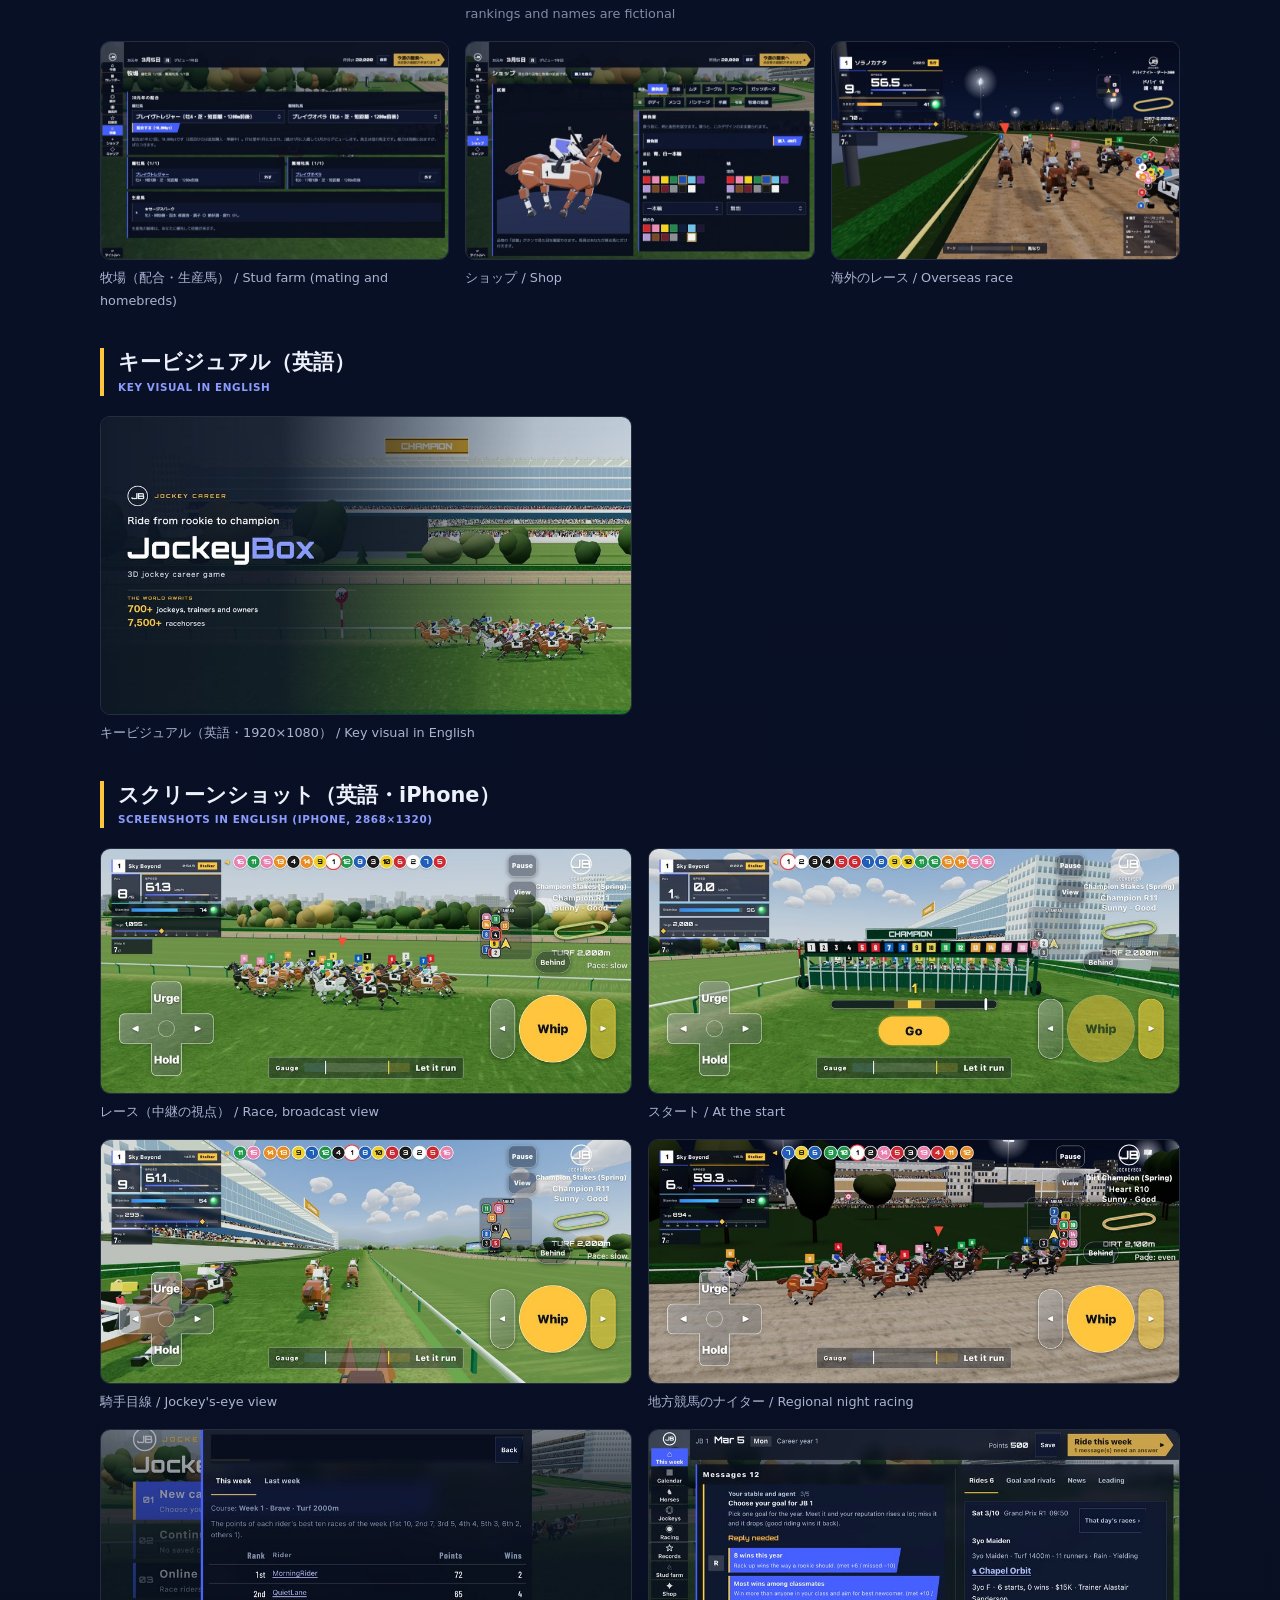
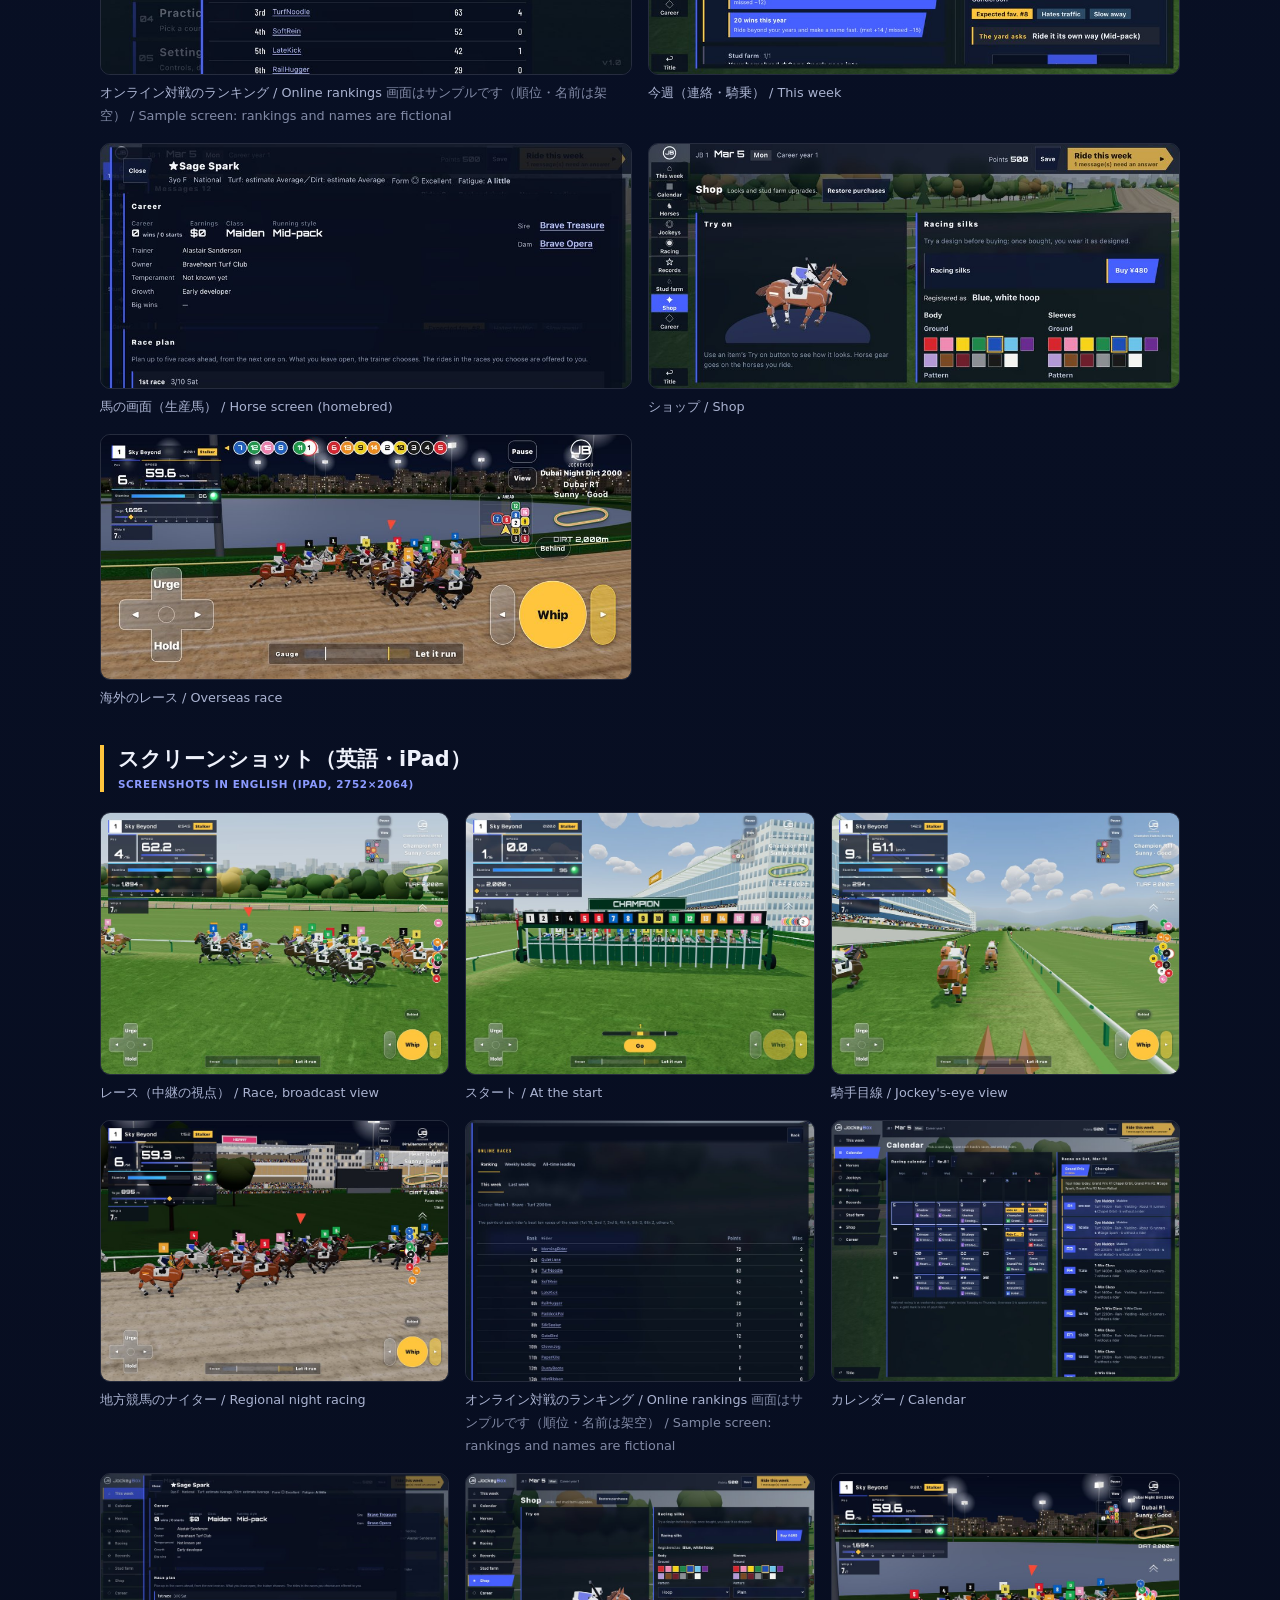
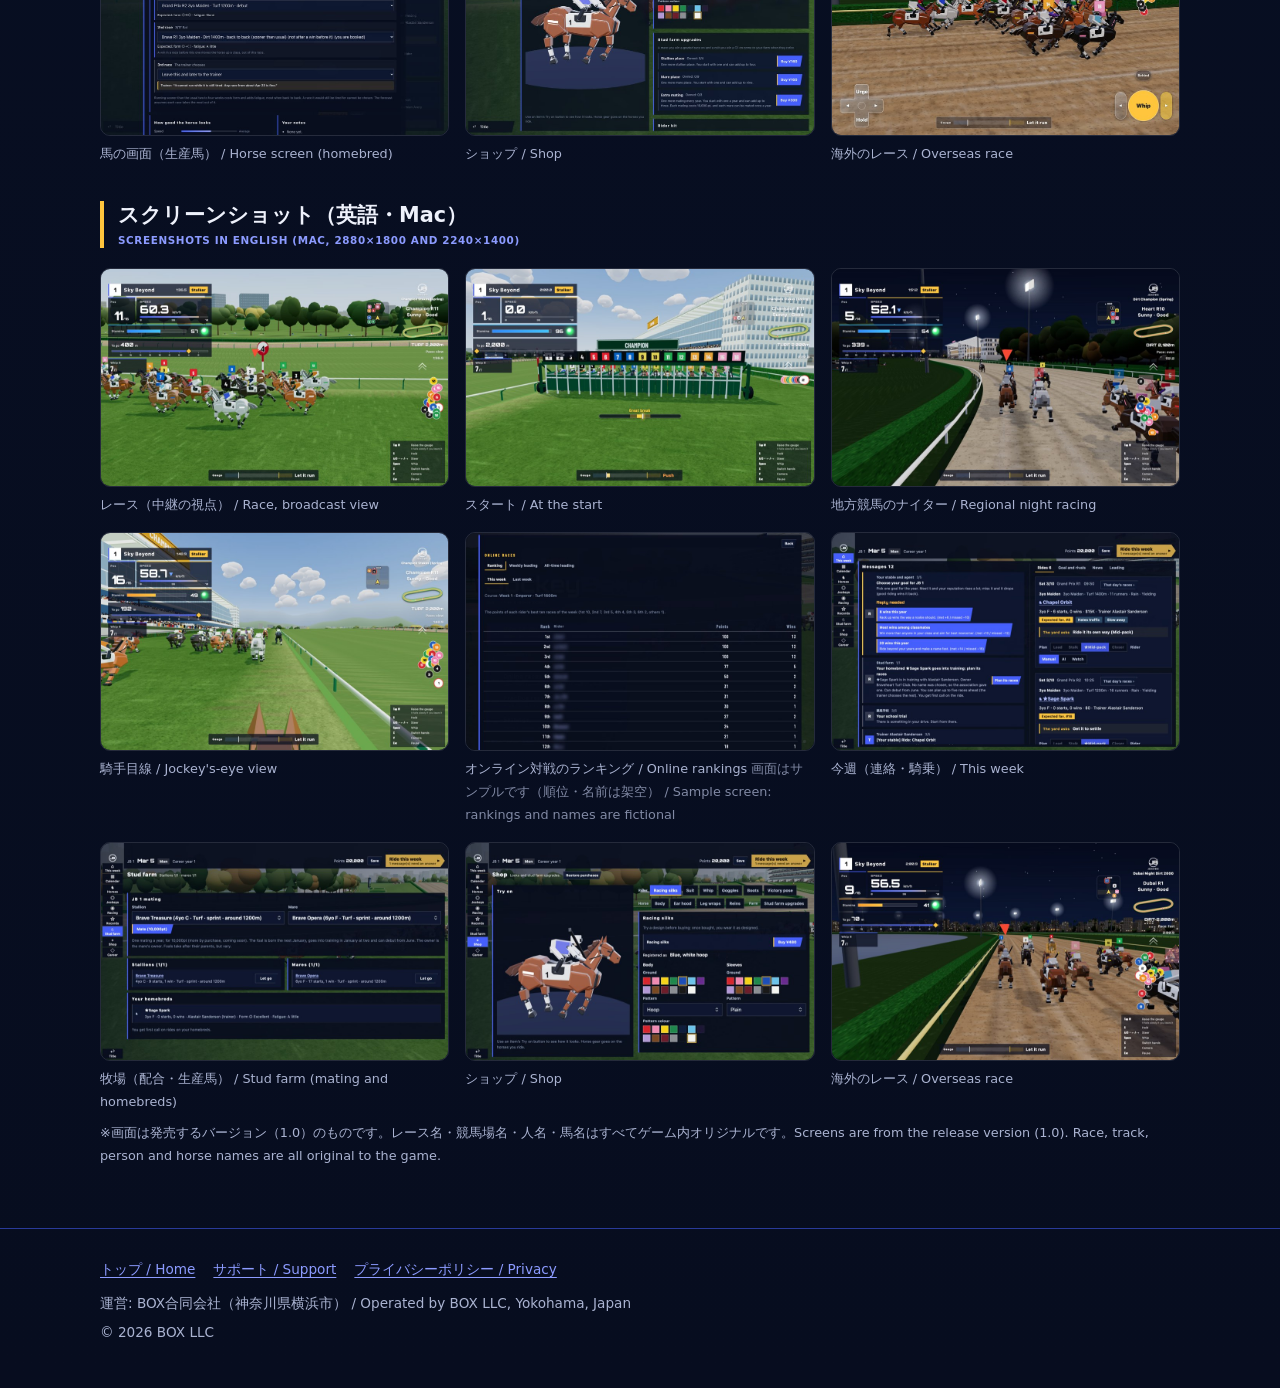
==== commit 4e92c875: "プレスキットに Mac のスクリーンショットを足す（日本語・英語の各9枚、小川さんの OK 2026-11-08 13:0x） - 見出しなしの元の画面（App Store の Mac の画像と同じ場" ====
--- a/press/index.html
+++ b/press/index.html
@@ -51,8 +51,10 @@
     <p class="en" lang="en">Assets and facts for press and creators. Feel free to use the images and video on this page to cover JockeyBox.</p>
 
     <div class="downloads">
-      <a class="btn" href="../assets/press/jockeybox-presskit-images.zip" download>画像をまとめてダウンロード（zip） / Download all images <span class="size">42 MB</span></a>
-      <a class="btn" href="../assets/press/jockeybox-presskit-images-en.zip" download>英語の画面をまとめてダウンロード（zip） / Download English screenshots <span class="size">42 MB</span></a>
+      <a class="btn" href="../assets/press/jockeybox-presskit-images.zip" download>iPhone・iPadの画像をまとめてダウンロード（zip） / Download iPhone &amp; iPad images <span class="size">42 MB</span></a>
+      <a class="btn" href="../assets/press/jockeybox-presskit-images-en.zip" download>iPhone・iPadの英語の画面をまとめてダウンロード（zip） / Download iPhone &amp; iPad screenshots in English <span class="size">42 MB</span></a>
+      <a class="btn" href="../assets/press/jockeybox-presskit-images-mac.zip" download>Macの画面をまとめてダウンロード（zip） / Download Mac screenshots <span class="size">32 MB</span></a>
+      <a class="btn" href="../assets/press/jockeybox-presskit-images-mac-en.zip" download>Macの英語の画面をまとめてダウンロード（zip） / Download Mac screenshots in English <span class="size">31 MB</span></a>
       <a class="btn" href="../assets/press/jockeybox-trailer.mp4" download>紹介動画（mp4） / Trailer <span class="size">29 MB</span></a>
     </div>
 
@@ -124,6 +126,19 @@
       <figure><a class="thumb" href="../assets/press/ipad/09-overseas.png"><img src="../assets/press/thumbs/ipad-09-overseas.jpg" alt="海外のレース" loading="lazy" width="900" height="675"></a><figcaption>海外のレース / Overseas race</figcaption></figure>
     </div>
 
+    <h2>スクリーンショット（Mac）<span class="en">Screenshots (Mac, 2880×1800 and 2240×1400)</span></h2>
+    <div class="kit-grid three">
+      <figure><a class="thumb" href="../assets/press/mac/01-g1-straight.png"><img src="../assets/press/thumbs/mac-01-g1-straight.jpg" alt="レース（中継の視点）" loading="lazy" width="900" height="562"></a><figcaption>レース（中継の視点） / Race, broadcast view</figcaption></figure>
+      <figure><a class="thumb" href="../assets/press/mac/02-start.png"><img src="../assets/press/thumbs/mac-02-start.jpg" alt="スタート" loading="lazy" width="900" height="562"></a><figcaption>スタート / At the start</figcaption></figure>
+      <figure><a class="thumb" href="../assets/press/mac/03-night.png"><img src="../assets/press/thumbs/mac-03-night.jpg" alt="地方競馬のナイター" loading="lazy" width="900" height="562"></a><figcaption>地方競馬のナイター / Regional night racing</figcaption></figure>
+      <figure><a class="thumb" href="../assets/press/mac/04-jockey.png"><img src="../assets/press/thumbs/mac-04-jockey.jpg" alt="騎手目線" loading="lazy" width="900" height="562"></a><figcaption>騎手目線 / Jockey's-eye view</figcaption></figure>
+      <figure><a class="thumb" href="../assets/press/mac/05-online.png"><img src="../assets/press/thumbs/mac-05-online.jpg" alt="オンライン対戦のランキング（サンプル）" loading="lazy" width="900" height="562"></a><figcaption>オンライン対戦のランキング / Online rankings <span class="size">画面はサンプルです（順位・名前は架空） / Sample screen: rankings and names are fictional</span></figcaption></figure>
+      <figure><a class="thumb" href="../assets/press/mac/06-home.png"><img src="../assets/press/thumbs/mac-06-home.jpg" alt="今週（連絡・騎乗）" loading="lazy" width="900" height="562"></a><figcaption>今週（連絡・騎乗） / This week</figcaption></figure>
+      <figure><a class="thumb" href="../assets/press/mac/07-homebred.png"><img src="../assets/press/thumbs/mac-07-homebred.jpg" alt="牧場（配合・生産馬）" loading="lazy" width="900" height="562"></a><figcaption>牧場（配合・生産馬） / Stud farm (mating and homebreds)</figcaption></figure>
+      <figure><a class="thumb" href="../assets/press/mac/08-shop.png"><img src="../assets/press/thumbs/mac-08-shop.jpg" alt="ショップ" loading="lazy" width="900" height="562"></a><figcaption>ショップ / Shop</figcaption></figure>
+      <figure><a class="thumb" href="../assets/press/mac/09-abroad.png"><img src="../assets/press/thumbs/mac-09-abroad.jpg" alt="海外のレース" loading="lazy" width="900" height="562"></a><figcaption>海外のレース / Overseas race</figcaption></figure>
+    </div>
+
     <h2>キービジュアル（英語）<span class="en">Key visual in English</span></h2>
     <div class="kit-grid">
       <figure><a class="thumb" href="../assets/press/en/key-visual.png"><img src="../assets/press/thumbs/en-key-visual.jpg" alt="JockeyBox key visual in English" loading="lazy" width="900" height="506"></a><figcaption>キービジュアル（英語・1920×1080） / Key visual in English</figcaption></figure>
@@ -153,6 +168,19 @@
       <figure><a class="thumb" href="../assets/press/en/ipad/07-homebred.png"><img src="../assets/press/thumbs/en-ipad-07-homebred.jpg" alt="Horse screen (homebred)" loading="lazy" width="900" height="675"></a><figcaption>馬の画面（生産馬） / Horse screen (homebred)</figcaption></figure>
       <figure><a class="thumb" href="../assets/press/en/ipad/08-shop.png"><img src="../assets/press/thumbs/en-ipad-08-shop.jpg" alt="Shop" loading="lazy" width="900" height="675"></a><figcaption>ショップ / Shop</figcaption></figure>
       <figure><a class="thumb" href="../assets/press/en/ipad/09-overseas.png"><img src="../assets/press/thumbs/en-ipad-09-overseas.jpg" alt="Overseas race" loading="lazy" width="900" height="675"></a><figcaption>海外のレース / Overseas race</figcaption></figure>
+    </div>
+
+    <h2>スクリーンショット（英語・Mac）<span class="en">Screenshots in English (Mac, 2880×1800 and 2240×1400)</span></h2>
+    <div class="kit-grid three">
+      <figure><a class="thumb" href="../assets/press/en/mac/01-g1-straight.png"><img src="../assets/press/thumbs/en-mac-01-g1-straight.jpg" alt="Race, broadcast view" loading="lazy" width="900" height="562"></a><figcaption>レース（中継の視点） / Race, broadcast view</figcaption></figure>
+      <figure><a class="thumb" href="../assets/press/en/mac/02-start.png"><img src="../assets/press/thumbs/en-mac-02-start.jpg" alt="At the start" loading="lazy" width="900" height="562"></a><figcaption>スタート / At the start</figcaption></figure>
+      <figure><a class="thumb" href="../assets/press/en/mac/03-night.png"><img src="../assets/press/thumbs/en-mac-03-night.jpg" alt="Regional night racing" loading="lazy" width="900" height="562"></a><figcaption>地方競馬のナイター / Regional night racing</figcaption></figure>
+      <figure><a class="thumb" href="../assets/press/en/mac/04-jockey.png"><img src="../assets/press/thumbs/en-mac-04-jockey.jpg" alt="Jockey's-eye view" loading="lazy" width="900" height="562"></a><figcaption>騎手目線 / Jockey's-eye view</figcaption></figure>
+      <figure><a class="thumb" href="../assets/press/en/mac/05-online.png"><img src="../assets/press/thumbs/en-mac-05-online.jpg" alt="Online rankings (sample)" loading="lazy" width="900" height="562"></a><figcaption>オンライン対戦のランキング / Online rankings <span class="size">画面はサンプルです（順位・名前は架空） / Sample screen: rankings and names are fictional</span></figcaption></figure>
+      <figure><a class="thumb" href="../assets/press/en/mac/06-home.png"><img src="../assets/press/thumbs/en-mac-06-home.jpg" alt="This week" loading="lazy" width="900" height="562"></a><figcaption>今週（連絡・騎乗） / This week</figcaption></figure>
+      <figure><a class="thumb" href="../assets/press/en/mac/07-homebred.png"><img src="../assets/press/thumbs/en-mac-07-homebred.jpg" alt="Stud farm (mating and homebreds)" loading="lazy" width="900" height="562"></a><figcaption>牧場（配合・生産馬） / Stud farm (mating and homebreds)</figcaption></figure>
+      <figure><a class="thumb" href="../assets/press/en/mac/08-shop.png"><img src="../assets/press/thumbs/en-mac-08-shop.jpg" alt="Shop" loading="lazy" width="900" height="562"></a><figcaption>ショップ / Shop</figcaption></figure>
+      <figure><a class="thumb" href="../assets/press/en/mac/09-abroad.png"><img src="../assets/press/thumbs/en-mac-09-abroad.jpg" alt="Overseas race" loading="lazy" width="900" height="562"></a><figcaption>海外のレース / Overseas race</figcaption></figure>
     </div>
 
     <p class="dev-note">画面は発売するバージョン（1.0）のものです。レース名・競馬場名・人名・馬名はすべてゲーム内オリジナルです。<span lang="en">Screens are from the release version (1.0). Race, track, person and horse names are all original to the game.</span></p>
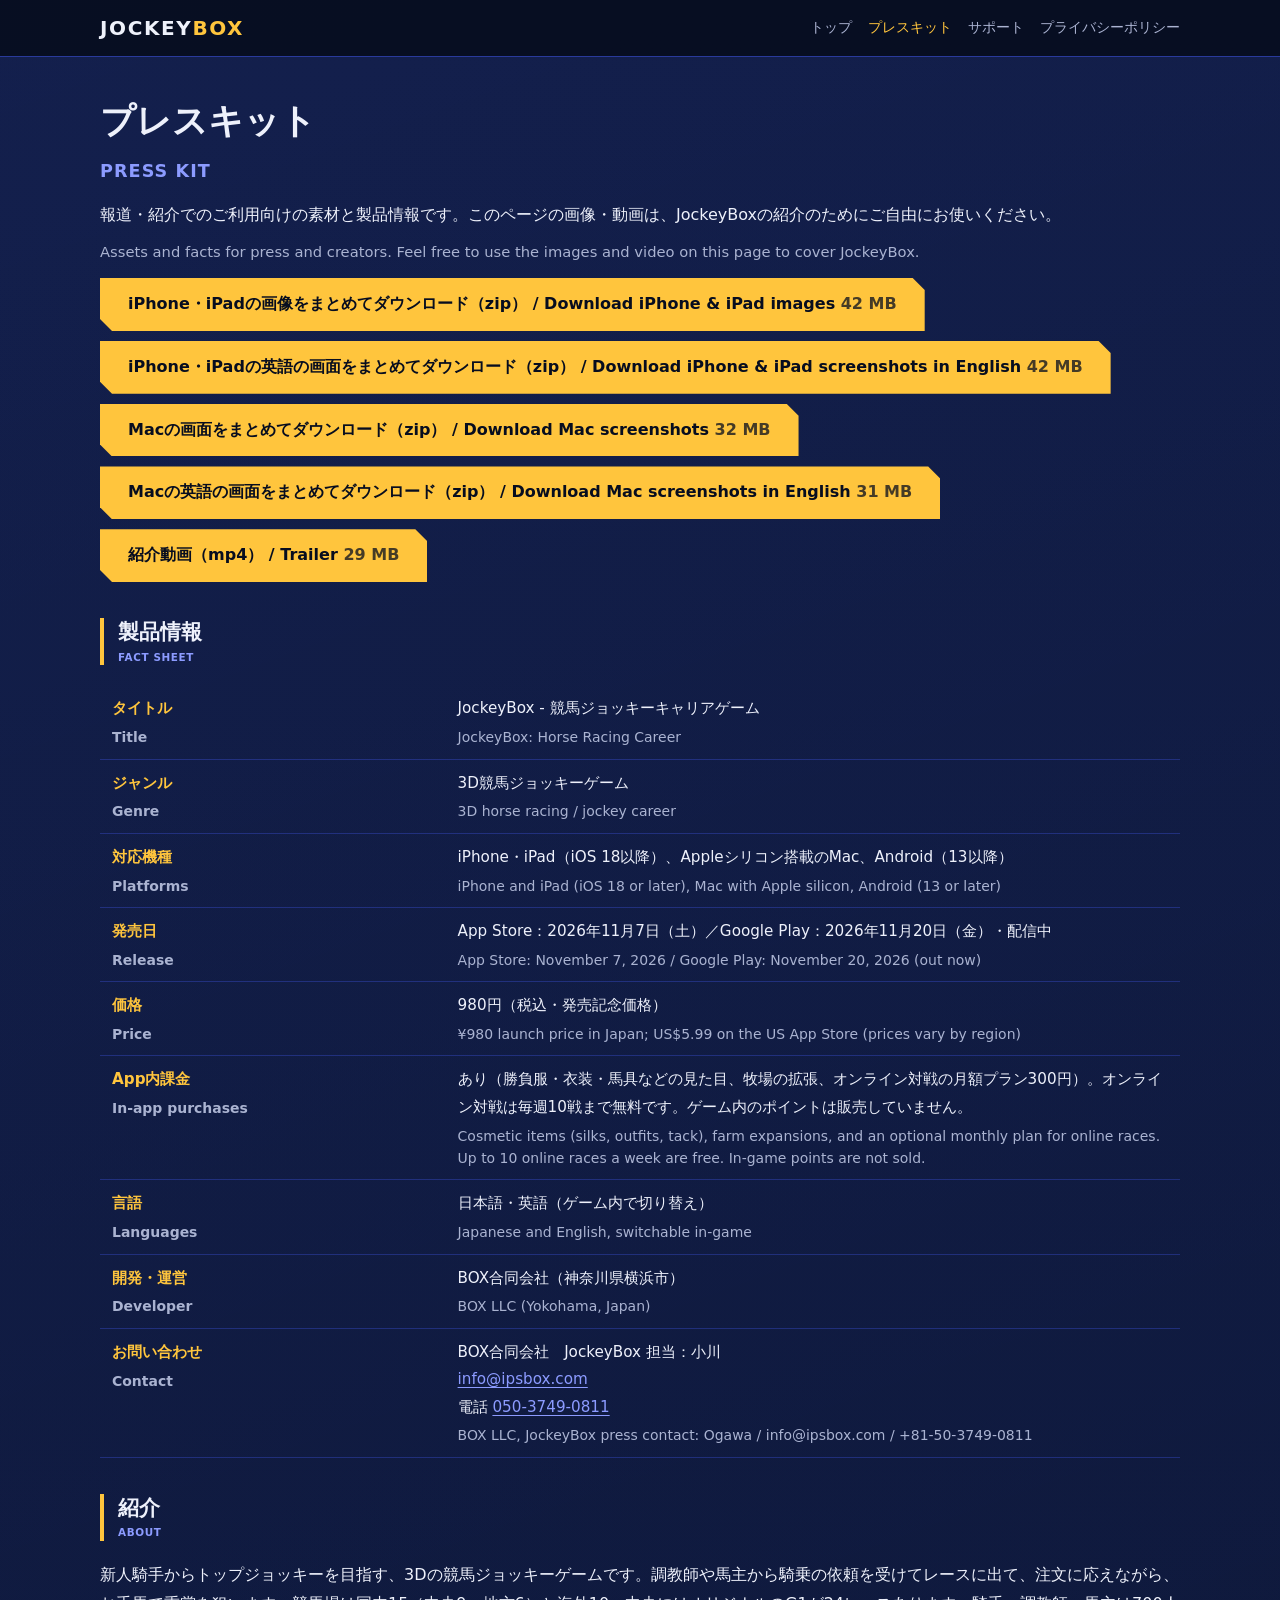
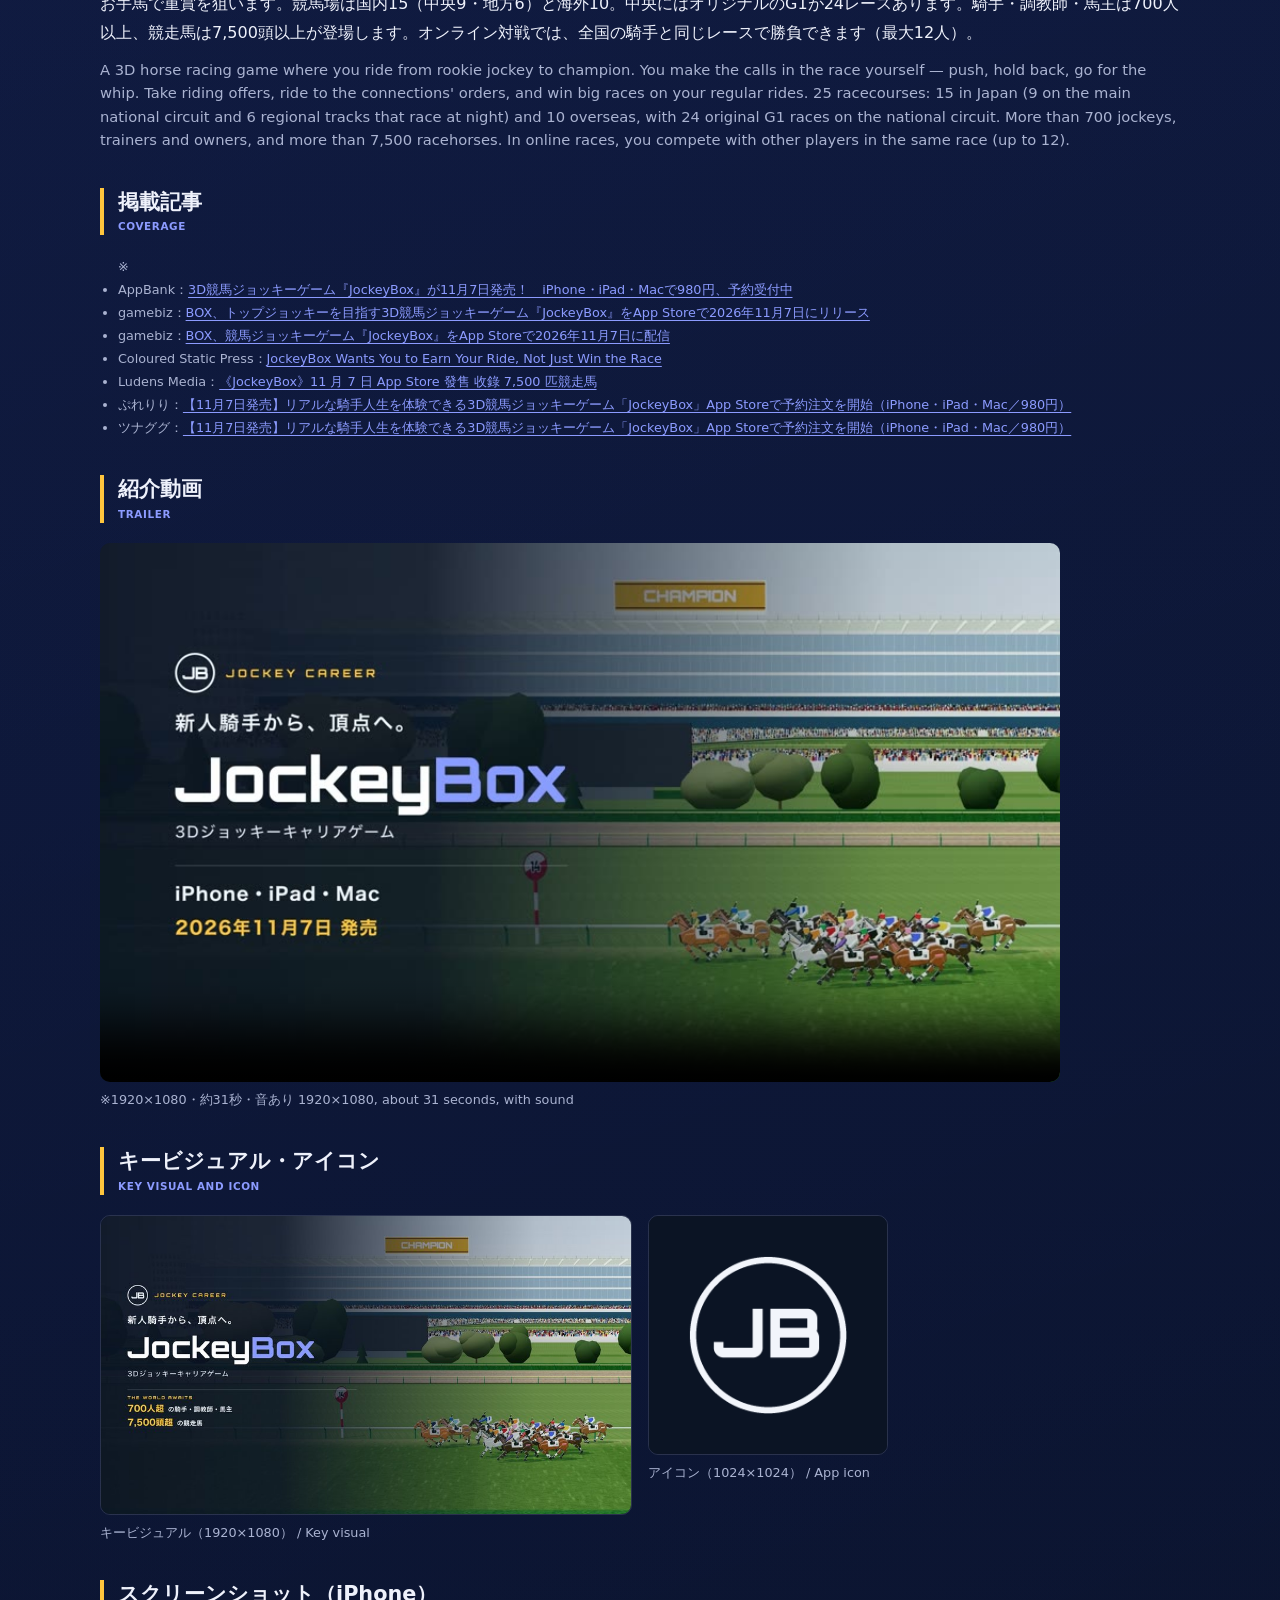
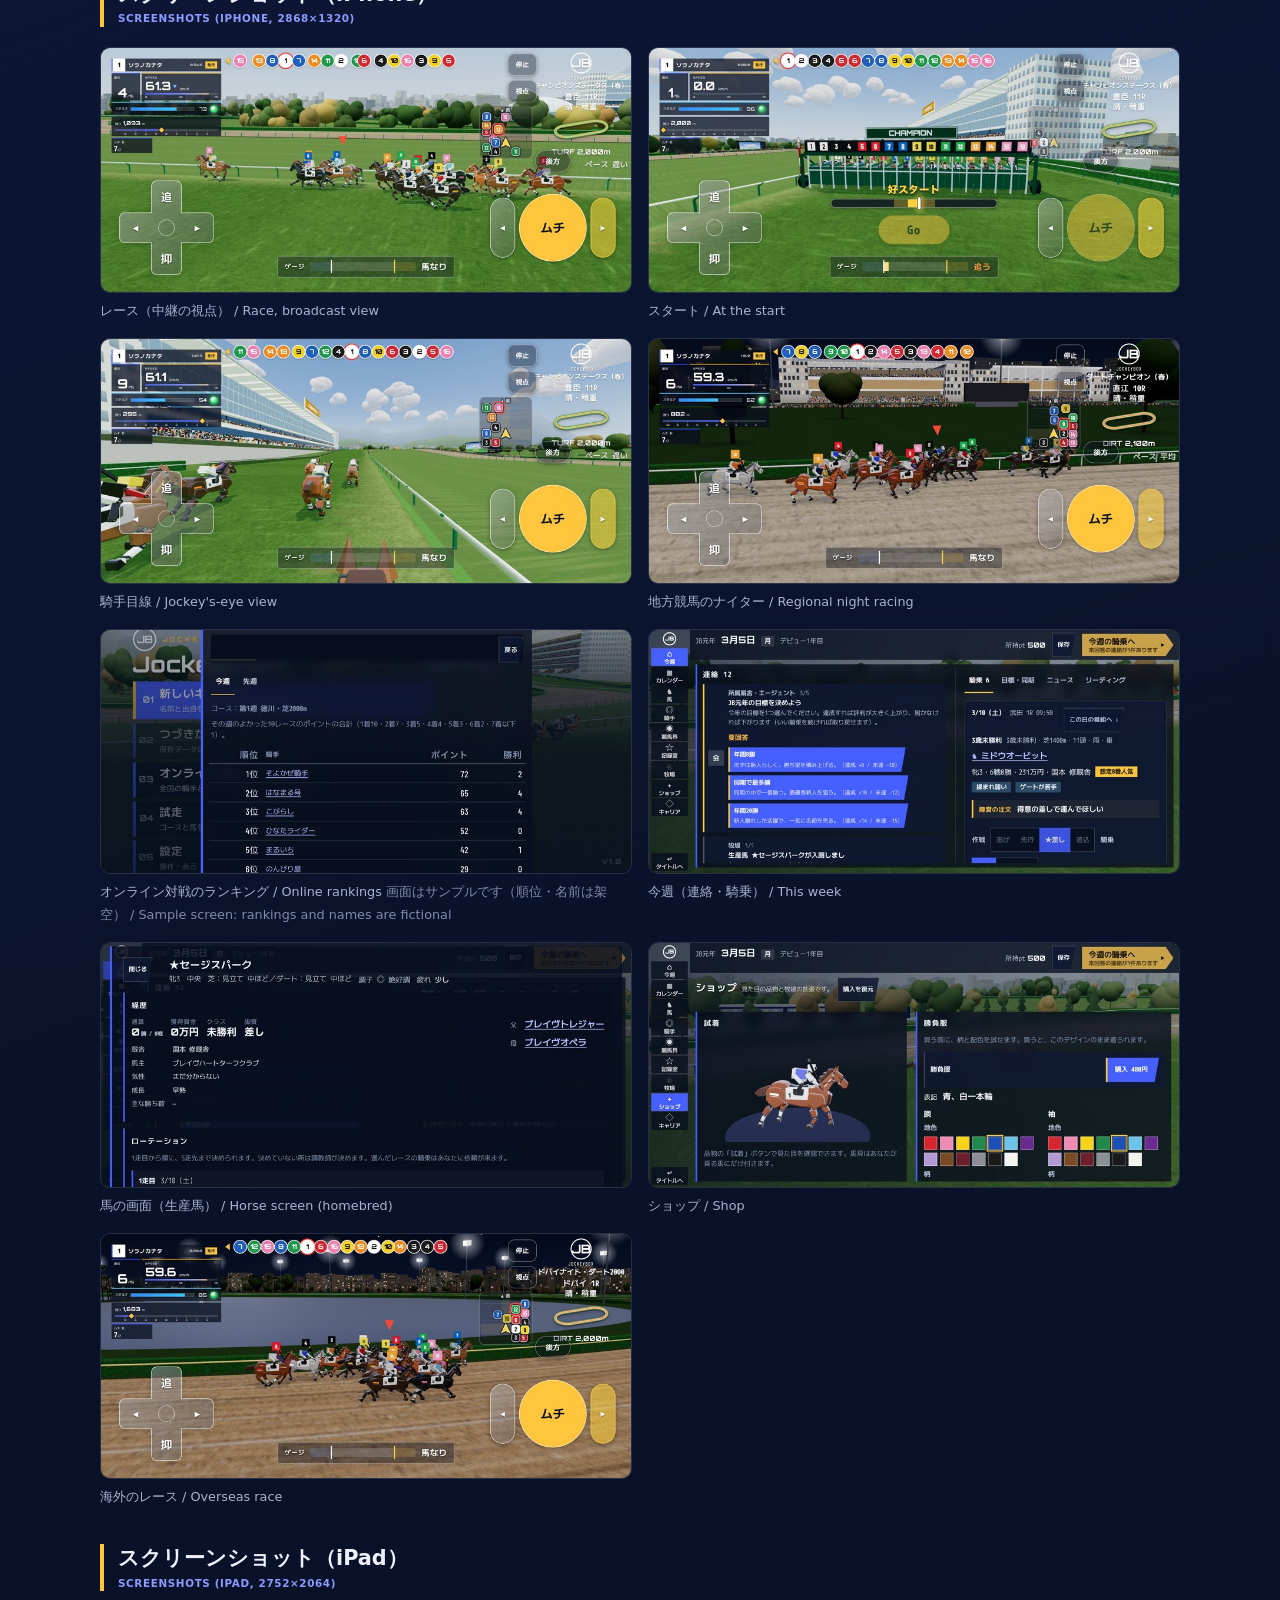
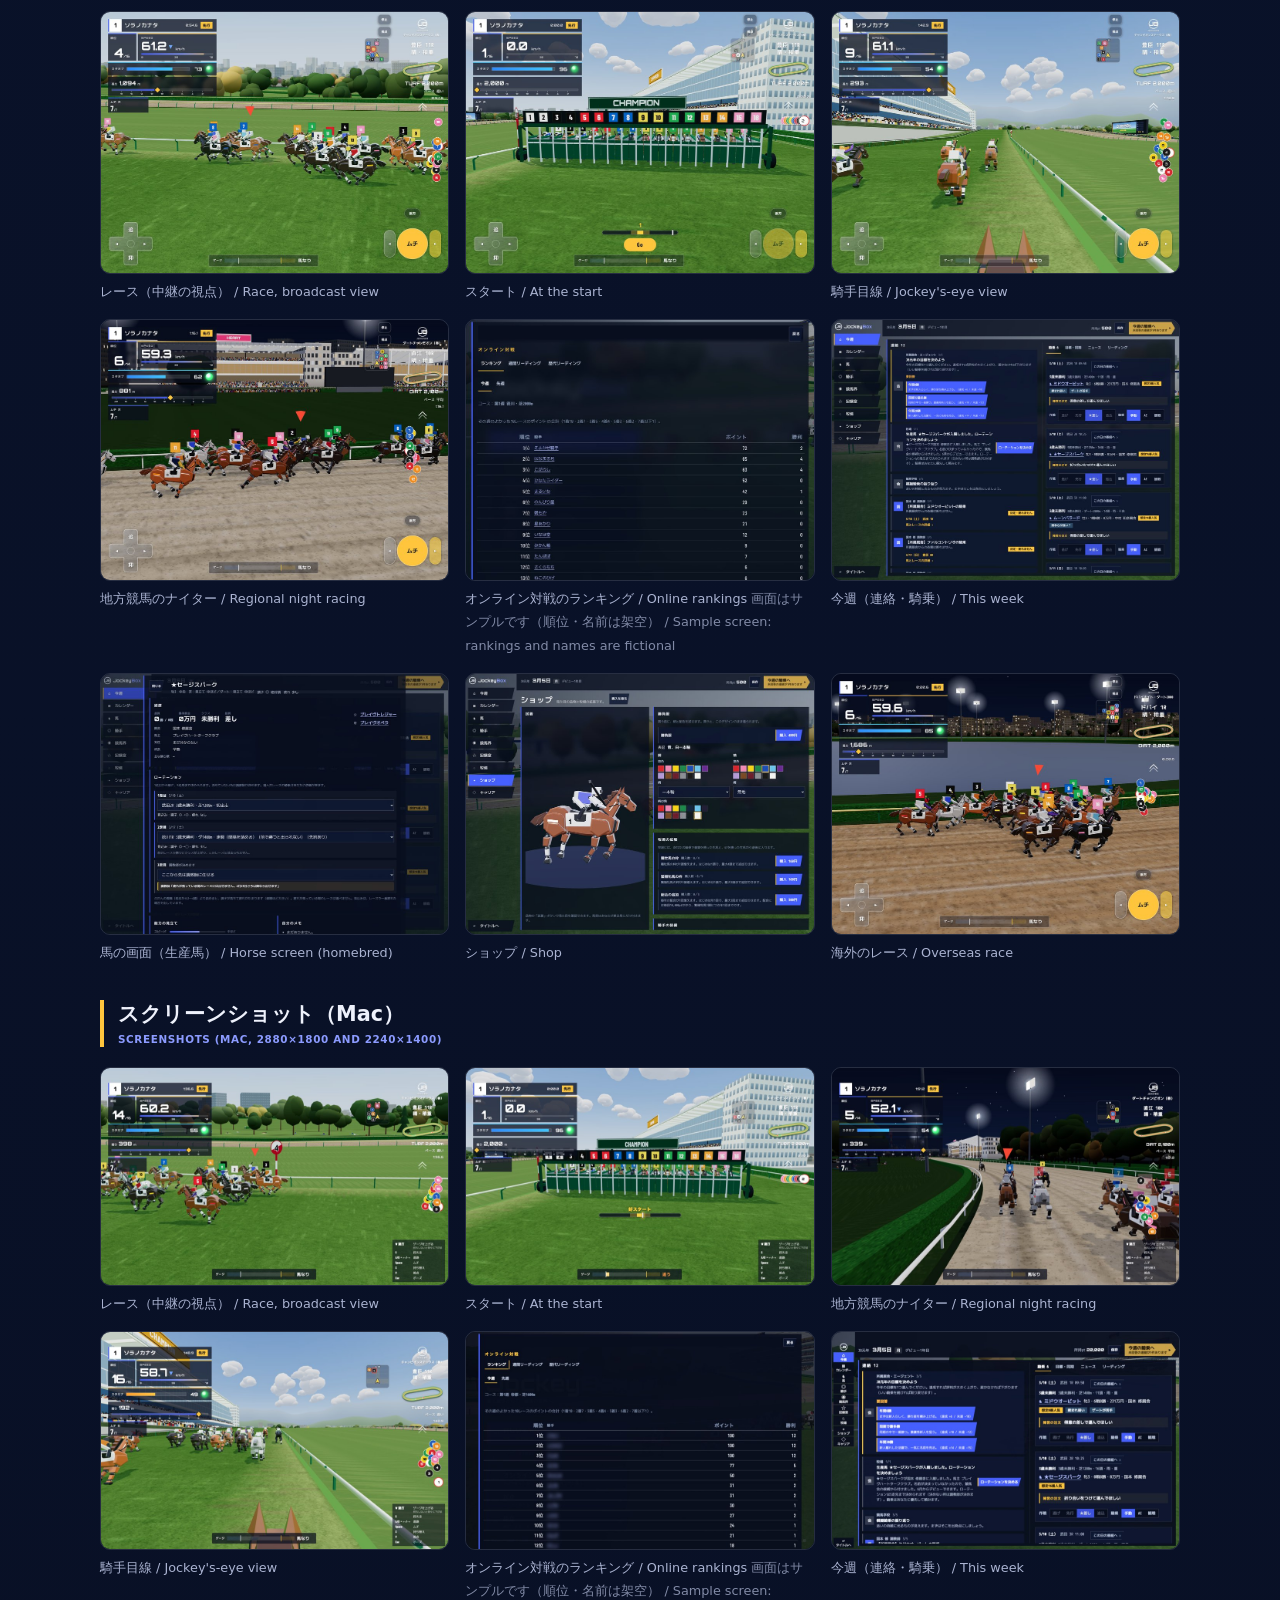
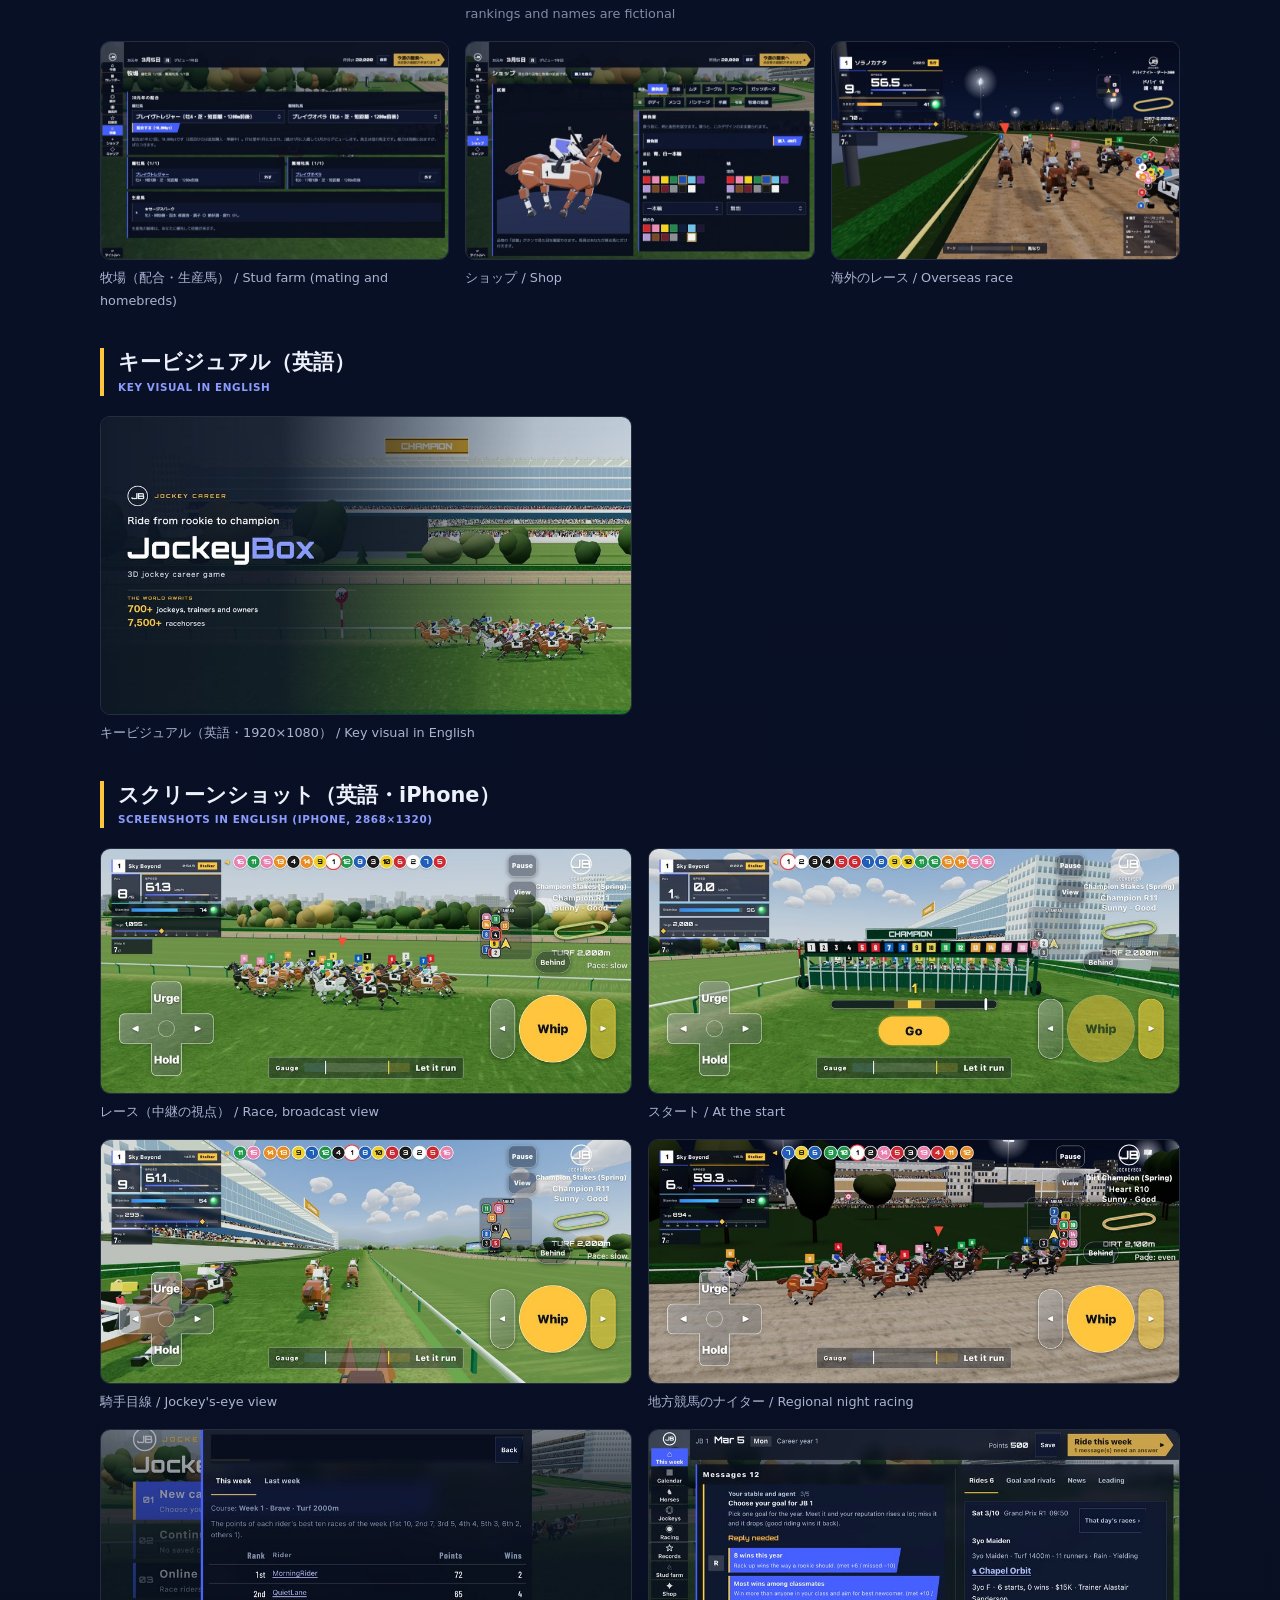
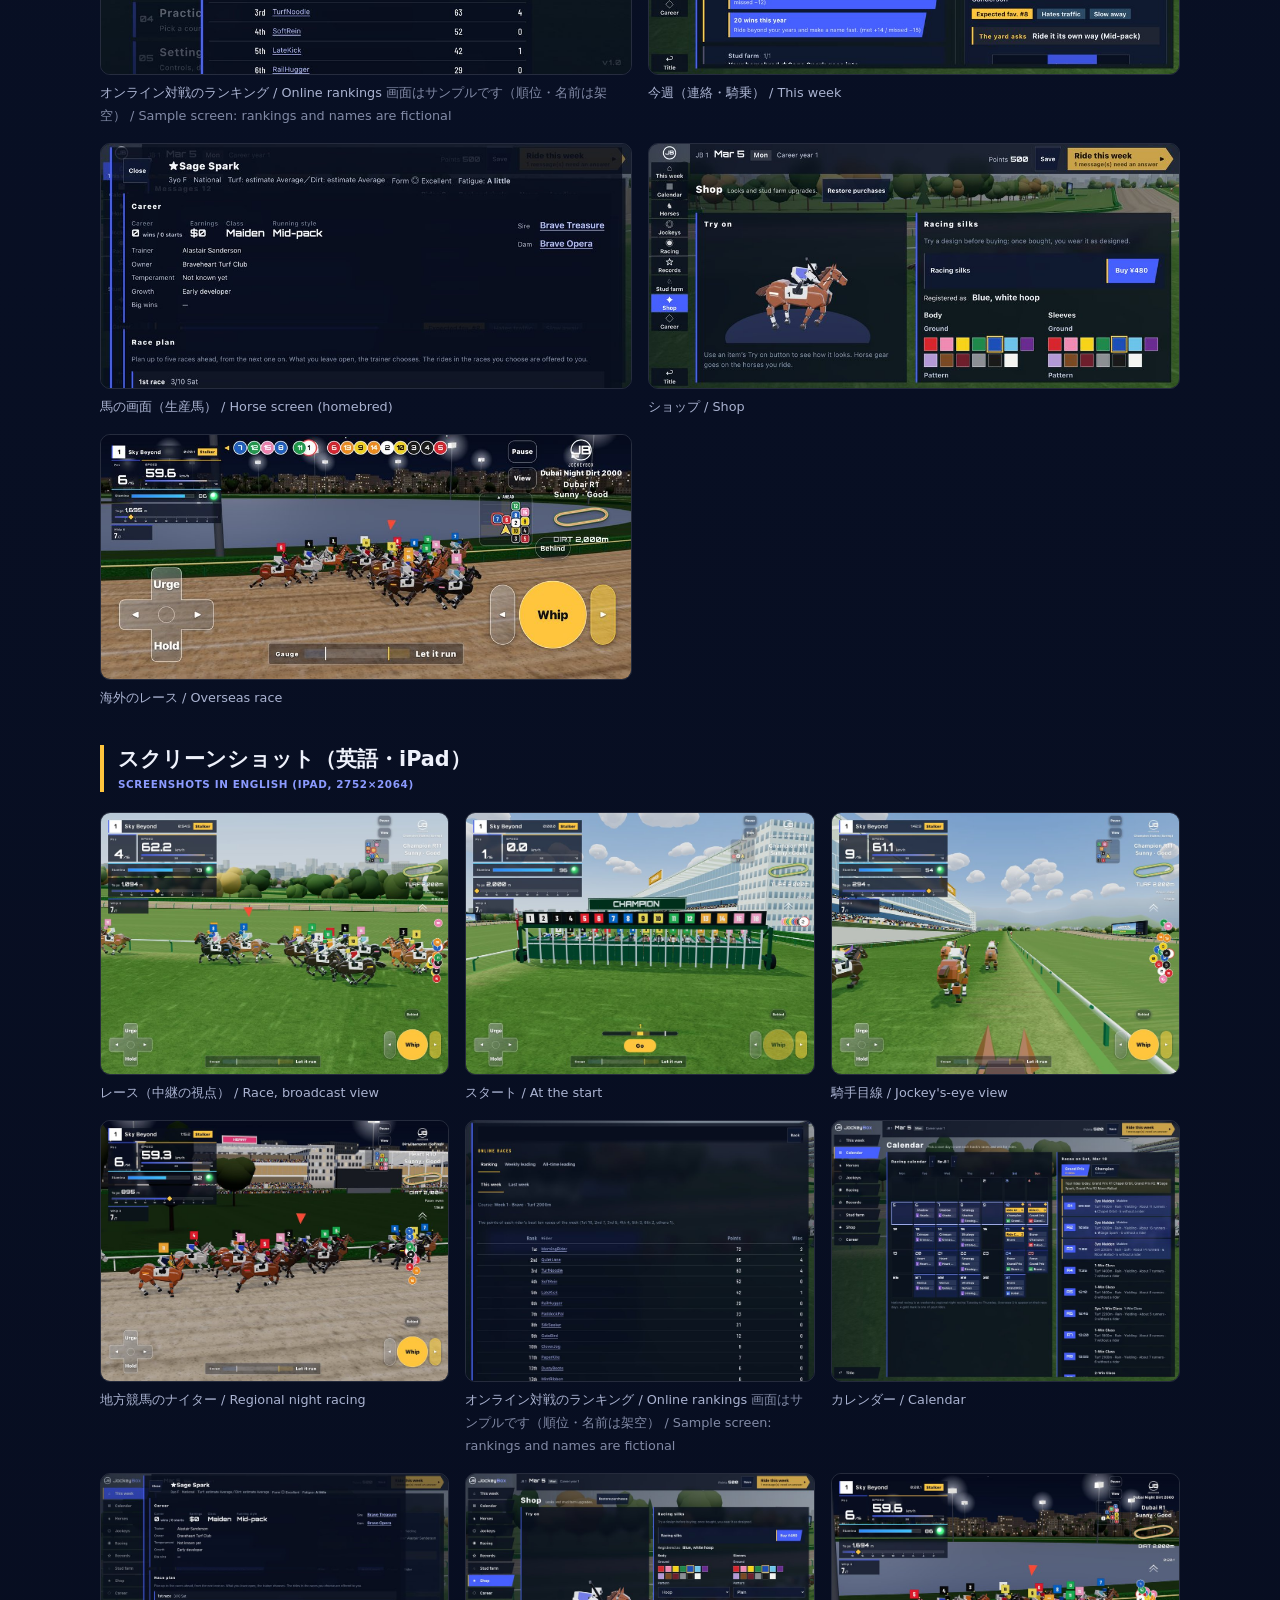
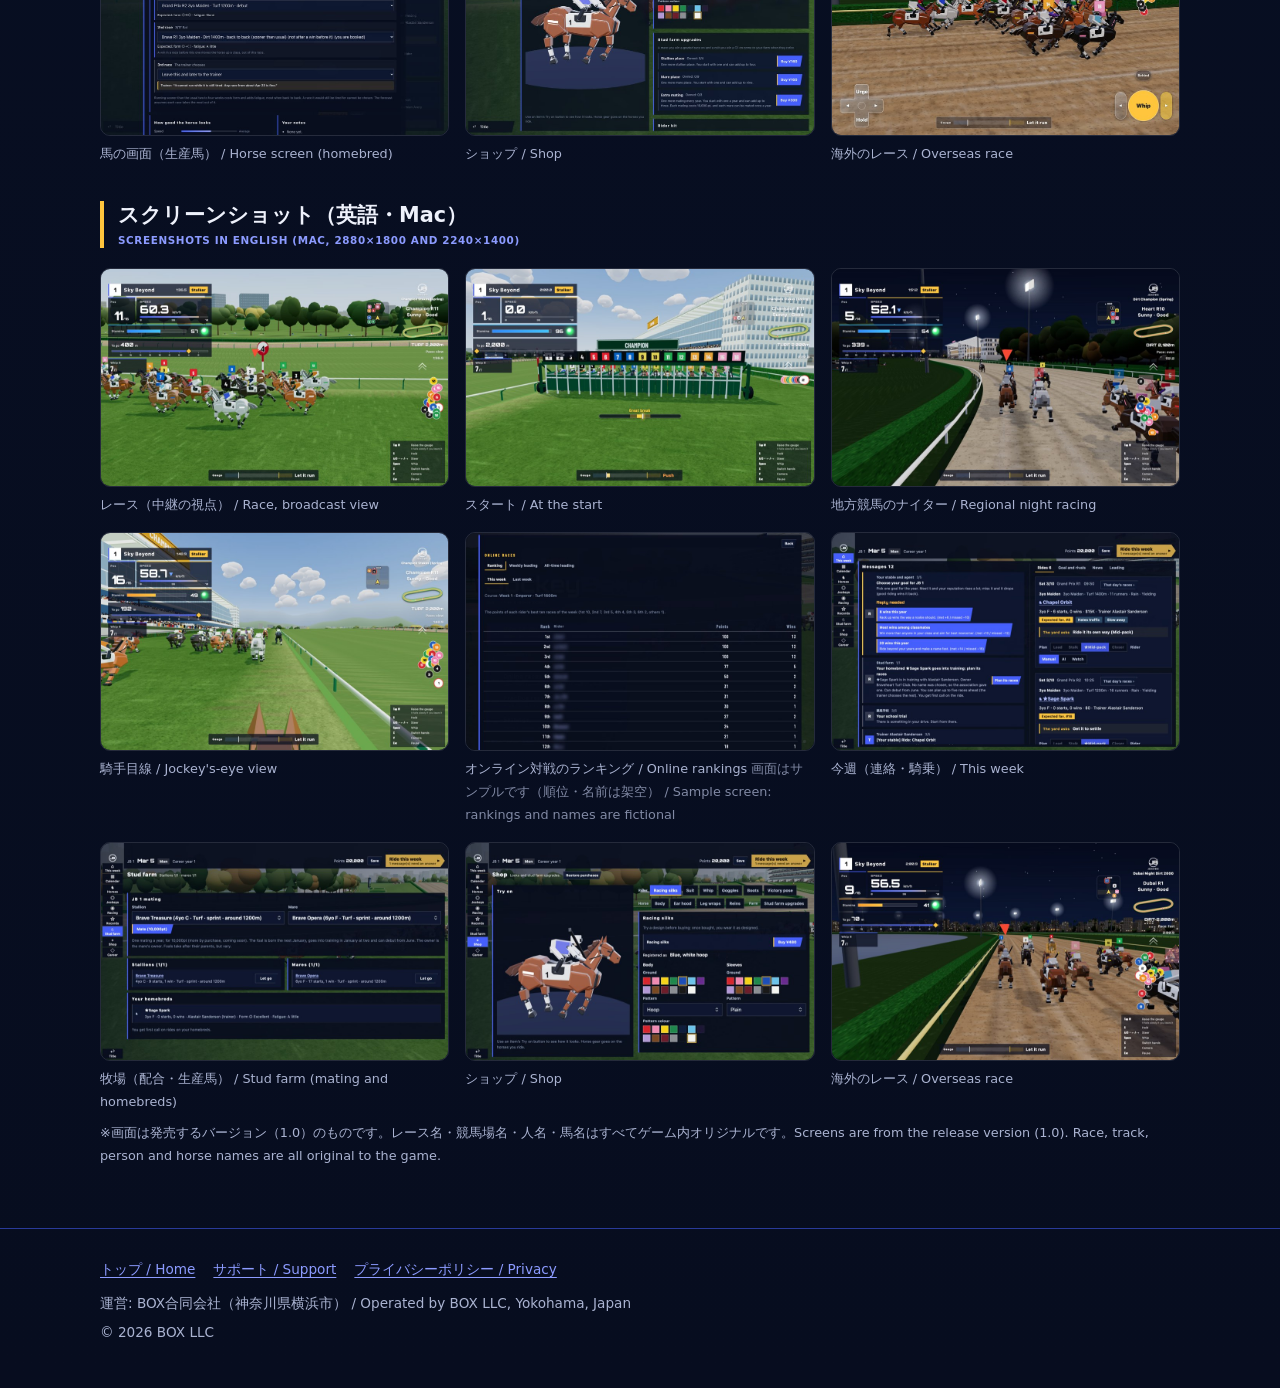
==== commit 50d25771: "Android 版の発売を公式サイトに反映する（Google Play のボタン・対応機種・発売日） 小川さん OK（2026-11-20）。トップの発売中の欄に Google Play のボタンを足" ====
--- a/press/index.html
+++ b/press/index.html
@@ -64,8 +64,8 @@
         <tbody>
           <tr><th scope="row">タイトル<span class="en" lang="en">Title</span></th><td>JockeyBox - 競馬ジョッキーキャリアゲーム<span class="en" lang="en">JockeyBox: Horse Racing Career</span></td></tr>
           <tr><th scope="row">ジャンル<span class="en" lang="en">Genre</span></th><td>3D競馬ジョッキーゲーム<span class="en" lang="en">3D horse racing / jockey career</span></td></tr>
-          <tr><th scope="row">対応機種<span class="en" lang="en">Platforms</span></th><td>iPhone・iPad（iOS 18以降）、Appleシリコン搭載のMac<span class="en" lang="en">iPhone and iPad (iOS 18 or later), Mac with Apple silicon</span></td></tr>
-          <tr><th scope="row">発売日<span class="en" lang="en">Release</span></th><td>2026年11月7日（土）・App Storeで配信中<span class="en" lang="en">November 7, 2026 (out now)</span></td></tr>
+          <tr><th scope="row">対応機種<span class="en" lang="en">Platforms</span></th><td>iPhone・iPad（iOS 18以降）、Appleシリコン搭載のMac、Android（13以降）<span class="en" lang="en">iPhone and iPad (iOS 18 or later), Mac with Apple silicon, Android (13 or later)</span></td></tr>
+          <tr><th scope="row">発売日<span class="en" lang="en">Release</span></th><td>App Store：2026年11月7日（土）／Google Play：2026年11月20日（金）・配信中<span class="en" lang="en">App Store: November 7, 2026 / Google Play: November 20, 2026 (out now)</span></td></tr>
           <tr><th scope="row">価格<span class="en" lang="en">Price</span></th><td>980円（税込・発売記念価格）<span class="en" lang="en">¥980 launch price in Japan; US$5.99 on the US App Store (prices vary by region)</span></td></tr>
           <tr><th scope="row">App内課金<span class="en" lang="en">In-app purchases</span></th><td>あり（勝負服・衣装・馬具などの見た目、牧場の拡張、オンライン対戦の月額プラン300円）。オンライン対戦は毎週10戦まで無料です。ゲーム内のポイントは販売していません。<span class="en" lang="en">Cosmetic items (silks, outfits, tack), farm expansions, and an optional monthly plan for online races. Up to 10 online races a week are free. In-game points are not sold.</span></td></tr>
           <tr><th scope="row">言語<span class="en" lang="en">Languages</span></th><td>日本語・英語（ゲーム内で切り替え）<span class="en" lang="en">Japanese and English, switchable in-game</span></td></tr>
--- a/assets/css/site.css
+++ b/assets/css/site.css
@@ -166,3 +166,5 @@
 .site-footer p { margin: 4px 0; }
 
 @media (prefers-reduced-motion: reduce) { html { scroll-behavior: auto; } }
+.btn-row { display: flex; flex-wrap: wrap; gap: 12px; }
+.nw { white-space: nowrap; }
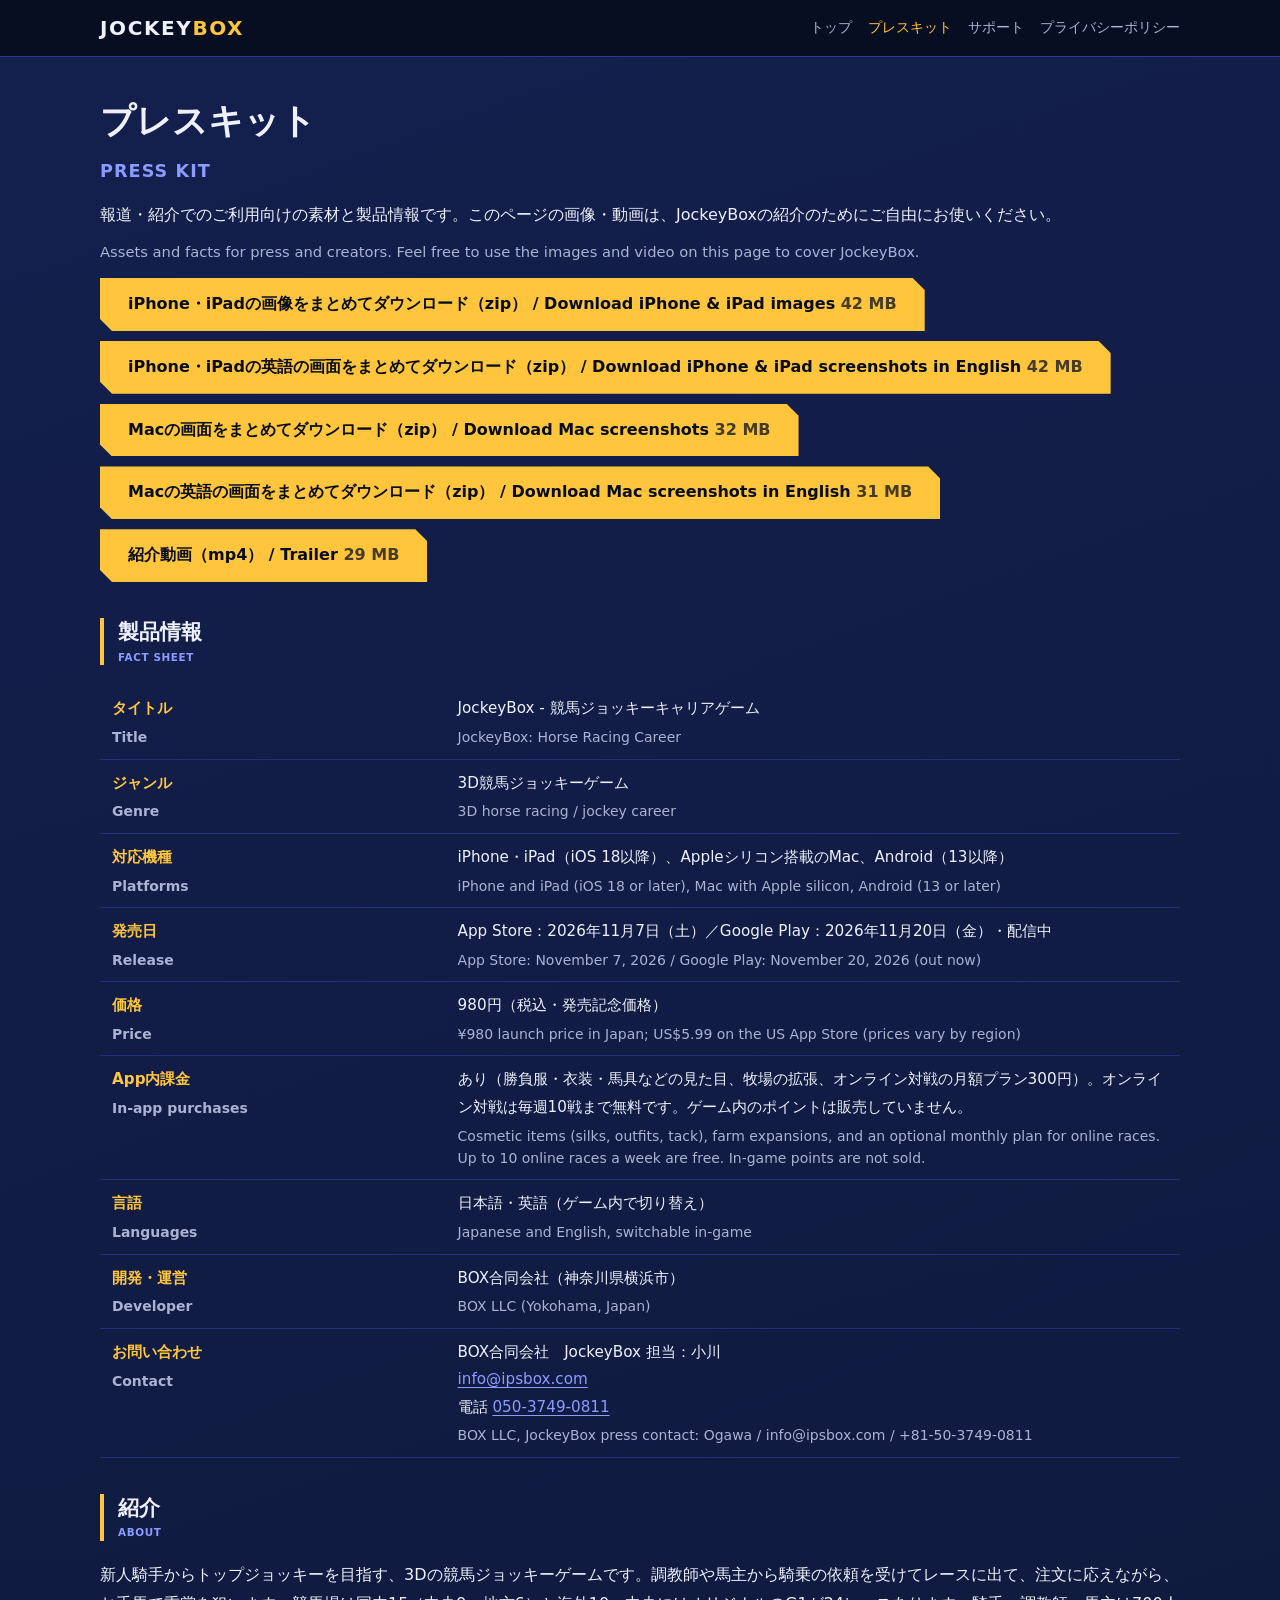
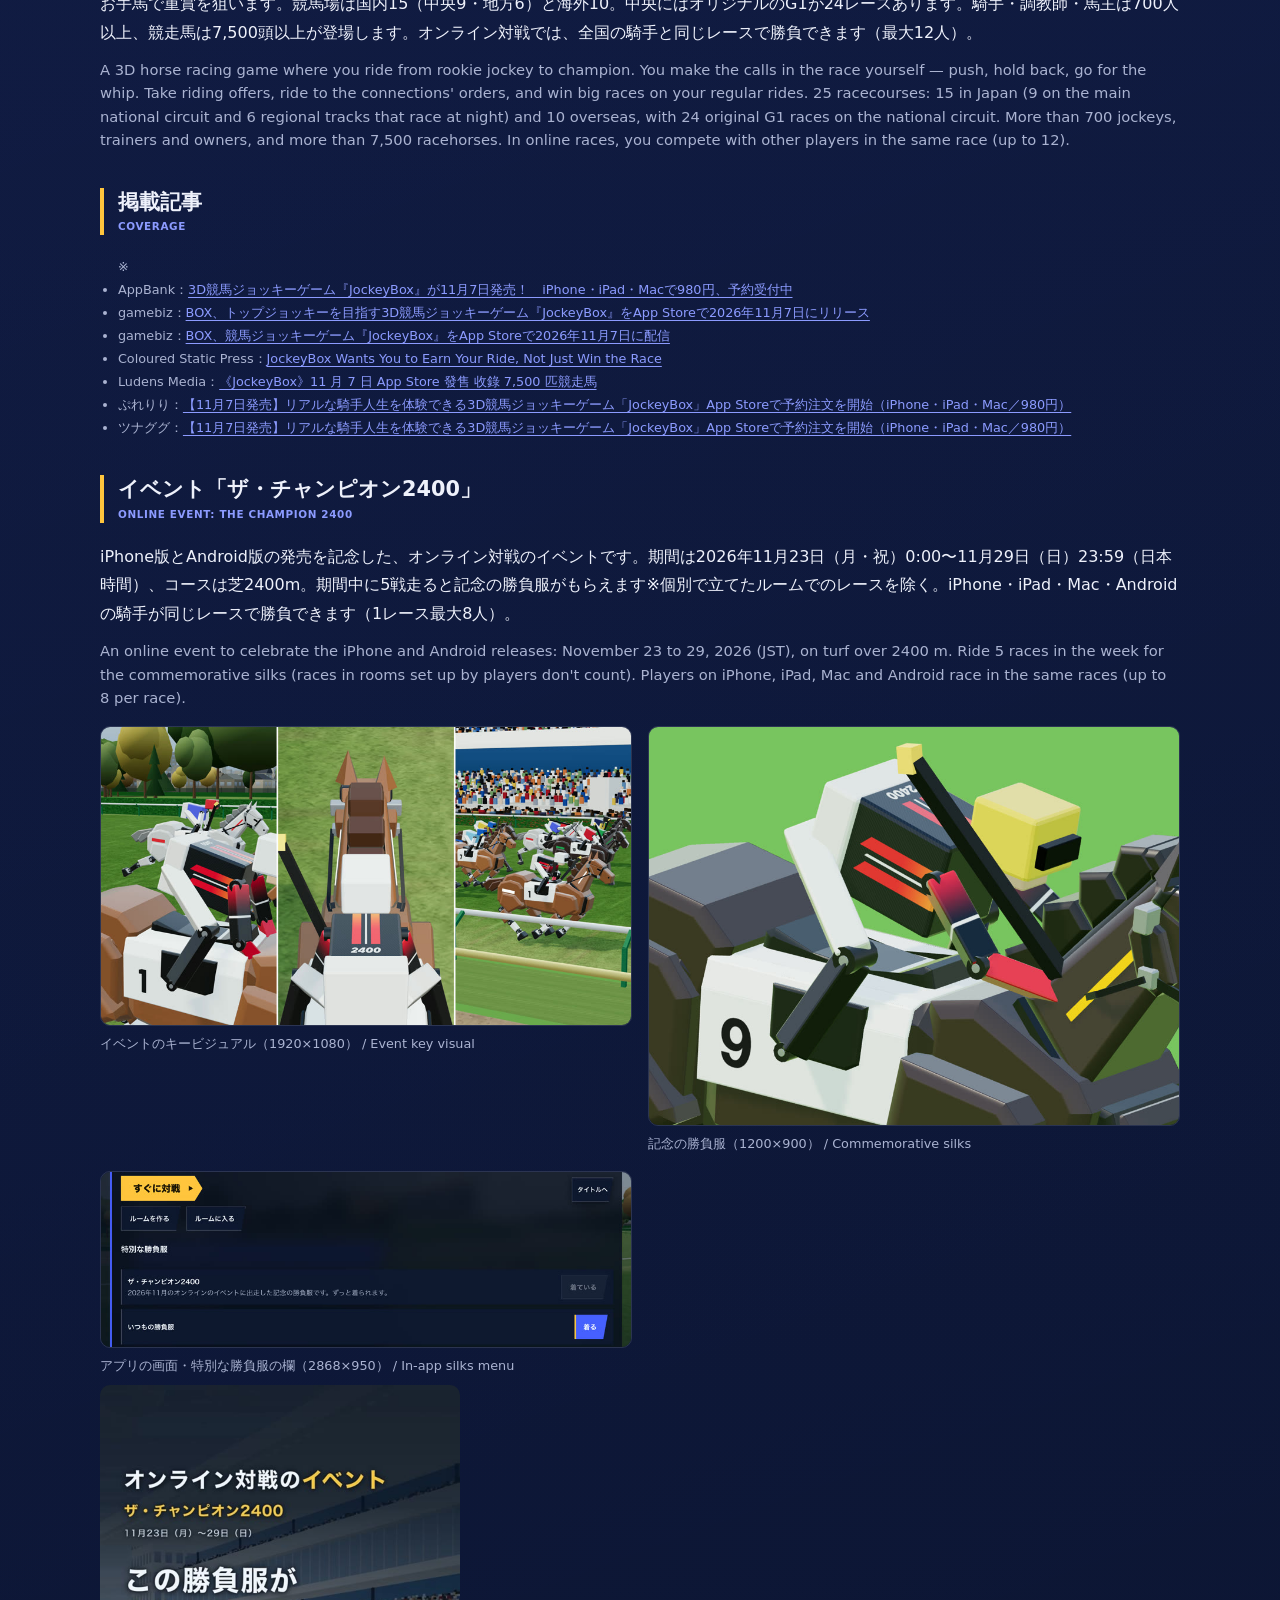
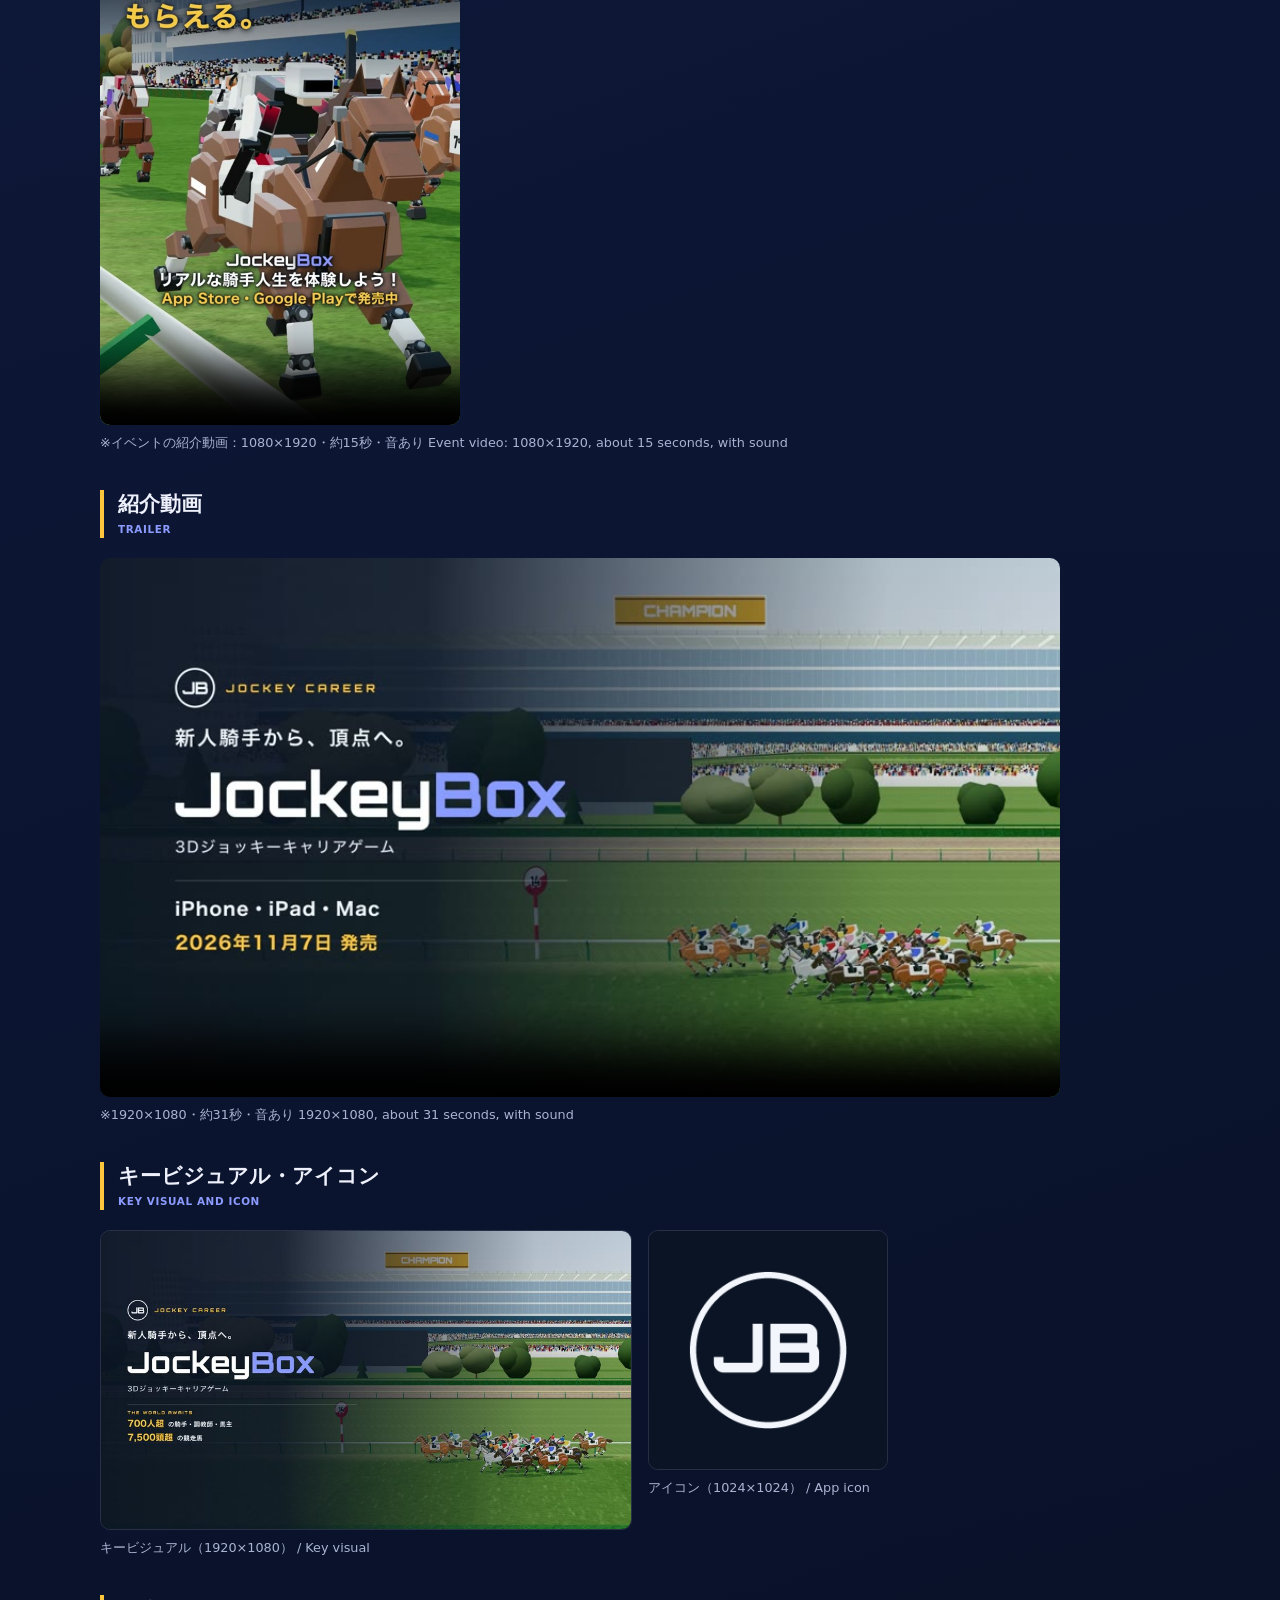
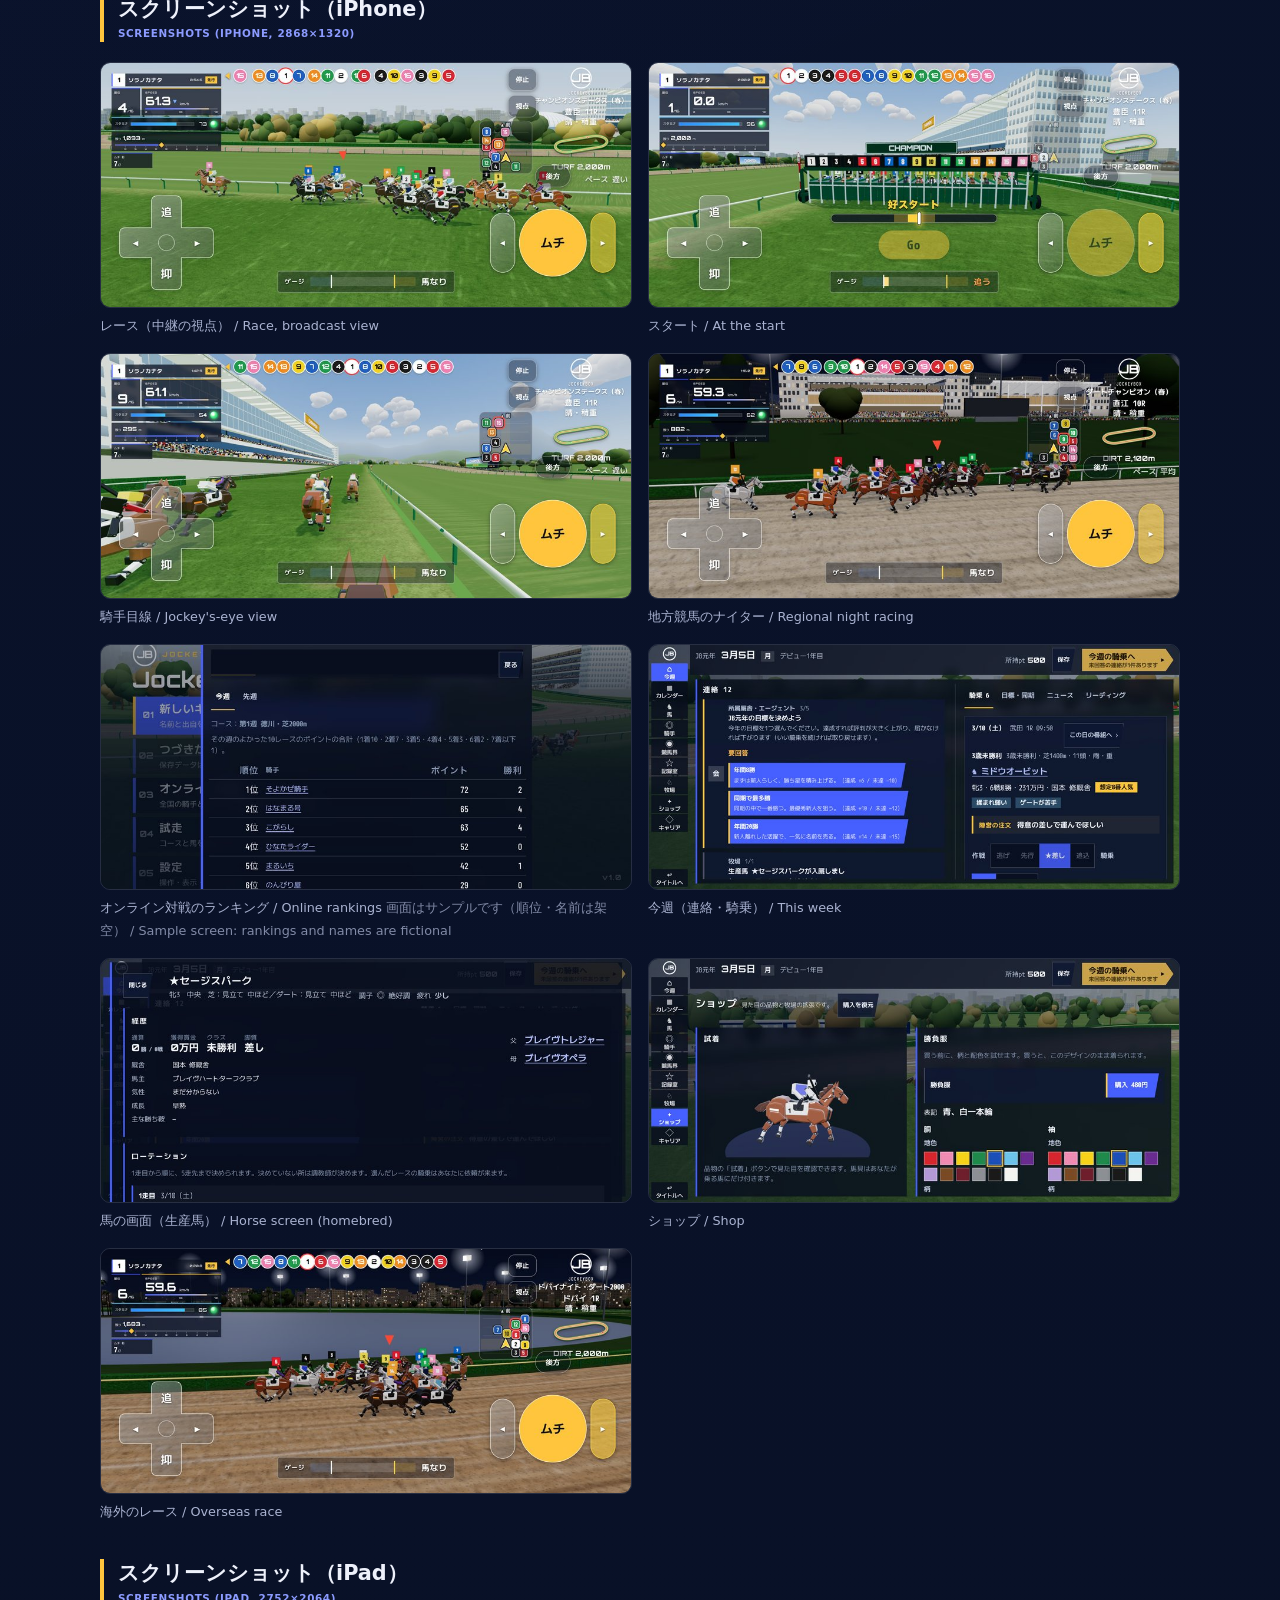
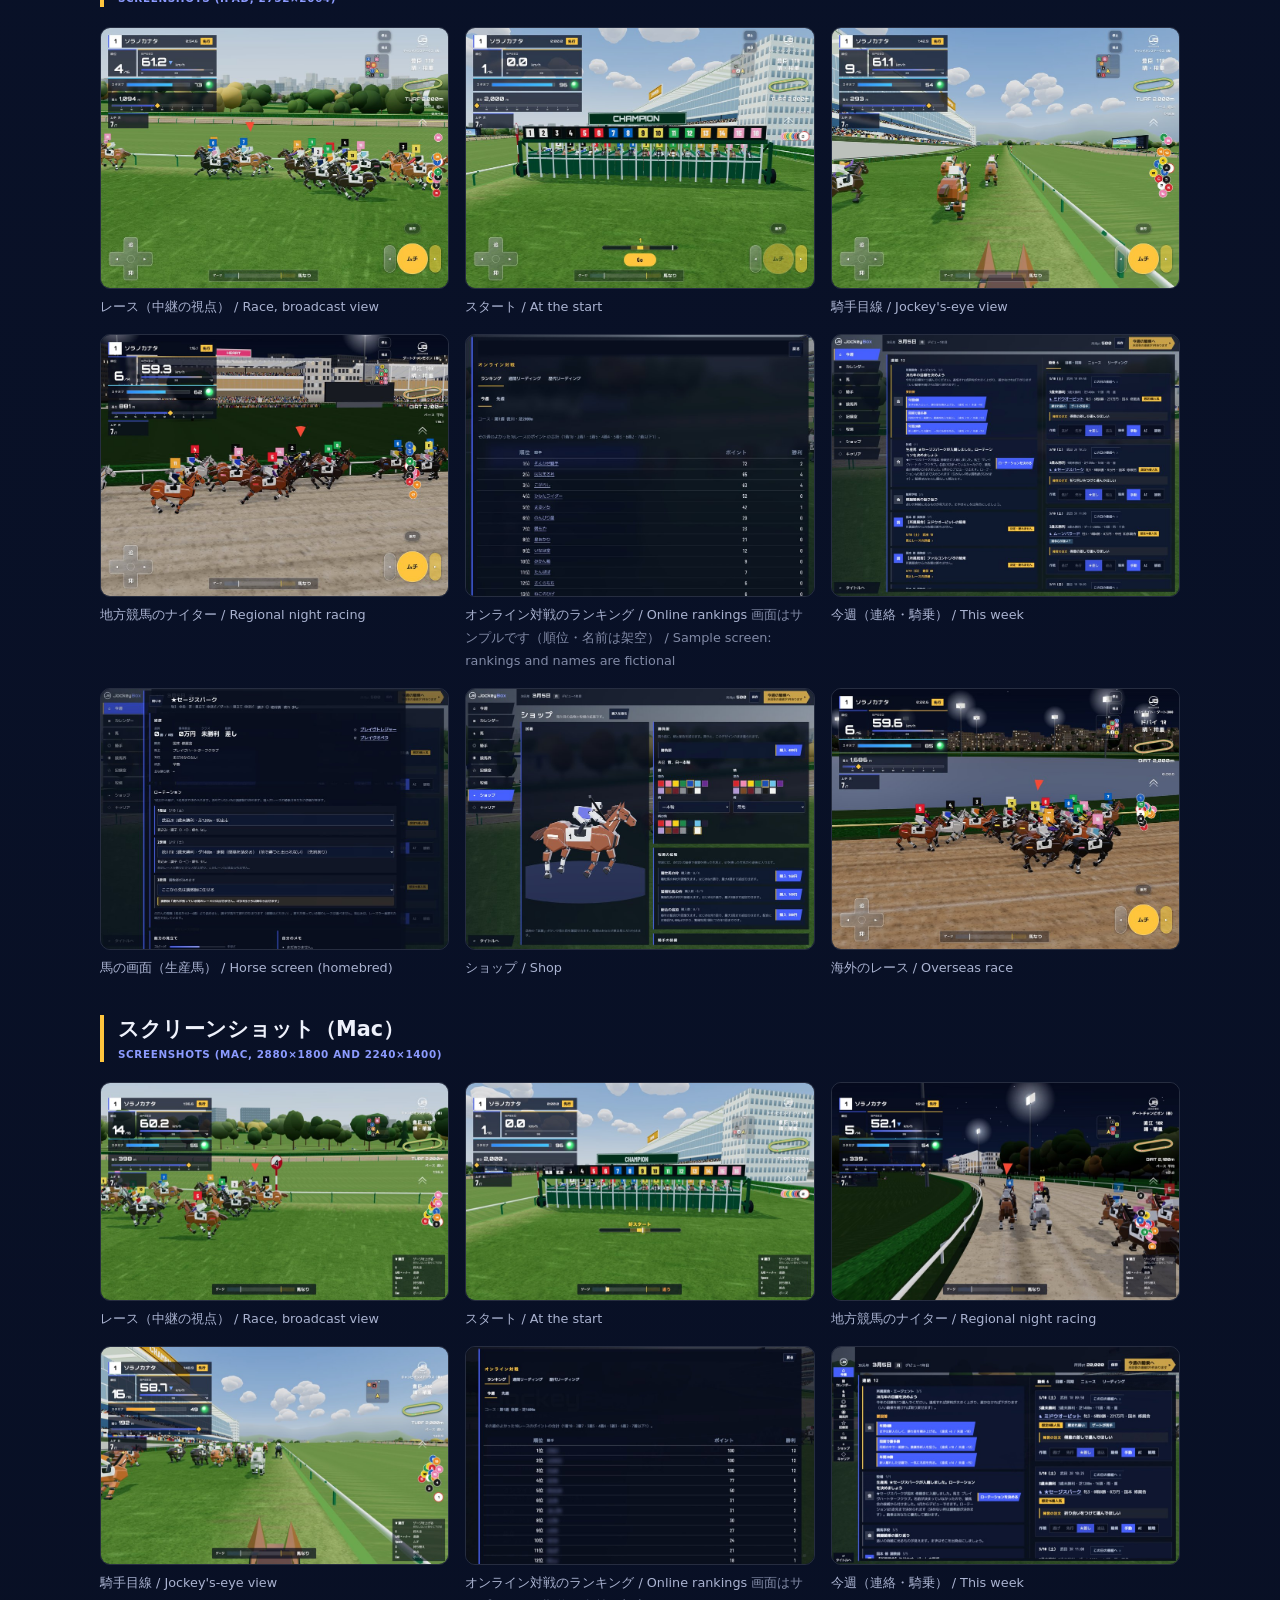
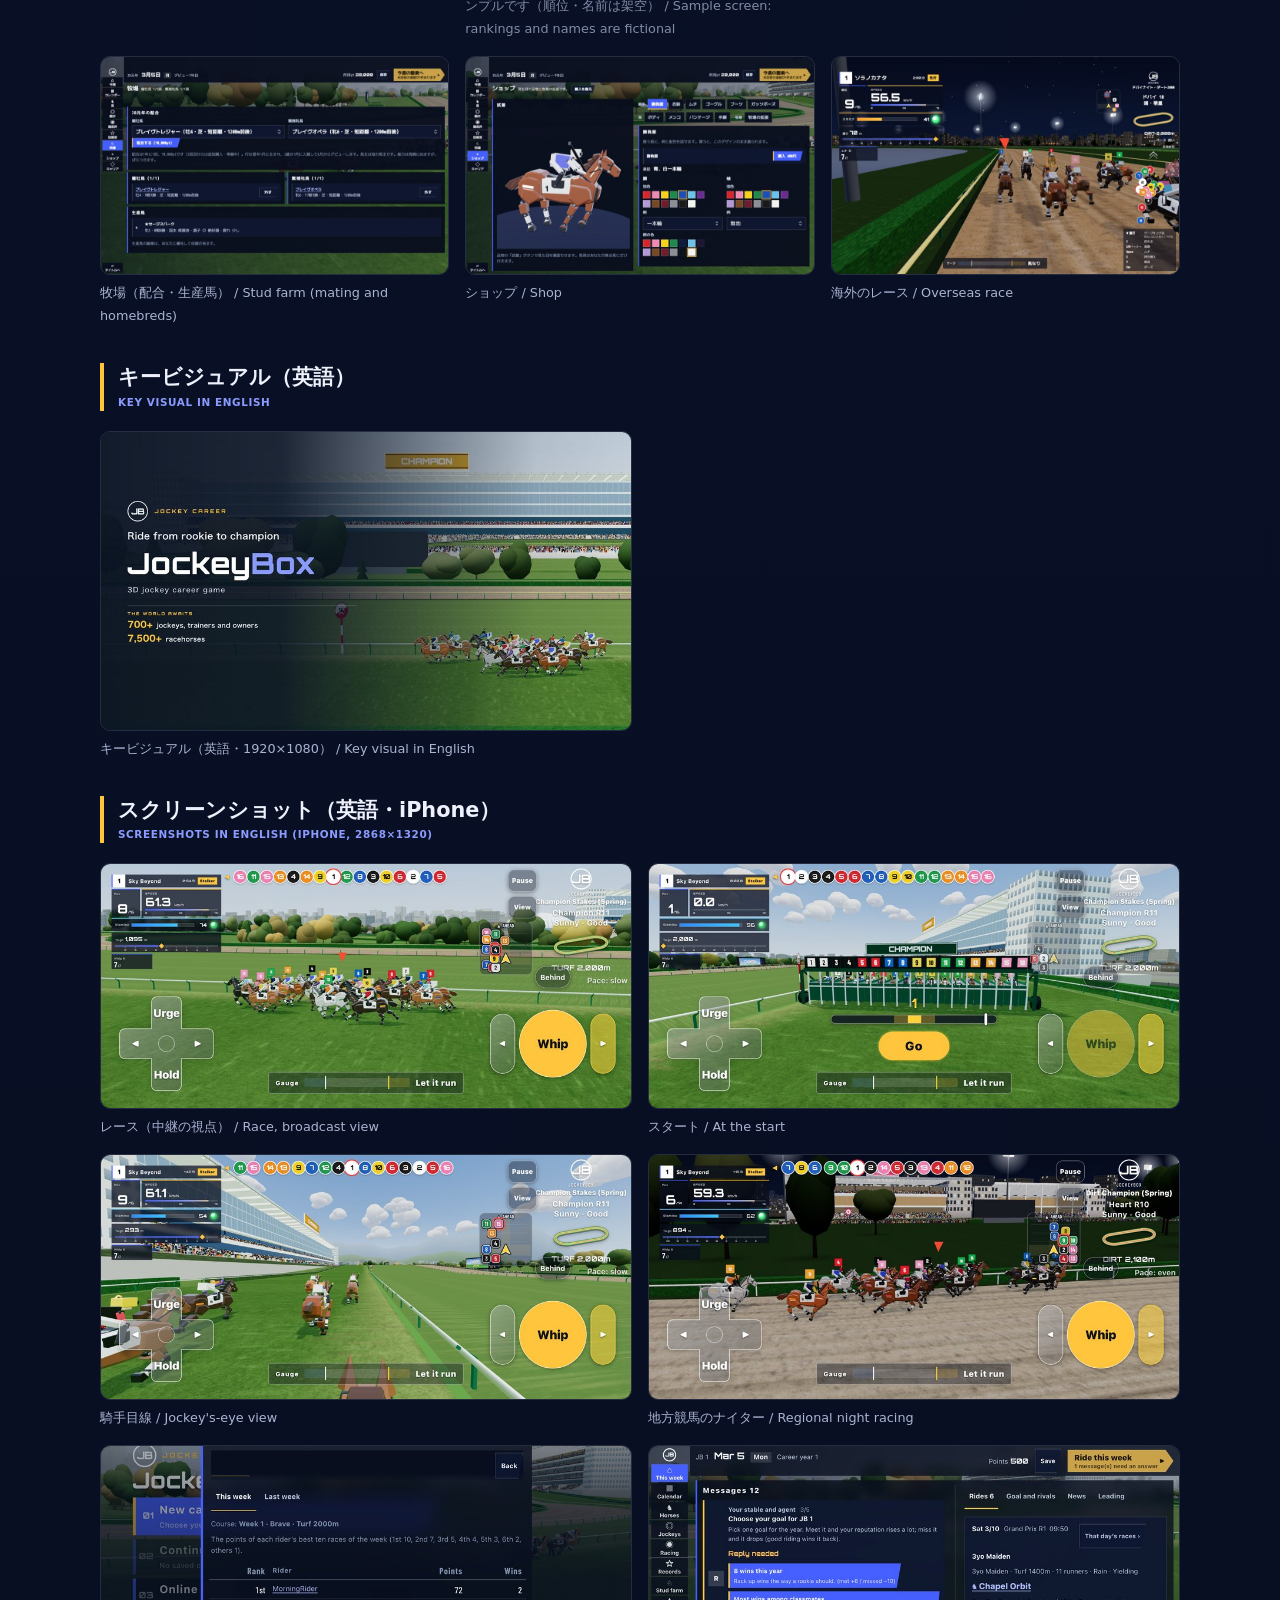
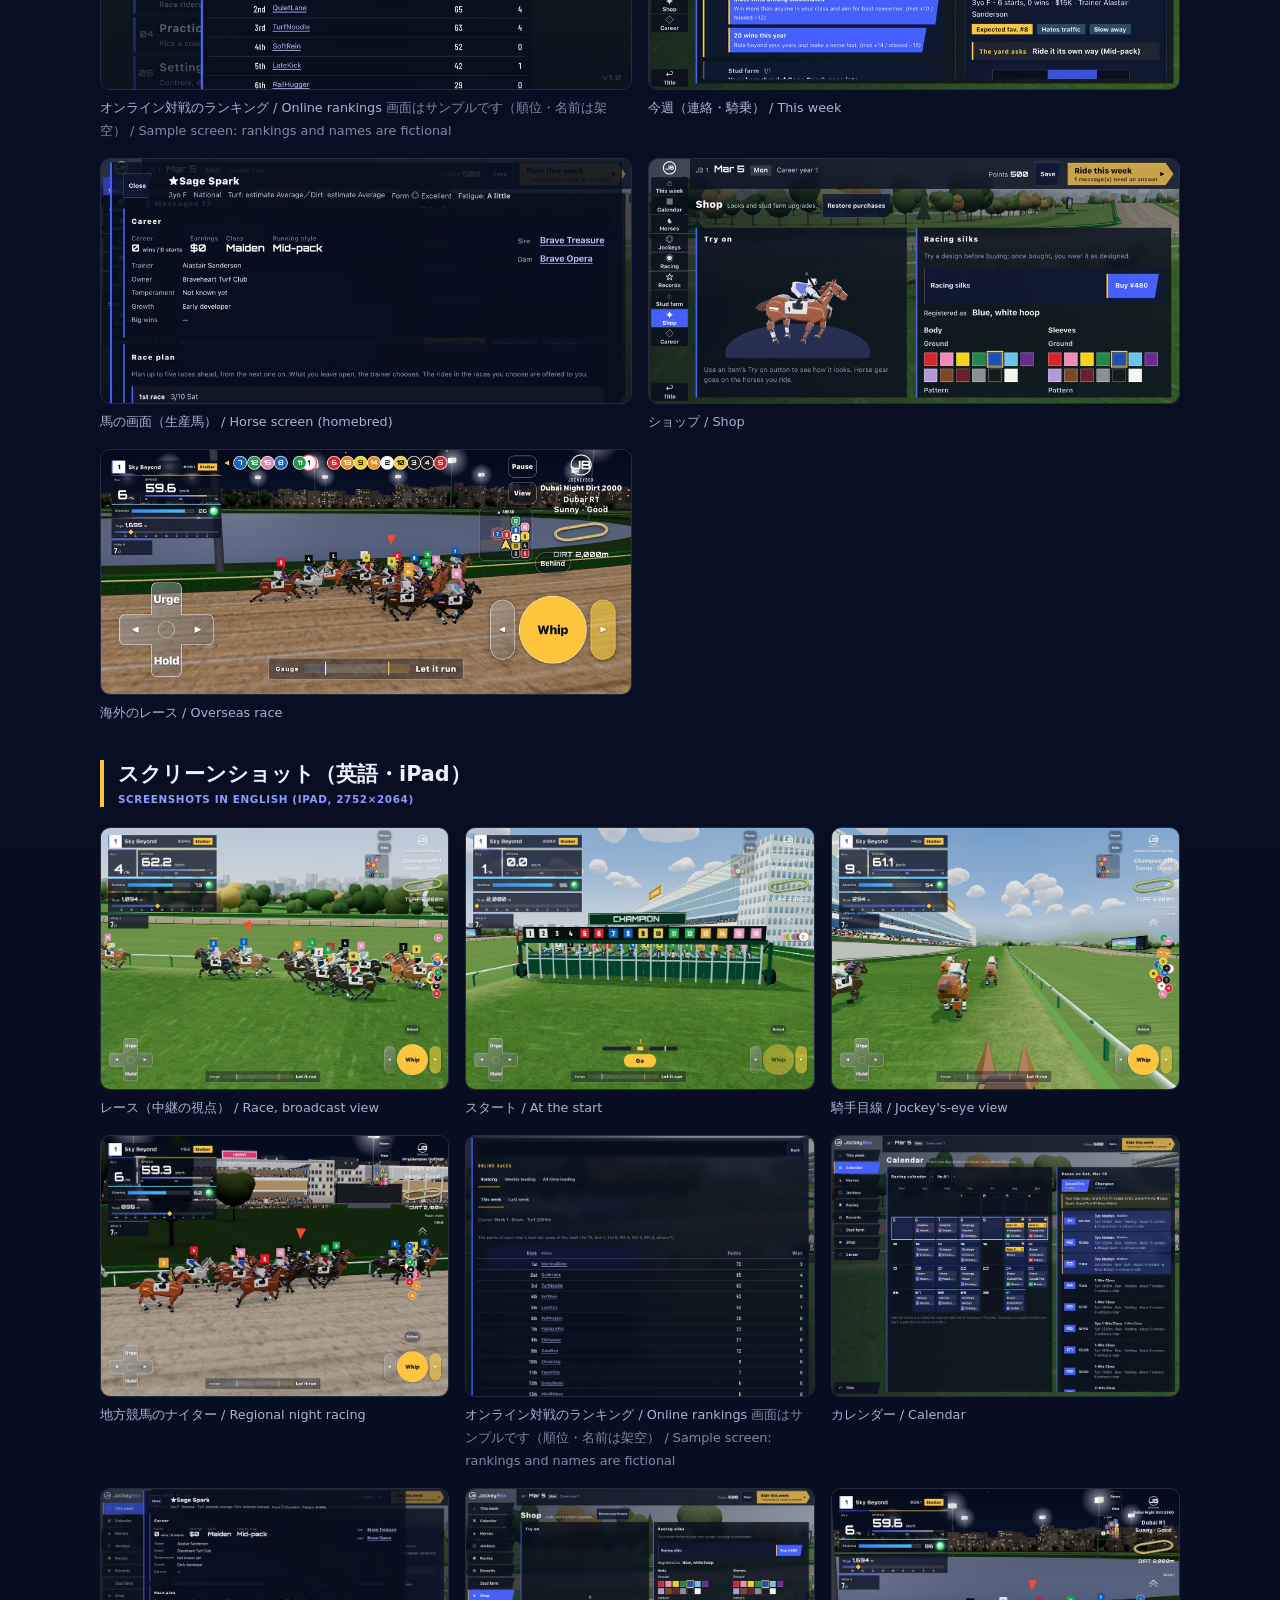
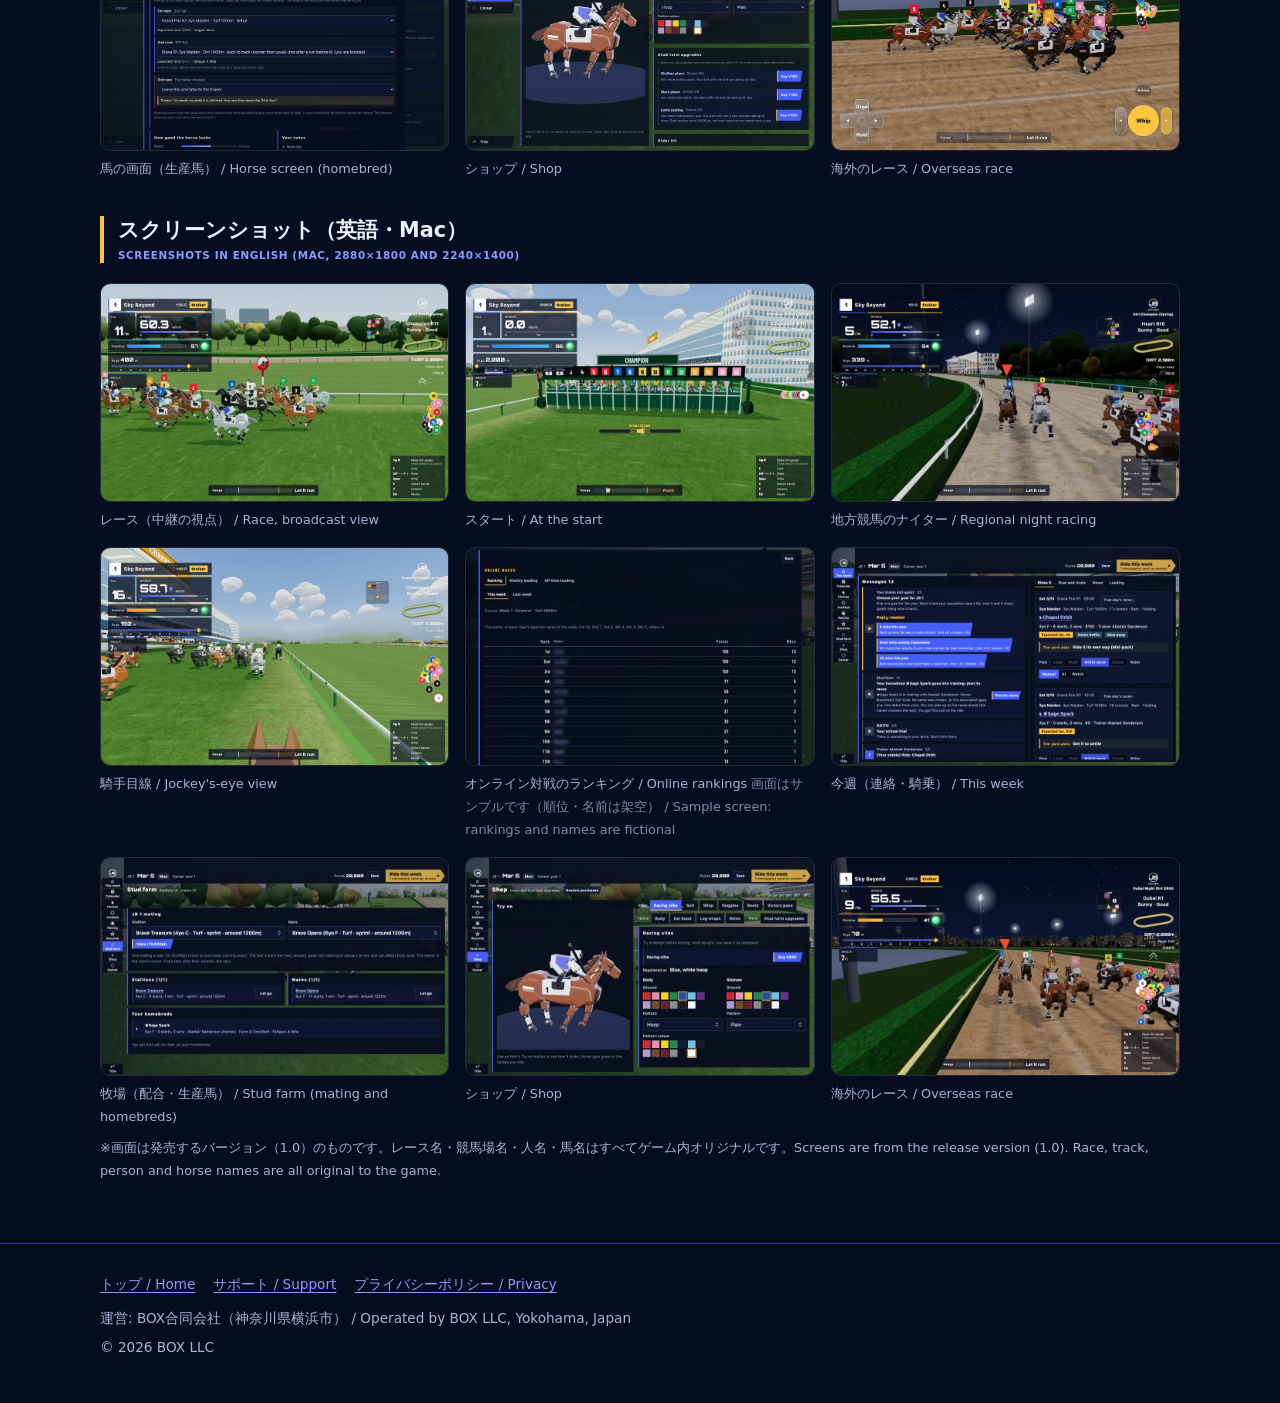
==== commit eafcd201: "プレスキットにイベント「ザ・チャンピオン2400」の節と素材（キービジュアル・勝負服・アプリの画面・縦の動画）を足す。公開は小川さんの OK のあと（push していない） Co-Authored-B" ====
--- a/press/index.html
+++ b/press/index.html
@@ -90,6 +90,17 @@
       <li>ツナググ：<a href="https://press.portal-th.com/archives/54298">【11月7日発売】リアルな騎手人生を体験できる3D競馬ジョッキーゲーム「JockeyBox」App Storeで予約注文を開始（iPhone・iPad・Mac／980円）</a></li>
     </ul>
 
+    <h2 id="event-2400">イベント「ザ・チャンピオン2400」<span class="en">Online event: The Champion 2400</span></h2>
+    <p>iPhone版とAndroid版の発売を記念した、オンライン対戦のイベントです。期間は2026年11月23日（月・祝）0:00〜11月29日（日）23:59（日本時間）、コースは芝2400m。期間中に5戦走ると記念の勝負服がもらえます※個別で立てたルームでのレースを除く。iPhone・iPad・Mac・Androidの騎手が同じレースで勝負できます（1レース最大8人）。</p>
+    <p class="en" lang="en">An online event to celebrate the iPhone and Android releases: November 23 to 29, 2026 (JST), on turf over 2400 m. Ride 5 races in the week for the commemorative silks (races in rooms set up by players don't count). Players on iPhone, iPad, Mac and Android race in the same races (up to 8 per race).</p>
+    <div class="kit-grid">
+      <figure><a class="thumb" href="../assets/press/event-2400/event-2400-keyvisual.png"><img src="../assets/press/thumbs/event-2400-keyvisual.jpg" alt="ザ・チャンピオン2400 キービジュアル" loading="lazy" width="900" height="506"></a><figcaption>イベントのキービジュアル（1920×1080） / Event key visual</figcaption></figure>
+      <figure><a class="thumb" href="../assets/press/event-2400/event-2400-silks-closeup.png"><img src="../assets/press/thumbs/event-2400-silks-closeup.jpg" alt="記念の勝負服" loading="lazy" width="900" height="676"></a><figcaption>記念の勝負服（1200×900） / Commemorative silks</figcaption></figure>
+      <figure><a class="thumb" href="../assets/press/event-2400/event-2400-silks-menu.png"><img src="../assets/press/thumbs/event-2400-silks-menu.jpg" alt="アプリの特別な勝負服の欄" loading="lazy" width="900" height="298"></a><figcaption>アプリの画面・特別な勝負服の欄（2868×950） / In-app silks menu</figcaption></figure>
+    </div>
+    <video class="kit-video" style="max-width:360px" controls preload="none" poster="../assets/press/thumbs/event-2400-video-poster.jpg" src="../assets/press/event-2400/event-2400-video.mp4"></video>
+    <p class="dev-note">イベントの紹介動画：1080×1920・約15秒・音あり <span lang="en">Event video: 1080×1920, about 15 seconds, with sound</span></p>
+
     <h2>紹介動画<span class="en">Trailer</span></h2>
     <video class="kit-video" controls preload="none" poster="../assets/press/thumbs/trailer-poster.jpg" src="../assets/press/jockeybox-trailer.mp4"></video>
     <p class="dev-note">1920×1080・約31秒・音あり <span lang="en">1920×1080, about 31 seconds, with sound</span></p>
